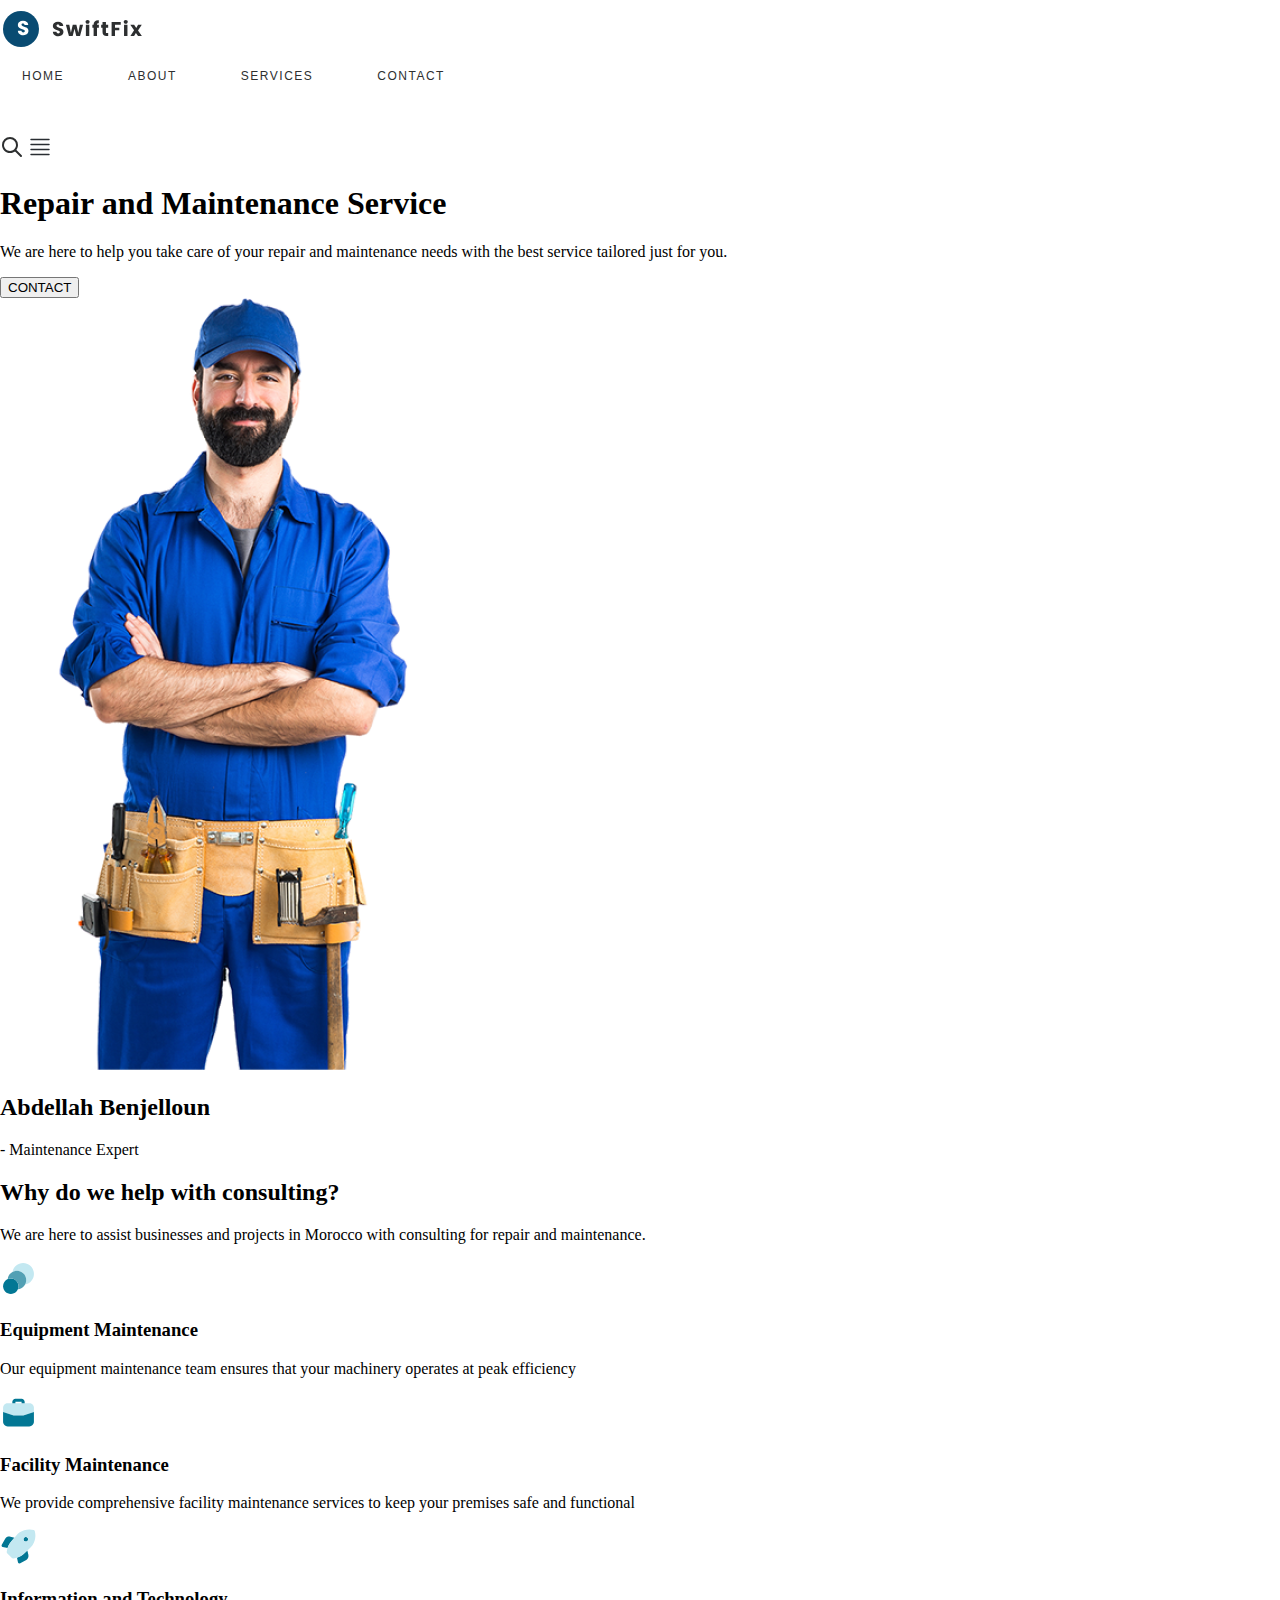
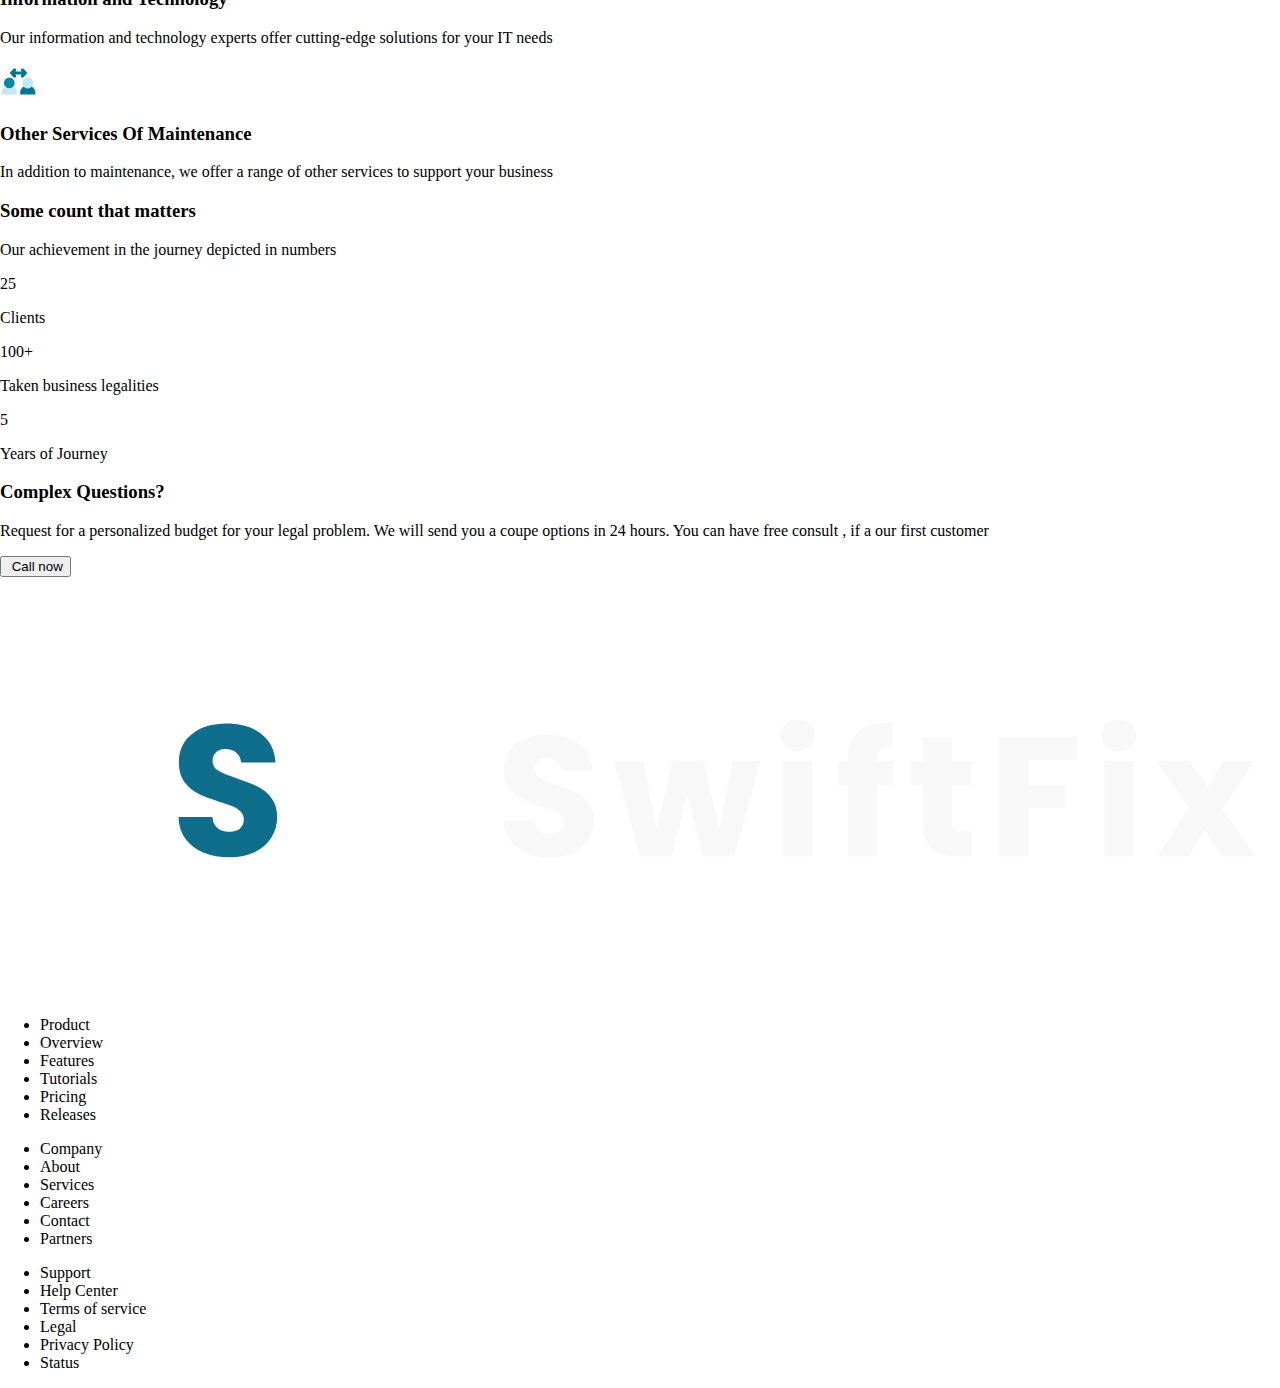
==== index.html @ 2b1a6a9c "Page home finished" ====
<!DOCTYPE html>
<html lang="en">

<head>
    <meta charset="UTF-8">
    <meta name="viewport" content="width=device-width, initial-scale=1.0">
    <title>Document</title>
    <link rel="stylesheet" href="css/style.css">
</head>

<body>
    <!-- header section strats -->
    <header>
        <div class="logo">
            <svg width="144" height="36" viewBox="0 0 144 36" fill="none" xmlns="http://www.w3.org/2000/svg">
                <circle cx="18" cy="18" r="18" fill="#094B72" />
                <path
                    d="M20.32 24.14C19.2933 24.14 18.3733 23.9733 17.56 23.64C16.7467 23.3067 16.0933 22.8133 15.6 22.16C15.12 21.5067 14.8667 20.72 14.84 19.8H18.48C18.5333 20.32 18.7133 20.72 19.02 21C19.3267 21.2667 19.7267 21.4 20.22 21.4C20.7267 21.4 21.1267 21.2867 21.42 21.06C21.7133 20.82 21.86 20.4933 21.86 20.08C21.86 19.7333 21.74 19.4467 21.5 19.22C21.2733 18.9933 20.9867 18.8067 20.64 18.66C20.3067 18.5133 19.8267 18.3467 19.2 18.16C18.2933 17.88 17.5533 17.6 16.98 17.32C16.4067 17.04 15.9133 16.6267 15.5 16.08C15.0867 15.5333 14.88 14.82 14.88 13.94C14.88 12.6333 15.3533 11.6133 16.3 10.88C17.2467 10.1333 18.48 9.76 20 9.76C21.5467 9.76 22.7933 10.1333 23.74 10.88C24.6867 11.6133 25.1933 12.64 25.26 13.96H21.56C21.5333 13.5067 21.3667 13.1533 21.06 12.9C20.7533 12.6333 20.36 12.5 19.88 12.5C19.4667 12.5 19.1333 12.6133 18.88 12.84C18.6267 13.0533 18.5 13.3667 18.5 13.78C18.5 14.2333 18.7133 14.5867 19.14 14.84C19.5667 15.0933 20.2333 15.3667 21.14 15.66C22.0467 15.9667 22.78 16.26 23.34 16.54C23.9133 16.82 24.4067 17.2267 24.82 17.76C25.2333 18.2933 25.44 18.98 25.44 19.82C25.44 20.62 25.2333 21.3467 24.82 22C24.42 22.6533 23.8333 23.1733 23.06 23.56C22.2867 23.9467 21.3733 24.14 20.32 24.14Z"
                    fill="white" />
                <path
                    d="M55.32 25.14C54.2933 25.14 53.3733 24.9733 52.56 24.64C51.7467 24.3067 51.0933 23.8133 50.6 23.16C50.12 22.5067 49.8667 21.72 49.84 20.8H53.48C53.5333 21.32 53.7133 21.72 54.02 22C54.3267 22.2667 54.7267 22.4 55.22 22.4C55.7267 22.4 56.1267 22.2867 56.42 22.06C56.7133 21.82 56.86 21.4933 56.86 21.08C56.86 20.7333 56.74 20.4467 56.5 20.22C56.2733 19.9933 55.9867 19.8067 55.64 19.66C55.3067 19.5133 54.8267 19.3467 54.2 19.16C53.2933 18.88 52.5533 18.6 51.98 18.32C51.4067 18.04 50.9133 17.6267 50.5 17.08C50.0867 16.5333 49.88 15.82 49.88 14.94C49.88 13.6333 50.3533 12.6133 51.3 11.88C52.2467 11.1333 53.48 10.76 55 10.76C56.5467 10.76 57.7933 11.1333 58.74 11.88C59.6867 12.6133 60.1933 13.64 60.26 14.96H56.56C56.5333 14.5067 56.3667 14.1533 56.06 13.9C55.7533 13.6333 55.36 13.5 54.88 13.5C54.4667 13.5 54.1333 13.6133 53.88 13.84C53.6267 14.0533 53.5 14.3667 53.5 14.78C53.5 15.2333 53.7133 15.5867 54.14 15.84C54.5667 16.0933 55.2333 16.3667 56.14 16.66C57.0467 16.9667 57.78 17.26 58.34 17.54C58.9133 17.82 59.4067 18.2267 59.82 18.76C60.2333 19.2933 60.44 19.98 60.44 20.82C60.44 21.62 60.2333 22.3467 59.82 23C59.42 23.6533 58.8333 24.1733 58.06 24.56C57.2867 24.9467 56.3733 25.14 55.32 25.14ZM80.0647 13.84L77.0447 25H73.2647L71.5047 17.76L69.6847 25H65.9247L62.8847 13.84H66.3047L67.8847 21.82L69.7647 13.84H73.3847L75.2847 21.78L76.8447 13.84H80.0647ZM84.5889 12.68C83.9889 12.68 83.4956 12.5067 83.1089 12.16C82.7356 11.8 82.5489 11.36 82.5489 10.84C82.5489 10.3067 82.7356 9.86667 83.1089 9.52C83.4956 9.16 83.9889 8.98 84.5889 8.98C85.1756 8.98 85.6556 9.16 86.0289 9.52C86.4156 9.86667 86.6089 10.3067 86.6089 10.84C86.6089 11.36 86.4156 11.8 86.0289 12.16C85.6556 12.5067 85.1756 12.68 84.5889 12.68ZM86.2889 13.84V25H82.8689V13.84H86.2889ZM95.8673 16.68H94.0273V25H90.6073V16.68H89.3673V13.84H90.6073V13.52C90.6073 12.1467 91.0007 11.1067 91.7873 10.4C92.574 9.68 93.7273 9.32 95.2473 9.32C95.5007 9.32 95.6873 9.32667 95.8073 9.34V12.24C95.154 12.2 94.694 12.2933 94.4273 12.52C94.1607 12.7467 94.0273 13.1533 94.0273 13.74V13.84H95.8673V16.68ZM105.194 22.1V25H103.454C102.214 25 101.248 24.7 100.554 24.1C99.861 23.4867 99.5144 22.4933 99.5144 21.12V16.68H98.1544V13.84H99.5144V11.12H102.934V13.84H105.174V16.68H102.934V21.16C102.934 21.4933 103.014 21.7333 103.174 21.88C103.334 22.0267 103.601 22.1 103.974 22.1H105.194ZM117.739 10.96V13.7H112.019V16.66H116.299V19.32H112.019V25H108.599V10.96H117.739ZM122.757 12.68C122.157 12.68 121.664 12.5067 121.277 12.16C120.904 11.8 120.717 11.36 120.717 10.84C120.717 10.3067 120.904 9.86667 121.277 9.52C121.664 9.16 122.157 8.98 122.757 8.98C123.344 8.98 123.824 9.16 124.197 9.52C124.584 9.86667 124.777 10.3067 124.777 10.84C124.777 11.36 124.584 11.8 124.197 12.16C123.824 12.5067 123.344 12.68 122.757 12.68ZM124.457 13.84V25H121.037V13.84H124.457ZM135.035 25L132.895 21.9L131.095 25H127.395L131.075 19.3L127.295 13.84H131.135L133.275 16.92L135.075 13.84H138.775L135.035 19.46L138.875 25H135.035Z"
                    fill="#2D2F30" />
            </svg>
        </div>
        <ul class="nav__bar">
            <li class="nav-item"><a href="index.html">home</a></li>
            <li class="nav-item"><a href="about.html">about</a></li>
            <li class="nav-item"><a href="service.html">services</a></li>
            <li class="nav-item"><a href="contact.html">contact</a></li>
        </ul>
        <div class="header__icons">
            <svg xmlns="http://www.w3.org/2000/svg" viewBox="0 0 24 24" fill="none" id="search">
                <path
                    d="M21 21L15 15L21 21ZM17 10C17 10.9193 16.8189 11.8295 16.4672 12.6788C16.1154 13.5281 15.5998 14.2997 14.9497 14.9497C14.2997 15.5998 13.5281 16.1154 12.6788 16.4672C11.8295 16.8189 10.9193 17 10 17C9.08075 17 8.1705 16.8189 7.32122 16.4672C6.47194 16.1154 5.70026 15.5998 5.05025 14.9497C4.40024 14.2997 3.88463 13.5281 3.53284 12.6788C3.18106 11.8295 3 10.9193 3 10C3 8.14348 3.7375 6.36301 5.05025 5.05025C6.36301 3.7375 8.14348 3 10 3C11.8565 3 13.637 3.7375 14.9497 5.05025C16.2625 6.36301 17 8.14348 17 10Z"
                    stroke="#2D2F30" stroke-width="2" stroke-linecap="round" stroke-linejoin="round" />
            </svg>
            <svg width="24" height="24" viewBox="0 0 24 24" fill="none" xmlns="http://www.w3.org/2000/svg">
                <g id="vuesax/outline/textalign-justifycenter">
                <g id="textalign-justifycenter">
                <path id="Vector" d="M21 5.25H3C2.59 5.25 2.25 4.91 2.25 4.5C2.25 4.09 2.59 3.75 3 3.75H21C21.41 3.75 21.75 4.09 21.75 4.5C21.75 4.91 21.41 5.25 21 5.25Z" fill="#292D32"/>
                <path id="Vector_2" d="M21 10.25H3C2.59 10.25 2.25 9.91 2.25 9.5C2.25 9.09 2.59 8.75 3 8.75H21C21.41 8.75 21.75 9.09 21.75 9.5C21.75 9.91 21.41 10.25 21 10.25Z" fill="#292D32"/>
                <path id="Vector_3" d="M21 15.25H3C2.59 15.25 2.25 14.91 2.25 14.5C2.25 14.09 2.59 13.75 3 13.75H21C21.41 13.75 21.75 14.09 21.75 14.5C21.75 14.91 21.41 15.25 21 15.25Z" fill="#292D32"/>
                <path id="Vector_4" d="M21 20.25H3C2.59 20.25 2.25 19.91 2.25 19.5C2.25 19.09 2.59 18.75 3 18.75H21C21.41 18.75 21.75 19.09 21.75 19.5C21.75 19.91 21.41 20.25 21 20.25Z" fill="#292D32"/>
                </g>
                </g>
                </svg>
        </div>
       
            
    </header>
    <!-- end header section -->
    <!-- First section starts -->
    <section class="main">
        <div class="container">

            <div class="main__title">
                <div class="title">
                    <h1> Repair and Maintenance Service</h1>
                    <p>We are here to help you take care of your repair and maintenance needs with the best service
                        tailored
                        just for you.</p>

                    <button><span>CONTACT</span></button>
                </div>
                <!-- <p>We are here to help you take care of your repair and maintenance needs with the best service tailored
                        just for you.</p>
    
                    <button><span>CONTACT</span></button> -->

                <!-- <p id="description">Top trusted companies in Morocco</p>
                    <div class="logo__companies">
                        <img src="images/Inetum.png" alt="Inetum Logo">
                        <img src="images/cegedim.png" alt="Cegedim Logo">
                        <img src="images/Capgemini.png" alt="Capgemini Logo" id="cap">
                        <img src="images/Wobz.png" alt="Wobz Logo" id="wobz">
                    </div> -->

            </div>
            <div class="main__image">
                <div class="ellipse1">
                    <div class="ellipse2">
                        <img src="images/agentrepaire.png" alt="agent repaire">
                    </div>
                </div>
                <div class="name">
                    <h2>Abdellah Benjelloun</h2>
                    <p>- Maintenance Expert</p>
                </div>

            </div>
        </div>
    </section>
    <!-- end First section -->
    <!-- Second section starts -->
    <section class="feature__section">
        <div class="side1">
            <div class="title">
                <h2> Why do we help with consulting?</h2>
            </div>
            <p>We are here to assist businesses and projects in Morocco with consulting for repair and maintenance.
            </p>

        </div>
        <div class="side2">
            <div class="feature">
                <svg xmlns="http://www.w3.org/2000/svg" width="37" height="37" viewBox="0 0 37 37" fill="none">
                    <path
                        d="M23.125 3.08331C17.9185 3.0855 13.4564 6.80585 12.5179 11.9271C16.9995 9.47471 22.6205 11.1197 25.0729 15.6012C26.5869 18.3679 26.5869 21.7153 25.0729 24.482C30.9332 23.4085 34.8137 17.7875 33.7402 11.9272C32.8015 6.80275 28.3347 3.08134 23.125 3.08331Z"
                        fill="#C3E8F1" />
                    <path
                        d="M10.7917 33.9167C15.0489 33.9167 18.5 30.4655 18.5 26.2083C18.5 21.9511 15.0489 18.5 10.7917 18.5C6.53447 18.5 3.08333 21.9511 3.08333 26.2083C3.08333 30.4655 6.53447 33.9167 10.7917 33.9167Z"
                        fill="#027794" />
                    <path
                        d="M16.9583 10.7917C12.2048 10.7922 8.22539 14.3955 7.75459 19.1257C11.6639 17.446 16.1947 19.2536 17.8744 23.1629C18.7086 25.1046 18.7086 27.3037 17.8744 29.2454C22.9577 28.74 26.6688 24.2094 26.1633 19.1261C25.6929 14.3951 21.7126 10.7913 16.9583 10.7917Z"
                        fill="#52A0B4" />
                </svg>
                <h3>Equipment Maintenance</h3>
                <p>Our equipment maintenance team ensures that your machinery operates at peak efficiency</p>
            </div>
            <div class="feature">
                <svg xmlns="http://www.w3.org/2000/svg" width="37" height="37" viewBox="0 0 37 37" fill="none">
                    <path
                        d="M29.2917 9.25H7.70833C5.15402 9.25 3.08333 11.3207 3.08333 13.875V18.0697L13.6243 21.5833H23.3757L33.9167 18.0697V13.875C33.9167 11.3207 31.846 9.25 29.2917 9.25Z"
                        fill="#C3E8F1" />
                    <path
                        d="M15.4167 9.25V7.70833H21.5833V9.25H24.6667V7.70833C24.6647 6.00626 23.2854 4.62694 21.5833 4.625H15.4167C13.7146 4.62694 12.3353 6.00626 12.3333 7.70833V9.25H15.4167ZM13.6243 21.5833L3.08333 18.0696V27.75C3.08612 30.3032 5.15516 32.3722 7.70833 32.375H29.2917C31.8448 32.3722 33.9139 30.3032 33.9167 27.75V18.0696L23.3757 21.5833H13.6243Z"
                        fill="#027794" />
                </svg>
                <h3>Facility Maintenance</h3>
                <p>We provide comprehensive facility maintenance services to keep your premises safe and functional
                </p>
            </div>
            <div class="feature">
                <svg xmlns="http://www.w3.org/2000/svg" width="37" height="37" viewBox="0 0 37 37" fill="none">
                    <path
                        d="M27.3439 22.5421L23.6038 25.981C21.6807 27.6575 19.4212 28.9032 16.977 29.6345L17.9693 34.2644C18.02 34.5008 18.1256 34.722 18.2775 34.9101C18.4295 35.0982 18.6235 35.2479 18.844 35.3472C19.0644 35.4464 19.3051 35.4925 19.5467 35.4816C19.7882 35.4707 20.0238 35.4032 20.2344 35.2844L26.255 31.8887C27.1024 31.3738 27.7643 30.6031 28.1453 29.6877C28.5263 28.7723 28.6067 27.7595 28.3748 26.7955L27.3439 22.5421ZM11.2012 13.5295L14.4212 9.70633L10.4055 8.73742C9.42922 8.39699 8.36274 8.42135 7.40303 8.806C6.44332 9.19064 5.65522 9.90959 5.1843 10.83L1.79234 16.8424C1.67349 17.053 1.60585 17.2886 1.5949 17.5302C1.58394 17.7717 1.62996 18.0125 1.72926 18.233C1.82855 18.4535 1.97832 18.6475 2.16647 18.7994C2.35462 18.9513 2.57587 19.0568 2.81234 19.1074L7.5495 20.1229C8.33484 17.7122 9.57437 15.4741 11.2012 13.5295ZM25.7978 13.5917C26.2552 13.5917 26.7023 13.4561 27.0826 13.202C27.4629 12.9479 27.7593 12.5867 27.9343 12.1642C28.1093 11.7416 28.1551 11.2767 28.0659 10.8281C27.9767 10.3795 27.7564 9.96745 27.433 9.64404C27.1096 9.32063 26.6976 9.10039 26.249 9.01116C25.8004 8.92193 25.3354 8.96773 24.9129 9.14276C24.4903 9.31778 24.1292 9.61418 23.8751 9.99447C23.621 10.3748 23.4853 10.8219 23.4853 11.2792C23.4856 11.8925 23.7293 12.4805 24.1629 12.9142C24.5965 13.3478 25.1846 13.5915 25.7978 13.5917Z"
                        fill="#027794" />
                    <path
                        d="M34.8433 3.17891C34.7738 2.91486 34.6354 2.67399 34.4423 2.48091C34.2492 2.28782 34.0083 2.14944 33.7443 2.07987C30.5818 1.25781 27.2514 1.34596 24.1368 2.33417C21.0222 3.32239 18.2501 5.17045 16.1401 7.66543L11.2012 13.5295C8.73389 16.4723 7.1687 20.0648 6.69361 23.8755C6.66314 24.1097 6.68687 24.3478 6.76295 24.5713C6.83904 24.7949 6.96546 24.998 7.13246 25.165L11.9118 29.9443C12.0549 30.0875 12.2248 30.2011 12.4118 30.2786C12.5988 30.3561 12.7993 30.396 13.0017 30.396C13.0462 30.396 13.0906 30.3938 13.1357 30.39C17.005 30.0703 20.6716 28.5259 23.6037 25.981L29.2509 20.7885C31.7547 18.6839 33.6096 15.9117 34.5996 12.7943C35.5896 9.6769 35.6741 6.34247 34.8433 3.17891ZM25.7978 13.5917C25.3404 13.5917 24.8933 13.456 24.513 13.2019C24.1327 12.9478 23.8363 12.5867 23.6613 12.1641C23.4863 11.7416 23.4405 11.2766 23.5297 10.828C23.619 10.3794 23.8392 9.96739 24.1626 9.64398C24.486 9.32058 24.8981 9.10033 25.3466 9.0111C25.7952 8.92188 26.2602 8.96767 26.6827 9.1427C27.1053 9.31773 27.4665 9.61413 27.7206 9.99441C27.9747 10.3747 28.1103 10.8218 28.1103 11.2792C28.1101 11.8924 27.8664 12.4805 27.4327 12.9141C26.9991 13.3477 26.411 13.5914 25.7978 13.5917Z"
                        fill="#C3E8F1" />
                </svg>
                <h3>Information and Technology</h3>
                <p>Our information and technology experts offer cutting-edge solutions for your IT needs</p>
            </div>
            <div class="feature">
                <svg xmlns="http://www.w3.org/2000/svg" width="37" height="37" viewBox="0 0 37 37" fill="none">
                    <path
                        d="M9.24999 25.4375C8.1828 25.4375 7.13957 25.1211 6.25223 24.5282C5.36489 23.9353 4.67329 23.0925 4.26489 22.1066C3.85649 21.1206 3.74964 20.0357 3.95784 18.989C4.16604 17.9423 4.67994 16.9809 5.43456 16.2262C6.18918 15.4716 7.15063 14.9577 8.19732 14.7495C9.24401 14.5413 10.3289 14.6482 11.3149 15.0566C12.3008 15.465 13.1436 16.1566 13.7365 17.0439C14.3294 17.9313 14.6458 18.9745 14.6458 20.0417C14.6441 21.4722 14.0751 22.8437 13.0635 23.8552C12.052 24.8667 10.6805 25.4358 9.24999 25.4375Z"
                        fill="#0388A9" />
                    <path
                        d="M13.3204 23.544C12.8209 24.1371 12.1977 24.6139 11.4946 24.941C10.7915 25.268 10.0255 25.4375 9.25 25.4375C8.47456 25.4375 7.70848 25.268 7.00538 24.941C6.30228 24.6139 5.67915 24.1371 5.1796 23.544C4.06959 24.2322 3.15314 25.1918 2.51665 26.3322C1.88017 27.4727 1.54463 28.7565 1.54167 30.0625C1.54167 30.4714 1.7041 30.8635 1.99322 31.1526C2.28233 31.4418 2.67446 31.6042 3.08334 31.6042H15.4167C15.8255 31.6042 16.2177 31.4418 16.5068 31.1526C16.7959 30.8635 16.9583 30.4714 16.9583 30.0625C16.9554 28.7565 16.6198 27.4727 15.9834 26.3322C15.3469 25.1918 14.4304 24.2322 13.3204 23.544ZM27.75 25.4375C26.6828 25.4375 25.6396 25.1211 24.7522 24.5282C23.8649 23.9352 23.1733 23.0925 22.7649 22.1066C22.3565 21.1206 22.2497 20.0357 22.4578 18.989C22.666 17.9423 23.18 16.9809 23.9346 16.2262C24.6892 15.4716 25.6506 14.9577 26.6973 14.7495C27.744 14.5413 28.8289 14.6482 29.8149 15.0566C30.8009 15.465 31.6436 16.1566 32.2365 17.0439C32.8294 17.9313 33.1458 18.9745 33.1458 20.0417C33.1441 21.4722 32.5751 22.8437 31.5635 23.8552C30.552 24.8667 29.1805 25.4358 27.75 25.4375Z"
                        fill="#C3E8F1" />
                    <path
                        d="M31.8204 23.544C31.3209 24.1371 30.6977 24.6139 29.9946 24.9409C29.2915 25.268 28.5255 25.4375 27.75 25.4375C26.9746 25.4375 26.2085 25.268 25.5054 24.9409C24.8023 24.6139 24.1792 24.1371 23.6796 23.544C22.5696 24.2322 21.6531 25.1918 21.0167 26.3322C20.3802 27.4727 20.0446 28.7565 20.0417 30.0625C20.0417 30.4714 20.2041 30.8635 20.4932 31.1526C20.7823 31.4417 21.1745 31.6042 21.5833 31.6042H33.9167C34.3255 31.6042 34.7177 31.4417 35.0068 31.1526C35.2959 30.8635 35.4583 30.4714 35.4583 30.0625C35.4554 28.7565 35.1198 27.4727 34.4834 26.3322C33.8469 25.1918 32.9304 24.2322 31.8204 23.544Z"
                        fill="#027794" />
                    <path
                        d="M26.5275 8.93088L23.4441 5.84754C23.1542 5.56278 22.7635 5.40405 22.3571 5.40589C21.9507 5.40773 21.5614 5.56999 21.274 5.85737C20.9867 6.14475 20.8244 6.53398 20.8226 6.94039C20.8207 7.3468 20.9794 7.73749 21.2642 8.02746L21.7159 8.47917H15.2842L15.7359 8.02746C16.022 7.73775 16.1818 7.34662 16.1805 6.93948C16.1792 6.53233 16.0169 6.14223 15.729 5.85433C15.4411 5.56644 15.051 5.40414 14.6438 5.40287C14.2367 5.4016 13.8456 5.56145 13.5559 5.84754L10.4725 8.93088C10.3294 9.07399 10.2158 9.24391 10.1383 9.43094C10.0608 9.61797 10.0209 9.81843 10.0209 10.0209C10.0209 10.2233 10.0608 10.4238 10.1383 10.6108C10.2158 10.7978 10.3294 10.9678 10.4725 11.1109L13.5559 14.1942C13.8456 14.4803 14.2367 14.6401 14.6439 14.6388C15.051 14.6376 15.4411 14.4752 15.729 14.1873C16.0169 13.8994 16.1792 13.5093 16.1805 13.1022C16.1817 12.695 16.0219 12.3039 15.7358 12.0142L15.2841 11.5625H21.7157L21.264 12.0142C20.9749 12.3033 20.8126 12.6954 20.8126 13.1042C20.8126 13.5131 20.975 13.9051 21.2641 14.1942C21.5532 14.4833 21.9453 14.6457 22.3541 14.6457C22.763 14.6456 23.1551 14.4832 23.4441 14.1941L26.5275 11.1108C26.6706 10.9677 26.7842 10.7978 26.8617 10.6107C26.9392 10.4237 26.9791 10.2233 26.9791 10.0208C26.9791 9.8184 26.9392 9.61794 26.8617 9.43092C26.7842 9.24391 26.6706 9.07399 26.5275 8.93088Z"
                        fill="#027794" />
                </svg>
                <h3>Other Services Of Maintenance</h3>
                <p>In addition to maintenance, we offer a range of other services to support your business</p>
            </div>

        </div>

    </section>
    <!-- end Second section -->

    <!-- Third section starts -->
    <section class="achievement__section">
        <div class="achievement__title">
            <h3>Some count that matters</h3>
            <p>Our achievement in the journey depicted in numbers</p>
        </div>
        <div class="stats stats__container">
            <div class="stats">
                <span>25</span>
                <p>Clients</p>
            </div>
            <div class="stats">

                <span>100+</span>
                <p>Taken business legalities</p>

            </div>
            <div class="stats">
                <span>5</span>
                <p>Years of Journey</p>
            </div>
        </div>
    </section>
    <!-- end Third section -->

    <!-- section five starts -->
    <section class="cta__section">
        <h3>Complex Questions?</h3>
        <p>Request for a personalized budget for your legal problem. We will send you a coupe options in 24 hours. You
            can have free consult , if a our first customer</p>
        <button>
            <img src="images/Call.svg" alt="">
            <span>Call now</span>
        </button>
    </section>
    <!-- end section five  -->

    <footer>
        <div class="footer__logo">
            <svg viewBox="0 0 165 54" fill="none" xmlns="http://www.w3.org/2000/svg">
                <circle cx="27" cy="27" r="27" fill="white" />
                <path
                    d="M29.584 36.1391C28.352 36.1391 27.248 35.9391 26.272 35.5391C25.296 35.1391 24.512 34.5471 23.92 33.7631C23.344 32.9791 23.04 32.0351 23.008 30.9311H27.376C27.44 31.5551 27.656 32.0351 28.024 32.3711C28.392 32.6911 28.872 32.8511 29.464 32.8511C30.072 32.8511 30.552 32.7151 30.904 32.4431C31.256 32.1551 31.432 31.7631 31.432 31.2671C31.432 30.8511 31.288 30.5071 31 30.2351C30.728 29.9631 30.384 29.7391 29.968 29.5631C29.568 29.3871 28.992 29.1871 28.24 28.9631C27.152 28.6271 26.264 28.2911 25.576 27.9551C24.888 27.6191 24.296 27.1231 23.8 26.4671C23.304 25.8111 23.056 24.9551 23.056 23.8991C23.056 22.3311 23.624 21.1071 24.76 20.2271C25.896 19.3311 27.376 18.8831 29.2 18.8831C31.056 18.8831 32.552 19.3311 33.688 20.2271C34.824 21.1071 35.432 22.3391 35.512 23.9231H31.072C31.04 23.3791 30.84 22.9551 30.472 22.6511C30.104 22.3311 29.632 22.1711 29.056 22.1711C28.56 22.1711 28.16 22.3071 27.856 22.5791C27.552 22.8351 27.4 23.2111 27.4 23.7071C27.4 24.2511 27.656 24.6751 28.168 24.9791C28.68 25.2831 29.48 25.6111 30.568 25.9631C31.656 26.3311 32.536 26.6831 33.208 27.0191C33.896 27.3551 34.488 27.8431 34.984 28.4831C35.48 29.1231 35.728 29.9471 35.728 30.9551C35.728 31.9151 35.48 32.7871 34.984 33.5711C34.504 34.3551 33.8 34.9791 32.872 35.4431C31.944 35.9071 30.848 36.1391 29.584 36.1391Z"
                    fill="#0F6E8C" />
                <path
                    d="M70.952 36.154C69.8227 36.154 68.8107 35.9707 67.916 35.604C67.0213 35.2373 66.3027 34.6947 65.76 33.976C65.232 33.2573 64.9533 32.392 64.924 31.38H68.928C68.9867 31.952 69.1847 32.392 69.522 32.7C69.8593 32.9933 70.2993 33.14 70.842 33.14C71.3993 33.14 71.8393 33.0153 72.162 32.766C72.4847 32.502 72.646 32.1427 72.646 31.688C72.646 31.3067 72.514 30.9913 72.25 30.742C72.0007 30.4927 71.6853 30.2873 71.304 30.126C70.9373 29.9647 70.4093 29.7813 69.72 29.576C68.7227 29.268 67.9087 28.96 67.278 28.652C66.6473 28.344 66.1047 27.8893 65.65 27.288C65.1953 26.6867 64.968 25.902 64.968 24.934C64.968 23.4967 65.4887 22.3747 66.53 21.568C67.5713 20.7467 68.928 20.336 70.6 20.336C72.3013 20.336 73.6727 20.7467 74.714 21.568C75.7553 22.3747 76.3127 23.504 76.386 24.956H72.316C72.2867 24.4573 72.1033 24.0687 71.766 23.79C71.4287 23.4967 70.996 23.35 70.468 23.35C70.0133 23.35 69.6467 23.4747 69.368 23.724C69.0893 23.9587 68.95 24.3033 68.95 24.758C68.95 25.2567 69.1847 25.6453 69.654 25.924C70.1233 26.2027 70.8567 26.5033 71.854 26.826C72.8513 27.1633 73.658 27.486 74.274 27.794C74.9047 28.102 75.4473 28.5493 75.902 29.136C76.3567 29.7227 76.584 30.478 76.584 31.402C76.584 32.282 76.3567 33.0813 75.902 33.8C75.462 34.5187 74.8167 35.0907 73.966 35.516C73.1153 35.9413 72.1107 36.154 70.952 36.154ZM98.0212 23.724L94.6992 36H90.5412L88.6052 28.036L86.6032 36H82.4672L79.1232 23.724H82.8852L84.6232 32.502L86.6912 23.724H90.6732L92.7632 32.458L94.4792 23.724H98.0212ZM102.848 22.448C102.188 22.448 101.645 22.2573 101.22 21.876C100.809 21.48 100.604 20.996 100.604 20.424C100.604 19.8373 100.809 19.3533 101.22 18.972C101.645 18.576 102.188 18.378 102.848 18.378C103.493 18.378 104.021 18.576 104.432 18.972C104.857 19.3533 105.07 19.8373 105.07 20.424C105.07 20.996 104.857 21.48 104.432 21.876C104.021 22.2573 103.493 22.448 102.848 22.448ZM104.718 23.724V36H100.956V23.724H104.718ZM115.104 26.848H113.08V36H109.318V26.848H107.954V23.724H109.318V23.372C109.318 21.8613 109.751 20.7173 110.616 19.94C111.481 19.148 112.75 18.752 114.422 18.752C114.701 18.752 114.906 18.7593 115.038 18.774V21.964C114.319 21.92 113.813 22.0227 113.52 22.272C113.227 22.5213 113.08 22.9687 113.08 23.614V23.724H115.104V26.848ZM125.214 32.81V36H123.3C121.936 36 120.872 35.67 120.11 35.01C119.347 34.3353 118.966 33.2427 118.966 31.732V26.848H117.47V23.724H118.966V20.732H122.728V23.724H125.192V26.848H122.728V31.776C122.728 32.1427 122.816 32.4067 122.992 32.568C123.168 32.7293 123.461 32.81 123.872 32.81H125.214ZM138.863 20.556V23.57H132.571V26.826H137.279V29.752H132.571V36H128.809V20.556H138.863ZM144.233 22.448C143.573 22.448 143.03 22.2573 142.605 21.876C142.194 21.48 141.989 20.996 141.989 20.424C141.989 19.8373 142.194 19.3533 142.605 18.972C143.03 18.576 143.573 18.378 144.233 18.378C144.878 18.378 145.406 18.576 145.817 18.972C146.242 19.3533 146.455 19.8373 146.455 20.424C146.455 20.996 146.242 21.48 145.817 21.876C145.406 22.2573 144.878 22.448 144.233 22.448ZM146.103 23.724V36H142.341V23.724H146.103ZM157.589 36L155.235 32.59L153.255 36H149.185L153.233 29.73L149.075 23.724H153.299L155.653 27.112L157.633 23.724H161.703L157.589 29.906L161.813 36H157.589Z"
                    fill="#F9F8F9" />
            </svg>
        </div>
        <div class="footer__nav">
            <ul class="col1">
                <li class="heading">Product</li>
                <li class="footer-item">Overview</li>
                <li class="footer-item">Features</li>
                <li class="footer-item">Tutorials</li>
                <li class="footer-item">Pricing</li>
                <li class="footer-item">Releases</li>
            </ul>
            <ul class="col2">
                <li class="heading">Company</li>
                <li class="footer-item">About</li>
                <li class="footer-item">Services</li>
                <li class="footer-item">Careers</li>
                <li class="footer-item">Contact</li>
                <li class="footer-item">Partners</li>
            </ul>
            <ul class="col3">
                <li class="heading">Support</li>
                <li class="footer-item">Help Center</li>
                <li class="footer-item">Terms of service</li>
                <li class="footer-item">Legal</li>
                <li class="footer-item">Privacy Policy</li>
                <li class="footer-item">Status</li>
            </ul>
        </div>
    </footer>
</body>

</html>
---- css/style.css ----
:root {

    --base-font-size: 1rem;
    /* ---base-h1:5.625rem; */
    --primary-color: #094B72;
}

body {
    margin: 0;
    padding: 0;
}

/* ------- header ------- */

.logo {
    display: flex;
    padding: 0;
    /* margin: 10px 0; */
    margin: 0.625rem 0 0;
}

.logo svg {
    /* width: 150px; */
    width: 9.375rem;
    /* height: 36px; */
    height: 2.25rem;
    /* margin-top: 17px; */
    margin-top: 1.063px;
    flex-shrink: 0;
    fill: #094B72;
}

.nav__bar {
    display: flex;
    padding: 0;
    /* gap: 30px; */
    gap: 1.875rem;
    /* margin: 1.375rem 0 0; */
}

header ul li {
    float: right;
    display: inline-flex;
    /* padding: 12px; */
    padding: 0.75rem;
    justify-content: center;
    align-items: center;
    /* gap: 56px; */
    gap: 3.5rem;
}

header ul li a {
    display: block;
    text-align: center;
    text-decoration: none;
    color: #2D2F30;
    font-family: 'Poppins', sans-serif;
    /* font-size: 12px; */
    font-size: 0.75rem;
    font-style: normal;
    font-weight: 400;
    /* line-height: 23px; */
    line-height: 1.438rem;
    letter-spacing: 1.5px;
    /* margin: -10px 0px 0px 10px; */
    margin: -0.625rem 0 0 0.625rem;
    text-transform: uppercase;
}

#search {
    /* width: 24px; */
    width: 1.5rem;
    /* height: 24px; */
    height: 1.5rem;
    /* margin-top: 33px; */
    margin-top: 1.188rem;
}

/* ---------------------------------------- */
/* ---------------- Section main ------------------ */


/* ---------------------------------------- */


@media screen and (min-width: 1024px) and (max-width: 1279px) {}

@media screen and (min-width: 1280px) {}

@media screen and (min-width: 699px) and (max-width: 767px) {}

@media screen and (max-width: 700px) {}

@media screen and (max-width: 767px) {

    header {
        margin-top: 10px;
        width: 43.75rem;
        display: flex;
        justify-content: space-around;
        column-gap: 290px;
    }

    .nav__bar {
        display: none;
    }

    .title,
    .feature__section {
        display: flex;
        justify-content: space-around;
        flex-wrap: wrap;
        margin: 0 20%;
        width: 27.091rem;
    }

    .main,
    .feature__section {
        width: 100%;
        margin: 0;
    }


    .main__title h1 {
        font-size: 4.875rem;
        margin-bottom: 1rem;
        color: var(--primary-color);
    }

    .main__title p {
        font-size: 1.5rem;
        color: var(--neutral-grey-6, #4F4F4F);
        font-family: 'Plus Jakarta Sans', sans-serif;
        font-style: normal;
        font-weight: 500;
        line-height: 158%;
        letter-spacing: 0.5px;
    }

    .main__title button {
        width: 11.688rem;
        height: 4.375rem;
        flex-shrink: 0;
        border-radius: 8px;
        border: 0px;
        background: var(--primary-color);
        padding: 0;
        margin-top: 23px;
        margin: 0 15%;

    }

    .main__title button span {
        width: 50px;
        height: 22px;
        margin: 29px 36px 29px 36px;
        color: #F9F8F9;
        font-family: 'Plus Jakarta Sans', sans-serif;
        font-size: 16px;
        font-style: normal;
        font-weight: 700;
        line-height: 140.5%;
        letter-spacing: 1.28px;
    }

    .main__image {
        margin-top: 30px;
    }

    .ellipse1 {
        width: 700px;
        height: 750px;
        background: rgba(110, 168, 255, 0.10);
        border-radius: 50%;
        display: flex;
        justify-content: center;
        align-items: center;
        padding: 0 0 0px 0px;
    }

    .ellipse2 {
        width: 399px;
        height: 400px;
        background: #6ea8ff2b;
        border-radius: 50%;
        display: flex;
        justify-content: center;
        align-items: center;
        padding: 0.49px 110px 171px 68.2px;
        margin-top: -171px;
    }

    .ellipse2 img {
        width: 438px;
        height: 671.811px;
        flex-shrink: 0;
        margin: 411px 40px 0 105px;
    }

    .name {
        display: flex;
        flex-wrap: wrap;
        justify-content: center;
        width: 382px;
        height: 114px;
        flex-shrink: 0;
        border-radius: 10px;
        background: #FFFFFF;
        margin: 0px 100px 100px 151px;
        box-shadow: rgba(100, 100, 111, 0.2) 0px 7px 29px 0px;
    }

    .name h2 {
        width: 231px;
        height: 36px;
        color: #33475B;
        text-align: center;
        font-family: 'Plus Jakarta Sans', sans-serif;
        font-size: 24px;
        font-style: normal;
        font-weight: 700;
        line-height: 36px;
        margin-bottom: 0;
    }

    .name p {
        width: 161px;
        height: 36px;
        color: #727272;
        text-align: center;
        font-family: 'Plus Jakarta Sans', sans-serif;
        font-size: 16px;
        font-style: normal;
        font-weight: 500;
        line-height: 36px;
        margin: 0 0 10px;
    }

    /* ///////////// Section 2 ///////////////// */

    .feature__section {
        background: rgb(242, 247, 255);
        margin-top: -83px;
        height: 1626px;
    }
 
    .main__title,
    .feature__section,
    .achievement__section,
    .cta__section,
    footer {
        display: block;
        width: 43.75rem;
        /* width: auto; */
    }

    .side1 {
        height: 291px;
        display: flex;
        flex-wrap: wrap;
    }

    .side1 h2,
    .cta__section h3 {
        font-family: "Playfair Display";
        font-size: 59px;
        font-weight: 700;
        line-height: 64px;
        letter-spacing: 0.323077px;
        text-align: left;
        margin-bottom: 0;
    }

    .side1 p {
        color: #6a6a6a;
        font-feature-settings: "clig" 0, "liga" 0;
        font-family: 'Poppins', sans-serif;
        font-size: 20px;
        font-style: normal;
        font-weight: 400;
        line-height: 36px;
        letter-spacing: 0.5px;
        padding: 0 147px;
    }

    .side2 {
        display: flex;
        flex-wrap: wrap;
        width: 500px;
        justify-content: flex-end;
        row-gap: 40px;
        margin-top: 78px;
    }

    .feature h3 {
        color: #363940;
        font-family: 'Playfair Display';
        font-size: 22px;
        font-style: normal;
        font-weight: 550;
        line-height: 22px;
        letter-spacing: 0.5px;
    }

    .feature p {
        color: #727272;
        font-feature-settings: 'clig' off, 'liga' off;
        font-family: 'Plus Jakarta Sans', sans-serif;
        /* font-size: 14px; */
        font-style: normal;
        font-weight: 400;
        line-height: 24px;
        letter-spacing: 0.3px;
        margin-top: 0;
    }

    .feature {
        display: flex;
        width: 224px;
        height: 224px;
        padding: 24px;
        flex-direction: column;
        align-items: flex-start;
        border-radius: 8px;
        background: rgb(252, 252, 252);
        box-shadow: rgba(0, 0, 0, 0.06) 0px 18px 58px 16px;
    }

    /* ///////////// Section 3 ///////////////// */

    .achievement__section {
        /* height: 376px; */
        flex-shrink: 0;
        background: url(../images/Patterns.svg) rgb(9, 75, 114);
        margin-top: 0;
        color: #FFF;
    }

    .achievement__title {
        display: flex;
        flex-wrap: wrap;
        justify-content: center;
    }

    .achievement__title h3 {
        margin: 30px 0 0;
        text-align: center;
        font-feature-settings: "salt", "liga" 0;
        font-family: "Playfair Display";
        font-size: 48px;
        font-style: normal;
        font-weight: 900;
        line-height: 64px;
        letter-spacing: 0.24px;

    }

    .achievement__title p {
        font-feature-settings: "salt", "liga" 0;
        font-family: 'Poppins', sans-serif;
        font-size: 18px;
        font-style: normal;
        font-weight: 400;
        line-height: 32px;
        letter-spacing: 0.5px;
        margin-bottom: 50px;
    }

    .stats__container {
        row-gap: 30px;
    }

    .stats {
        display: flex;
        flex-direction: column;
        align-items: center;

    }

    .stats span {
        color: #FFF;
        text-align: center;
        font-feature-settings: "salt", "liga" 0;
        font-family: 'Poppins', sans-serif;
        font-size: 48px;
        font-style: normal;
        font-weight: 800;
        line-height: 64px;
    }

    .stats p {
        color: #FFF;
        text-align: center;
        font-feature-settings: "salt", "liga" 0;
        font-family: 'Poppins', sans-serif;
        font-size: 18px;
        font-style: normal;
        font-weight: 400;
        line-height: 32px;
        letter-spacing: 0.054px;
    }

    /* ///////////// Section 5 ///////////////// */

    .cta__section {
        display: flex;
        flex-direction: column;
        align-items: center;
        height: 450px;
    }

    .cta__section p {
        color: #4F4F4F;
        font-family: 'Poppins', sans-serif;
        font-size: 24px;
        font-style: normal;
        font-weight: 400;
        line-height: 36px;
        letter-spacing: 0.5px;
        width: 500px;
        flex-shrink: 0;
        align-items: flex-start;
    }

    .cta__section button {
        width: 11.688rem;
        height: 4.375rem;
        flex-shrink: 0;
        border-radius: 8px;
        border: 0px;
        background: var(--primary-color);
        padding: 0;
        margin-top: 23px;
        margin: 0 15%;
    }

    .cta__section button span {
        color: #FFF;
        font-size: 17px;
    }


    footer {
        flex-shrink: 0;
        background: #094B72;
        height: 350px;

    }

    .footer__logo svg {
        width: 139px;
        height: 61px;
        margin: 30px 0px 0px 30px;
    }

    .footer__nav {
        display: flex;
        align-items: center;
        justify-content: space-around;
    }

    .footer__nav ul {
        list-style-type: none;
    }

    .footer__nav ul li {
        color: #eeeff4b8;
        font-feature-settings: 'salt' on, 'liga' off;
        font-family: 'Inter', sans-serif;
        font-size: 16px;
        font-style: normal;
        font-weight: 400;
        line-height: 26px;
        padding: 0;
    }

    .footer__nav .heading {
        color: #F4F5F7;
        padding: 0 0 20px 0;
        font-size: 20px;
        font-style: normal;
        font-weight: 500;
        line-height: 30px;
    }
}
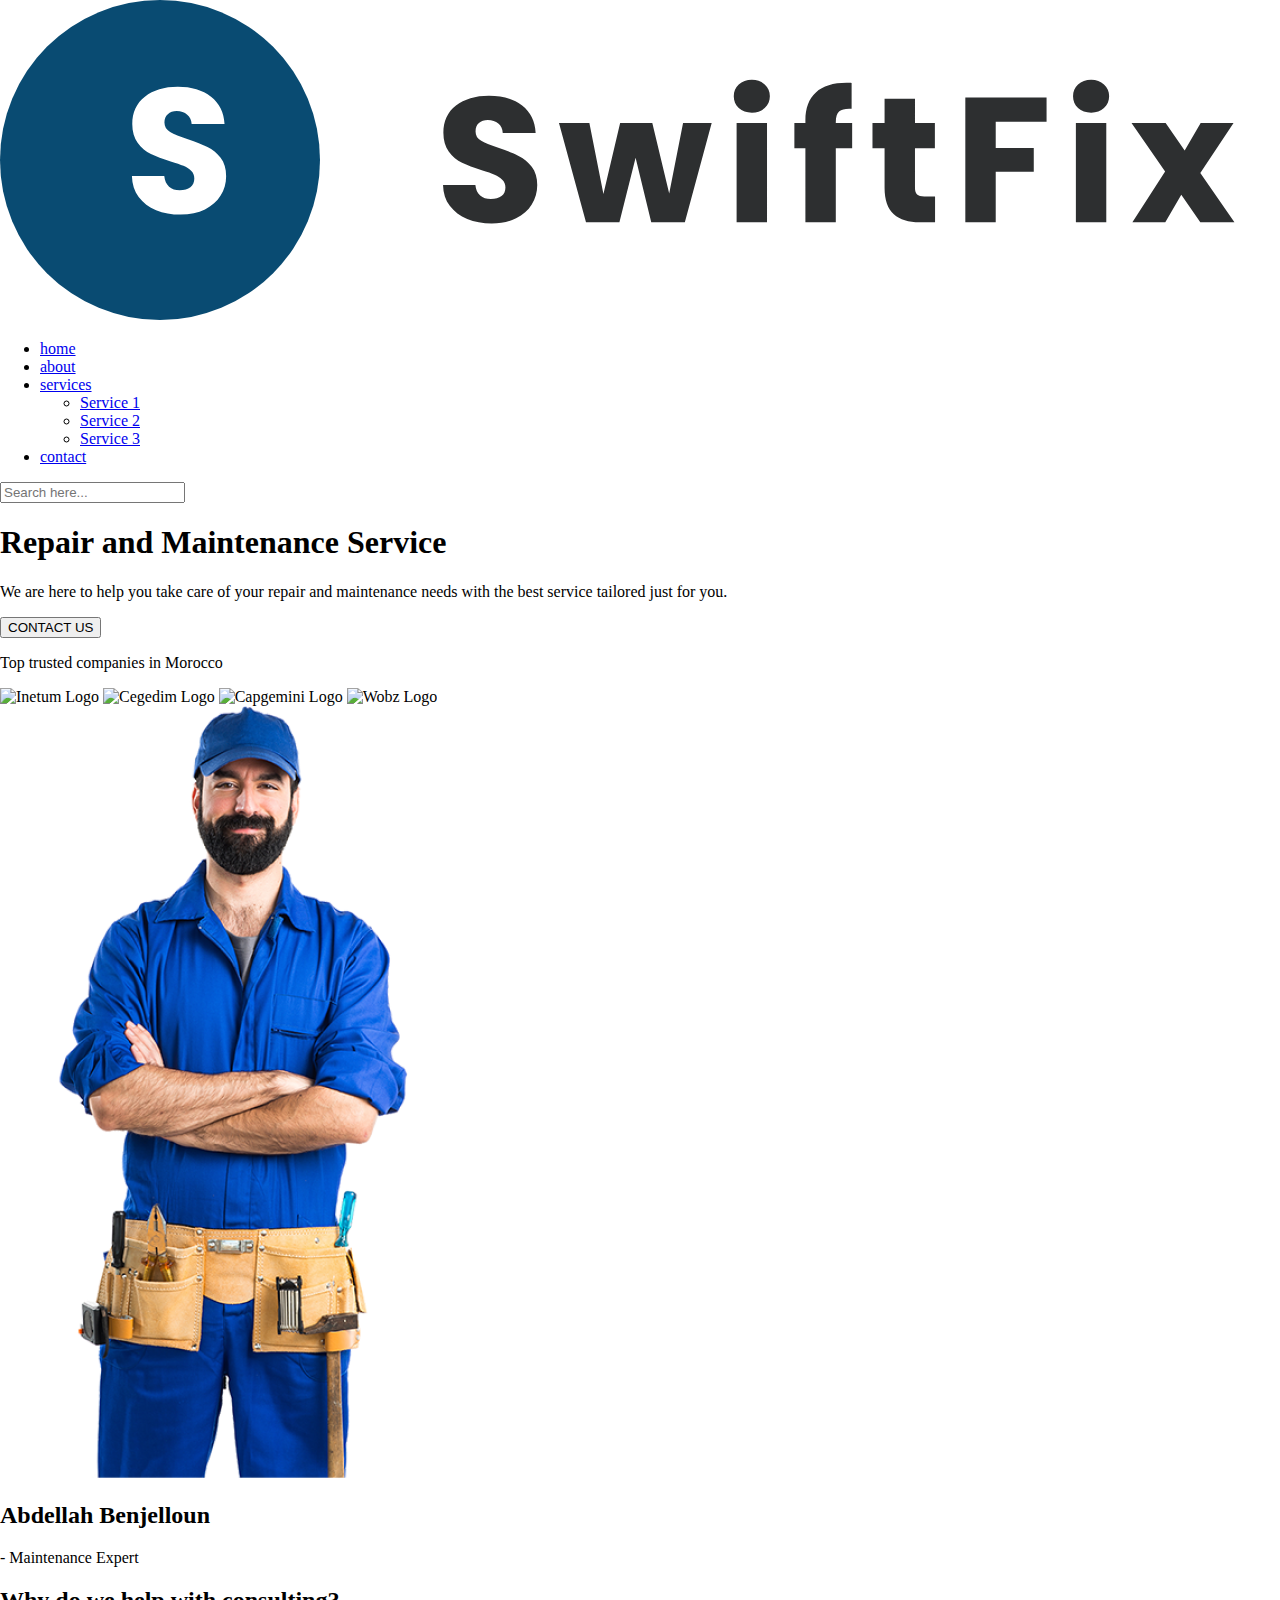
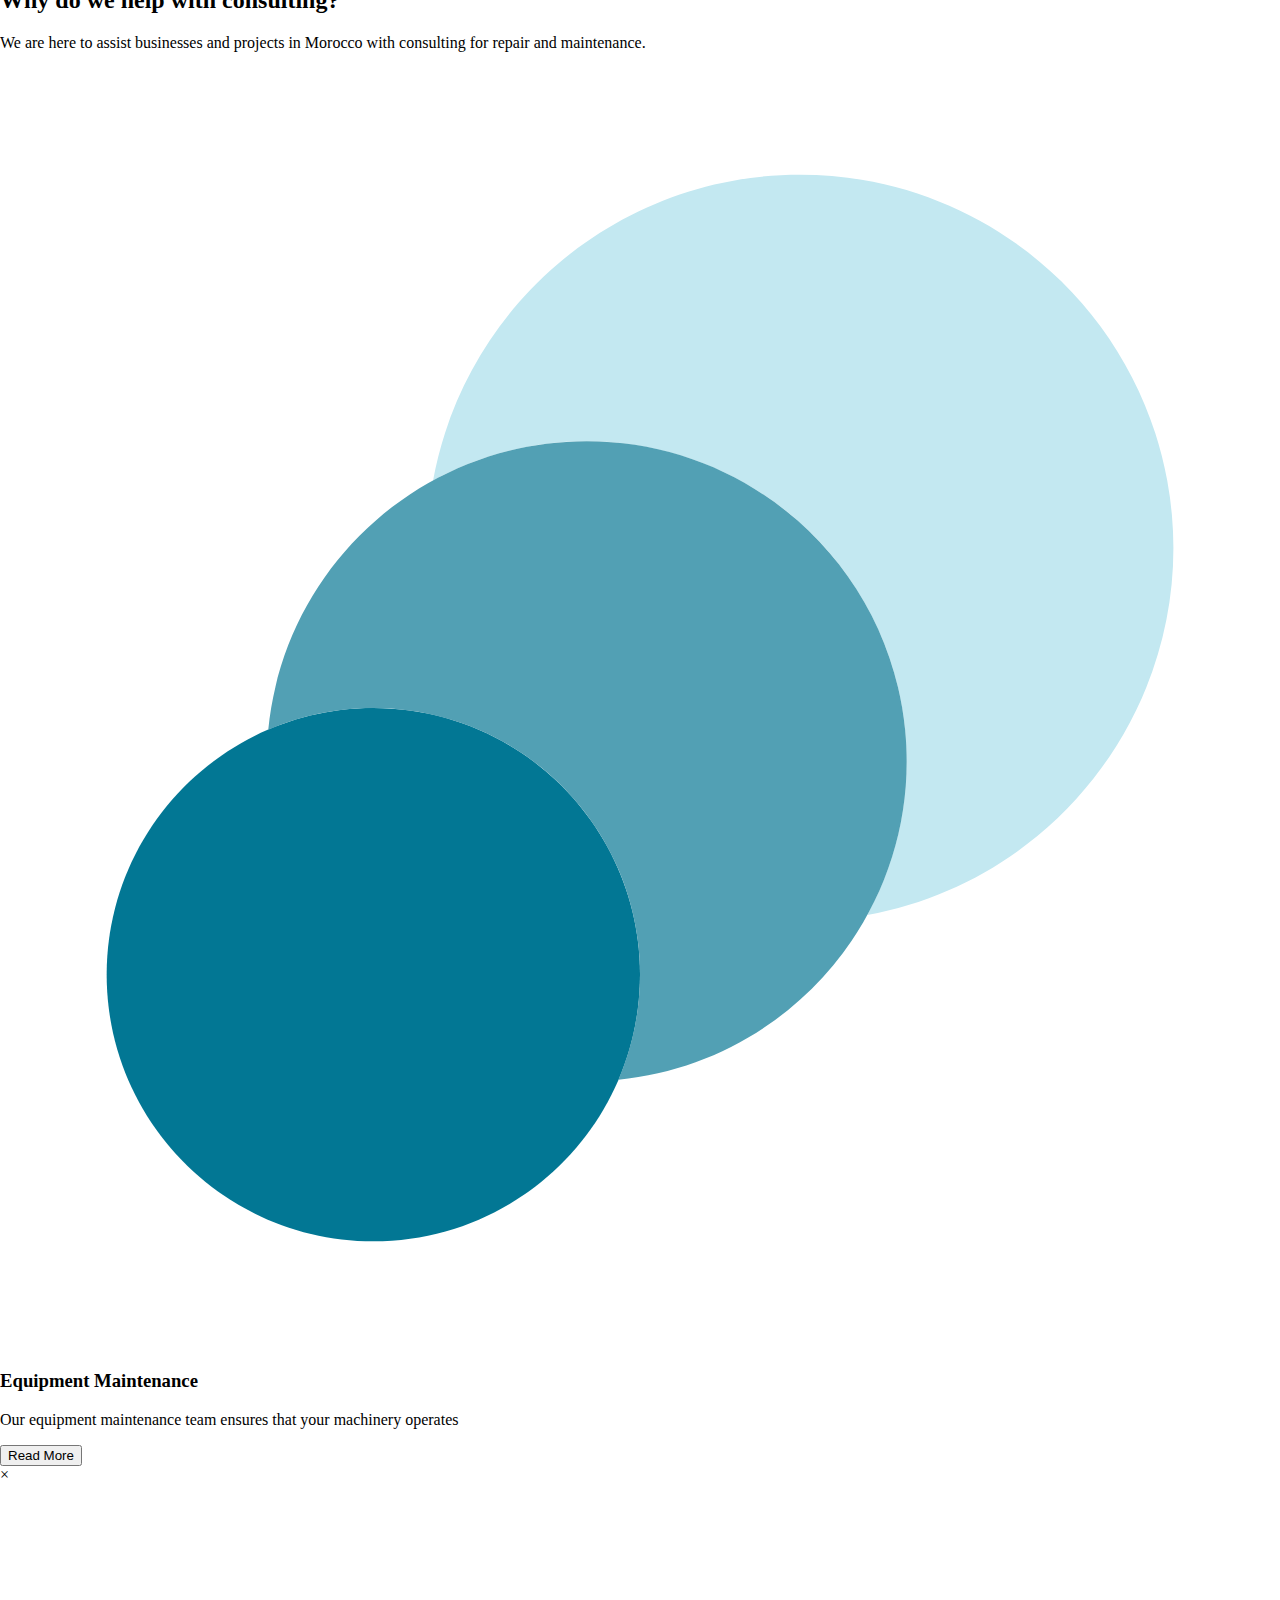
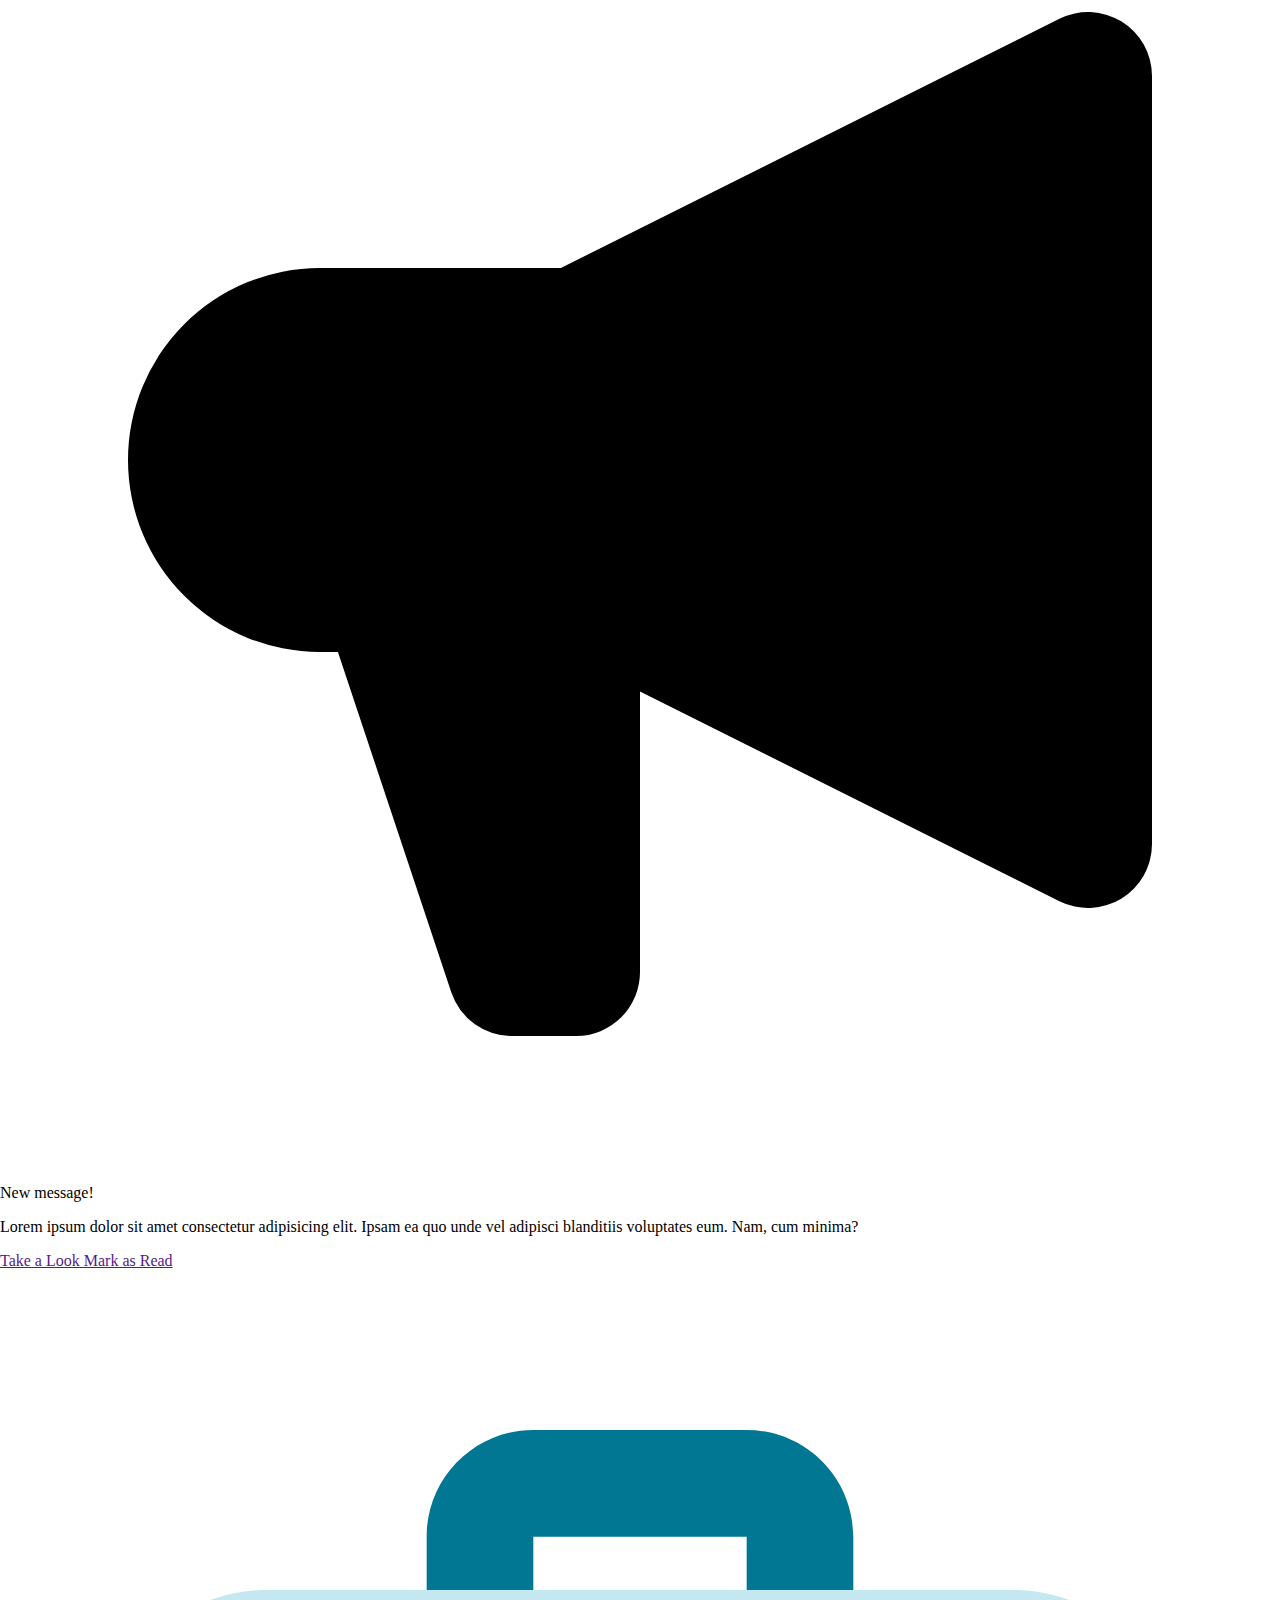
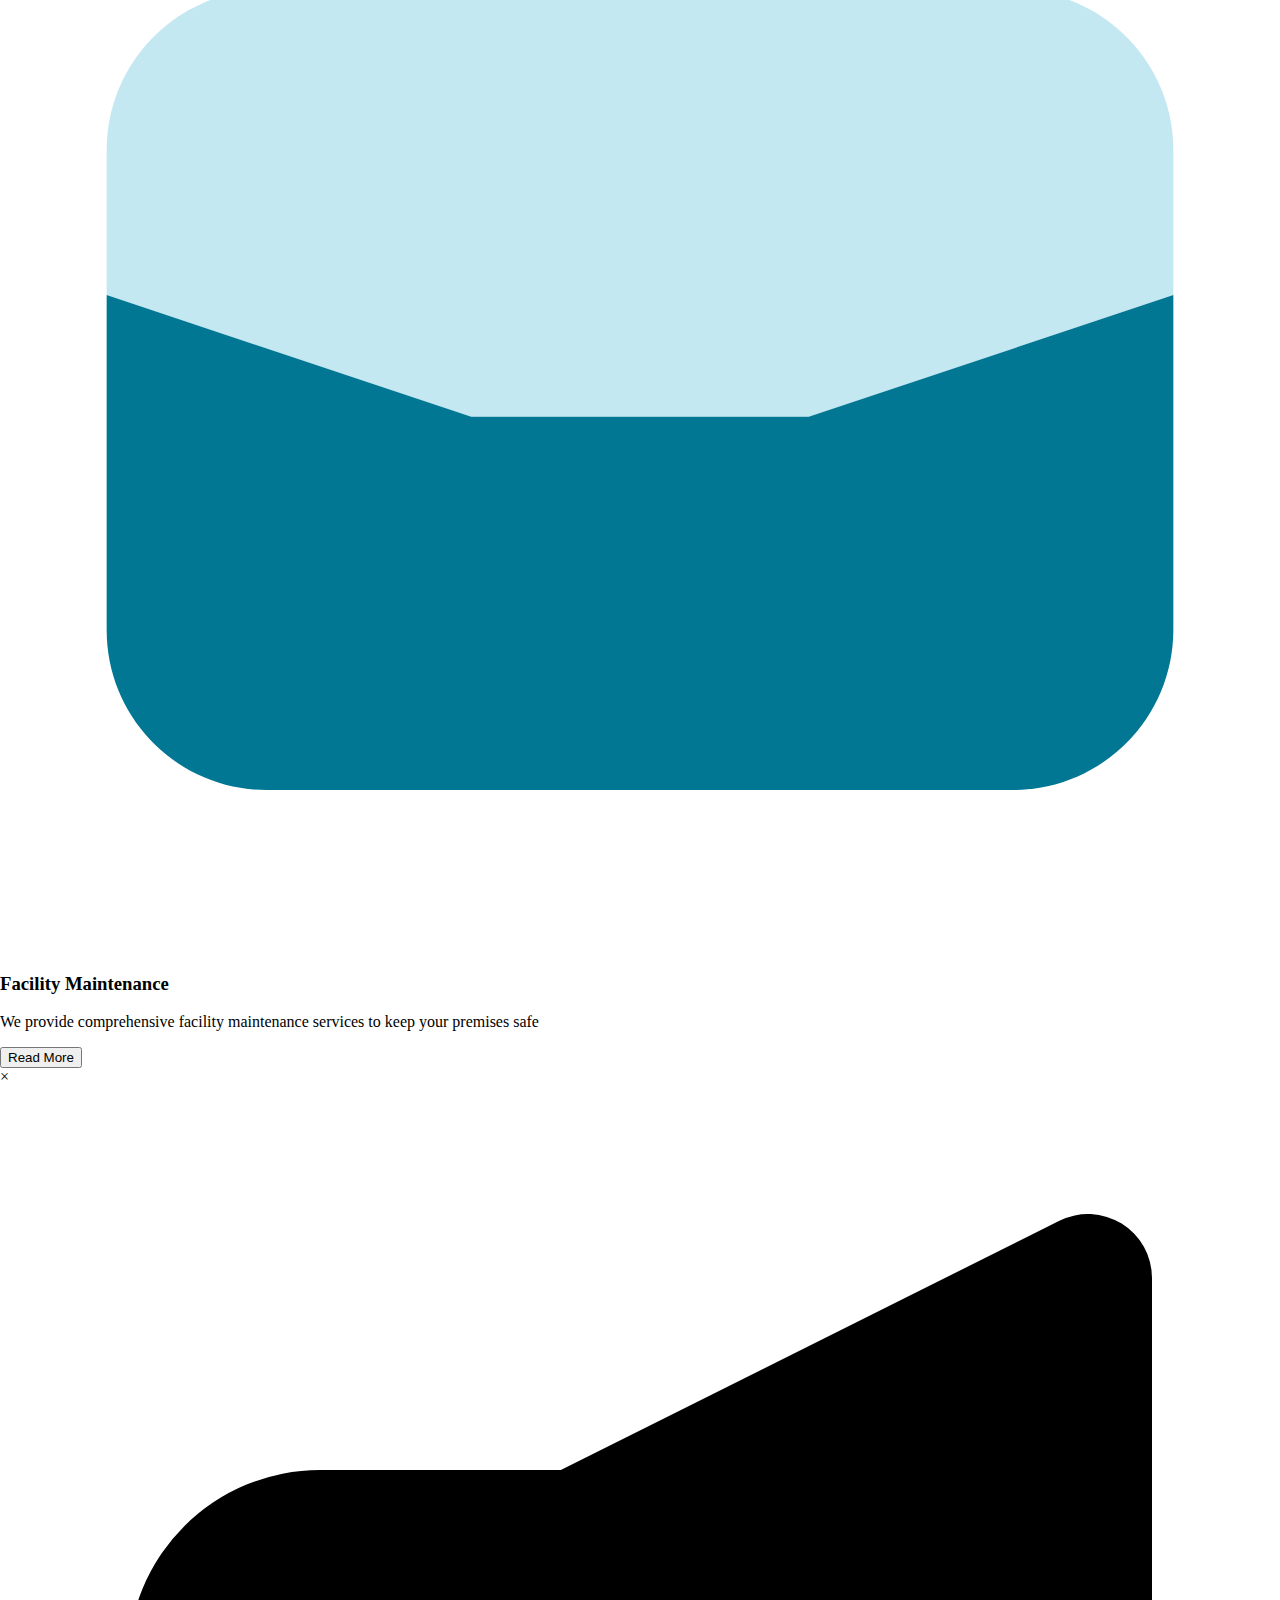
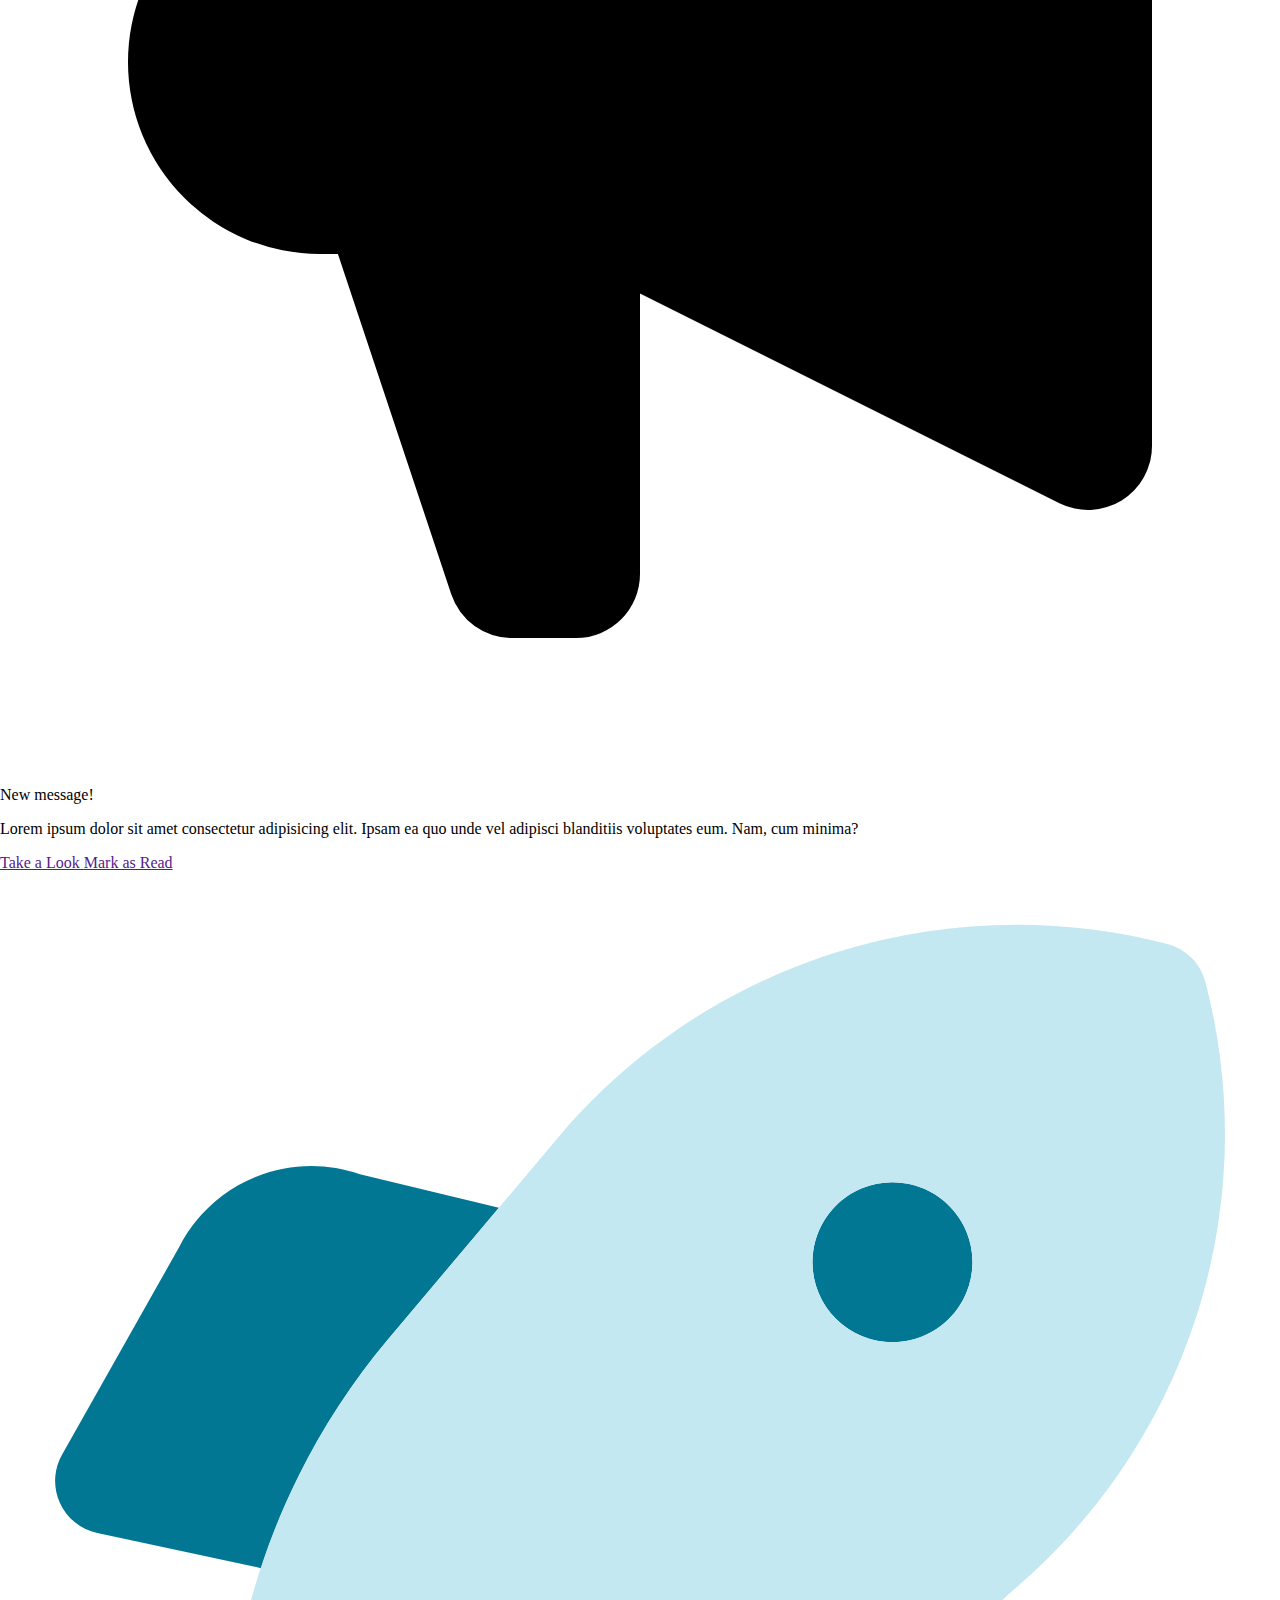
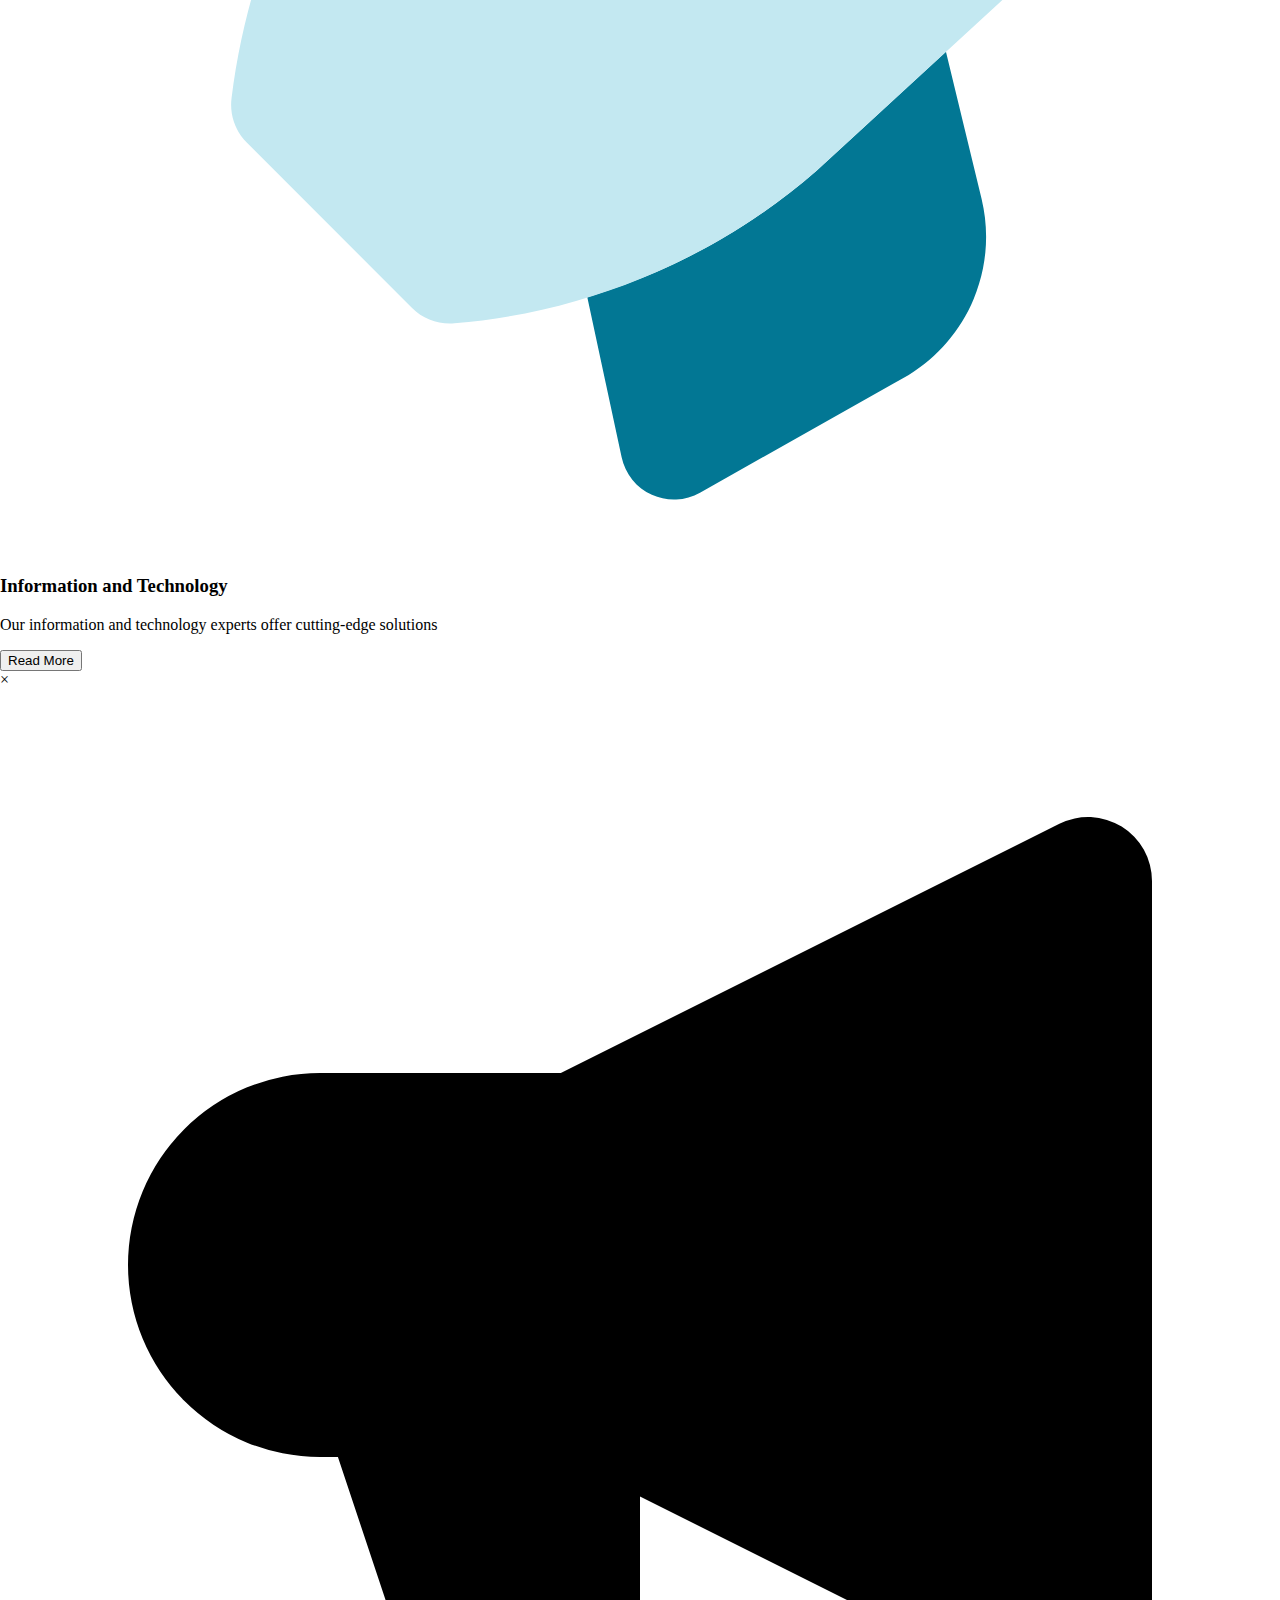
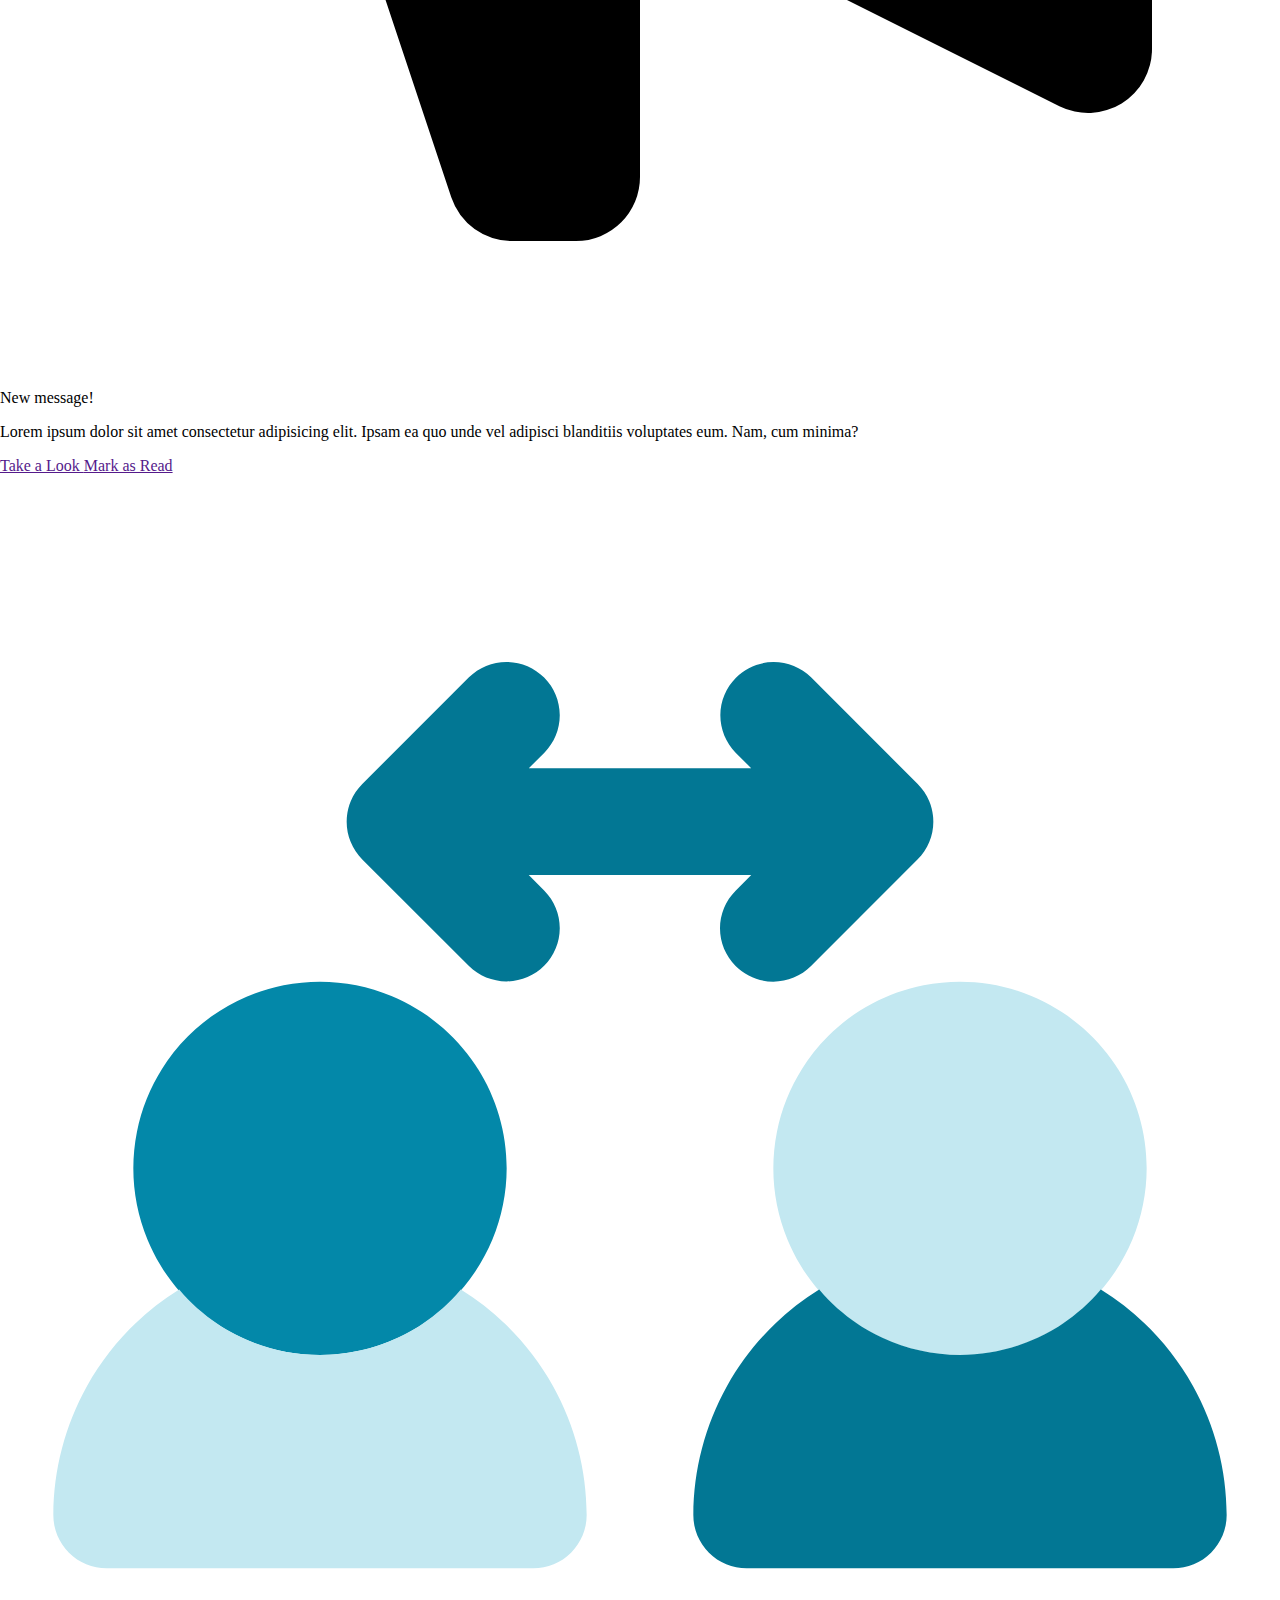
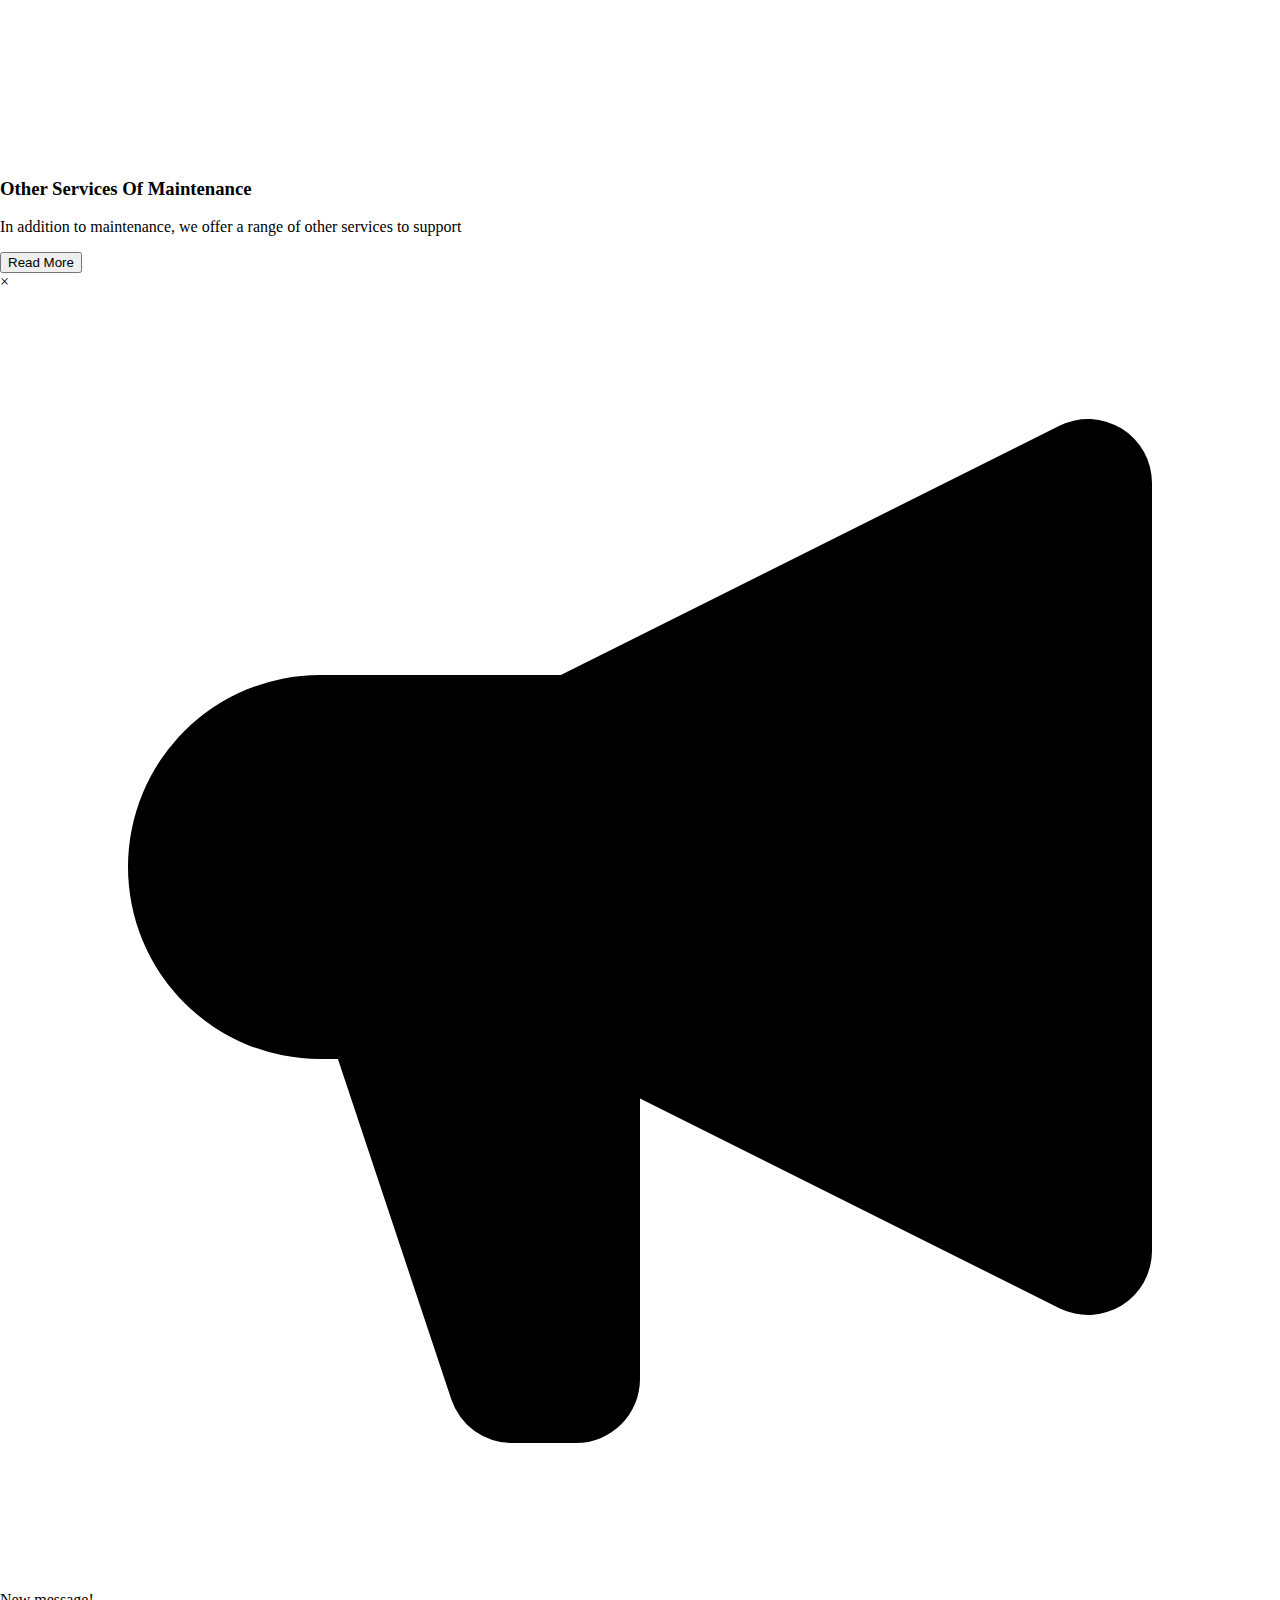
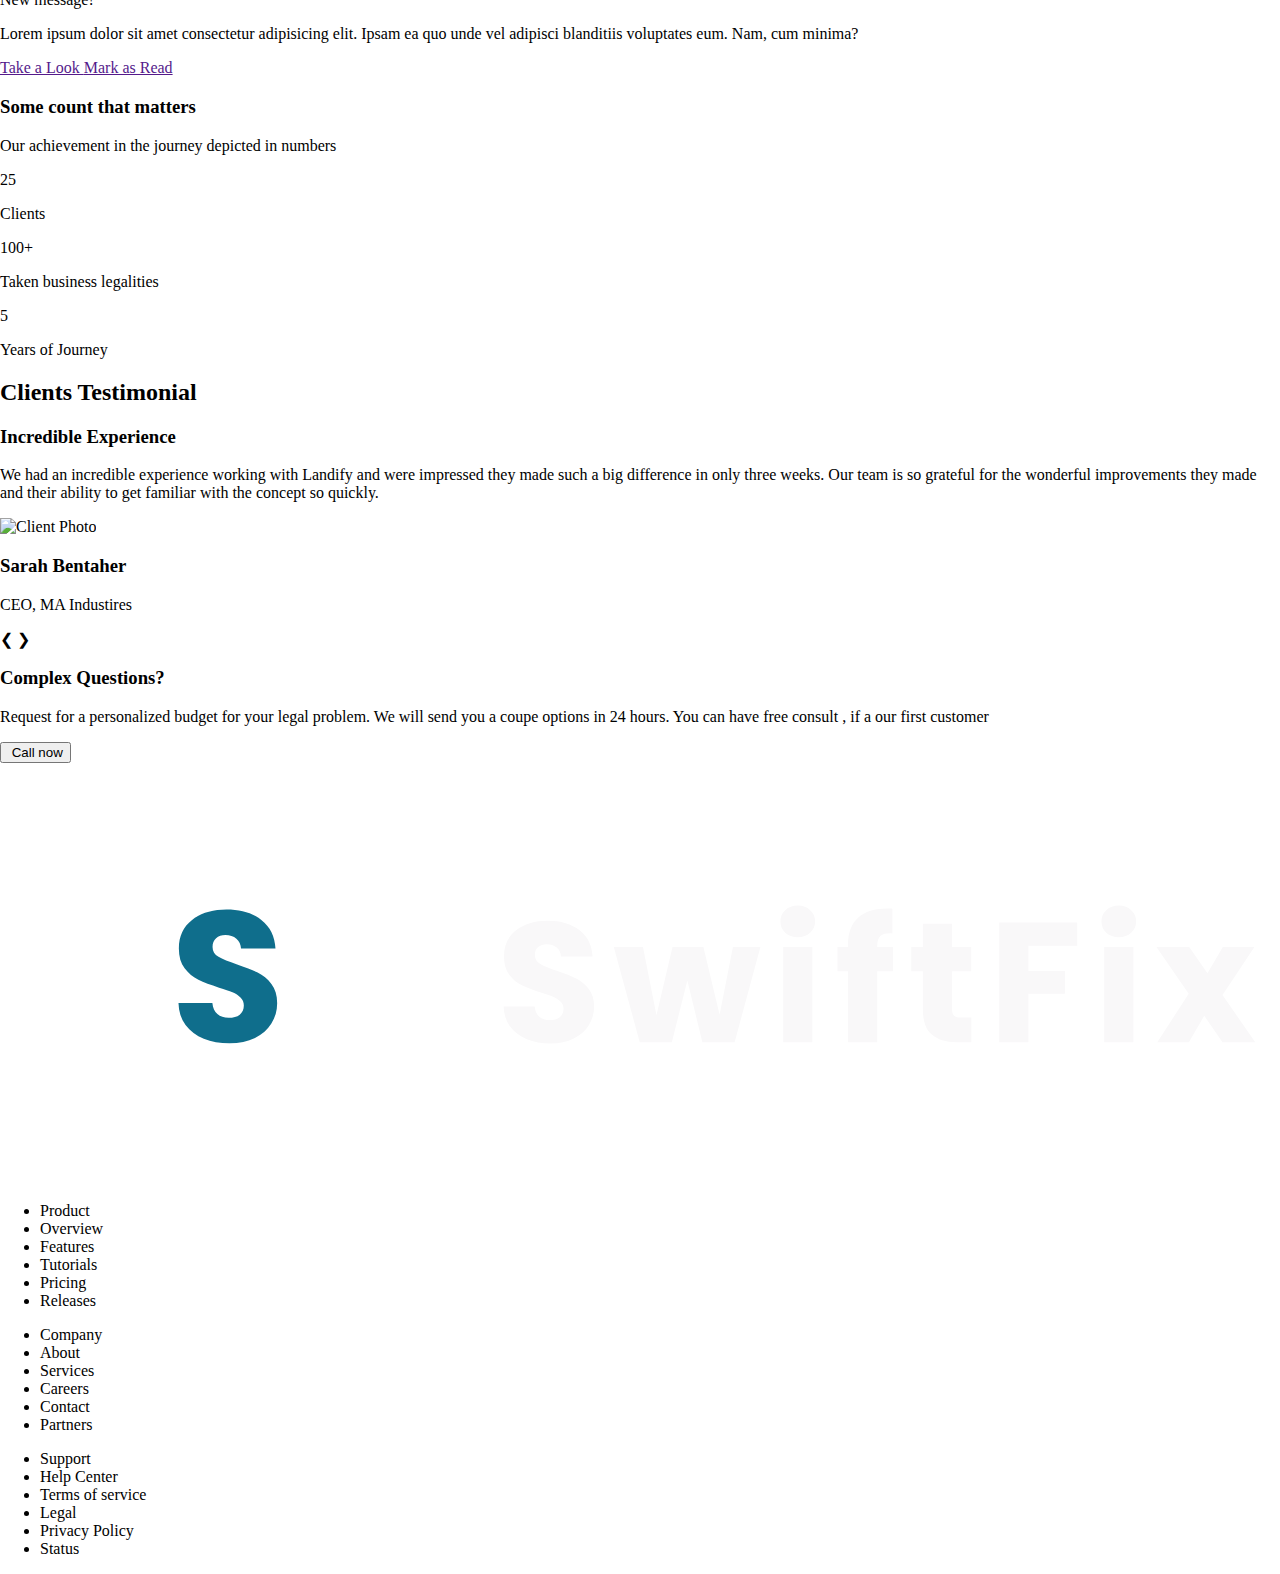
==== commit 92299adf: "Index page with responsive done" ====
--- a/index.html
+++ b/index.html
@@ -1,54 +1,73 @@
 <!DOCTYPE html>
+<!-- Coding by CodingLab | www.codinglabweb.com-->
 <html lang="en">
 
 <head>
-    <meta charset="UTF-8">
-    <meta name="viewport" content="width=device-width, initial-scale=1.0">
-    <title>Document</title>
-    <link rel="stylesheet" href="css/style.css">
+    <meta charset="UTF-8" />
+    <meta http-equiv="X-UA-Compatible" content="IE=edge" />
+    <meta name="viewport" content="width=device-width, initial-scale=1.0" />
+    <title>Navigation Bar with Search Box</title>
+    <!-- CSS -->
+    <link rel="stylesheet" href="css/style.css" />
+    <!-- Unicons CSS -->
+    <link rel="stylesheet" href="https://unicons.iconscout.com/release/v4.0.0/css/line.css" />
+    <script src="js/script.js" defer></script>
+
 </head>
 
 <body>
-    <!-- header section strats -->
-    <header>
-        <div class="logo">
-            <svg width="144" height="36" viewBox="0 0 144 36" fill="none" xmlns="http://www.w3.org/2000/svg">
-                <circle cx="18" cy="18" r="18" fill="#094B72" />
-                <path
-                    d="M20.32 24.14C19.2933 24.14 18.3733 23.9733 17.56 23.64C16.7467 23.3067 16.0933 22.8133 15.6 22.16C15.12 21.5067 14.8667 20.72 14.84 19.8H18.48C18.5333 20.32 18.7133 20.72 19.02 21C19.3267 21.2667 19.7267 21.4 20.22 21.4C20.7267 21.4 21.1267 21.2867 21.42 21.06C21.7133 20.82 21.86 20.4933 21.86 20.08C21.86 19.7333 21.74 19.4467 21.5 19.22C21.2733 18.9933 20.9867 18.8067 20.64 18.66C20.3067 18.5133 19.8267 18.3467 19.2 18.16C18.2933 17.88 17.5533 17.6 16.98 17.32C16.4067 17.04 15.9133 16.6267 15.5 16.08C15.0867 15.5333 14.88 14.82 14.88 13.94C14.88 12.6333 15.3533 11.6133 16.3 10.88C17.2467 10.1333 18.48 9.76 20 9.76C21.5467 9.76 22.7933 10.1333 23.74 10.88C24.6867 11.6133 25.1933 12.64 25.26 13.96H21.56C21.5333 13.5067 21.3667 13.1533 21.06 12.9C20.7533 12.6333 20.36 12.5 19.88 12.5C19.4667 12.5 19.1333 12.6133 18.88 12.84C18.6267 13.0533 18.5 13.3667 18.5 13.78C18.5 14.2333 18.7133 14.5867 19.14 14.84C19.5667 15.0933 20.2333 15.3667 21.14 15.66C22.0467 15.9667 22.78 16.26 23.34 16.54C23.9133 16.82 24.4067 17.2267 24.82 17.76C25.2333 18.2933 25.44 18.98 25.44 19.82C25.44 20.62 25.2333 21.3467 24.82 22C24.42 22.6533 23.8333 23.1733 23.06 23.56C22.2867 23.9467 21.3733 24.14 20.32 24.14Z"
-                    fill="white" />
-                <path
-                    d="M55.32 25.14C54.2933 25.14 53.3733 24.9733 52.56 24.64C51.7467 24.3067 51.0933 23.8133 50.6 23.16C50.12 22.5067 49.8667 21.72 49.84 20.8H53.48C53.5333 21.32 53.7133 21.72 54.02 22C54.3267 22.2667 54.7267 22.4 55.22 22.4C55.7267 22.4 56.1267 22.2867 56.42 22.06C56.7133 21.82 56.86 21.4933 56.86 21.08C56.86 20.7333 56.74 20.4467 56.5 20.22C56.2733 19.9933 55.9867 19.8067 55.64 19.66C55.3067 19.5133 54.8267 19.3467 54.2 19.16C53.2933 18.88 52.5533 18.6 51.98 18.32C51.4067 18.04 50.9133 17.6267 50.5 17.08C50.0867 16.5333 49.88 15.82 49.88 14.94C49.88 13.6333 50.3533 12.6133 51.3 11.88C52.2467 11.1333 53.48 10.76 55 10.76C56.5467 10.76 57.7933 11.1333 58.74 11.88C59.6867 12.6133 60.1933 13.64 60.26 14.96H56.56C56.5333 14.5067 56.3667 14.1533 56.06 13.9C55.7533 13.6333 55.36 13.5 54.88 13.5C54.4667 13.5 54.1333 13.6133 53.88 13.84C53.6267 14.0533 53.5 14.3667 53.5 14.78C53.5 15.2333 53.7133 15.5867 54.14 15.84C54.5667 16.0933 55.2333 16.3667 56.14 16.66C57.0467 16.9667 57.78 17.26 58.34 17.54C58.9133 17.82 59.4067 18.2267 59.82 18.76C60.2333 19.2933 60.44 19.98 60.44 20.82C60.44 21.62 60.2333 22.3467 59.82 23C59.42 23.6533 58.8333 24.1733 58.06 24.56C57.2867 24.9467 56.3733 25.14 55.32 25.14ZM80.0647 13.84L77.0447 25H73.2647L71.5047 17.76L69.6847 25H65.9247L62.8847 13.84H66.3047L67.8847 21.82L69.7647 13.84H73.3847L75.2847 21.78L76.8447 13.84H80.0647ZM84.5889 12.68C83.9889 12.68 83.4956 12.5067 83.1089 12.16C82.7356 11.8 82.5489 11.36 82.5489 10.84C82.5489 10.3067 82.7356 9.86667 83.1089 9.52C83.4956 9.16 83.9889 8.98 84.5889 8.98C85.1756 8.98 85.6556 9.16 86.0289 9.52C86.4156 9.86667 86.6089 10.3067 86.6089 10.84C86.6089 11.36 86.4156 11.8 86.0289 12.16C85.6556 12.5067 85.1756 12.68 84.5889 12.68ZM86.2889 13.84V25H82.8689V13.84H86.2889ZM95.8673 16.68H94.0273V25H90.6073V16.68H89.3673V13.84H90.6073V13.52C90.6073 12.1467 91.0007 11.1067 91.7873 10.4C92.574 9.68 93.7273 9.32 95.2473 9.32C95.5007 9.32 95.6873 9.32667 95.8073 9.34V12.24C95.154 12.2 94.694 12.2933 94.4273 12.52C94.1607 12.7467 94.0273 13.1533 94.0273 13.74V13.84H95.8673V16.68ZM105.194 22.1V25H103.454C102.214 25 101.248 24.7 100.554 24.1C99.861 23.4867 99.5144 22.4933 99.5144 21.12V16.68H98.1544V13.84H99.5144V11.12H102.934V13.84H105.174V16.68H102.934V21.16C102.934 21.4933 103.014 21.7333 103.174 21.88C103.334 22.0267 103.601 22.1 103.974 22.1H105.194ZM117.739 10.96V13.7H112.019V16.66H116.299V19.32H112.019V25H108.599V10.96H117.739ZM122.757 12.68C122.157 12.68 121.664 12.5067 121.277 12.16C120.904 11.8 120.717 11.36 120.717 10.84C120.717 10.3067 120.904 9.86667 121.277 9.52C121.664 9.16 122.157 8.98 122.757 8.98C123.344 8.98 123.824 9.16 124.197 9.52C124.584 9.86667 124.777 10.3067 124.777 10.84C124.777 11.36 124.584 11.8 124.197 12.16C123.824 12.5067 123.344 12.68 122.757 12.68ZM124.457 13.84V25H121.037V13.84H124.457ZM135.035 25L132.895 21.9L131.095 25H127.395L131.075 19.3L127.295 13.84H131.135L133.275 16.92L135.075 13.84H138.775L135.035 19.46L138.875 25H135.035Z"
-                    fill="#2D2F30" />
-            </svg>
-        </div>
-        <ul class="nav__bar">
+    <nav class="nav">
+        <!-- --------- logo ------- -->
+        <svg viewBox="0 0 144 36" fill="none" xmlns="http://www.w3.org/2000/svg">
+            <circle cx="18" cy="18" r="18" fill="#094B72" />
+            <path
+                d="M20.32 24.14C19.2933 24.14 18.3733 23.9733 17.56 23.64C16.7467 23.3067 16.0933 22.8133 15.6 22.16C15.12 21.5067 14.8667 20.72 14.84 19.8H18.48C18.5333 20.32 18.7133 20.72 19.02 21C19.3267 21.2667 19.7267 21.4 20.22 21.4C20.7267 21.4 21.1267 21.2867 21.42 21.06C21.7133 20.82 21.86 20.4933 21.86 20.08C21.86 19.7333 21.74 19.4467 21.5 19.22C21.2733 18.9933 20.9867 18.8067 20.64 18.66C20.3067 18.5133 19.8267 18.3467 19.2 18.16C18.2933 17.88 17.5533 17.6 16.98 17.32C16.4067 17.04 15.9133 16.6267 15.5 16.08C15.0867 15.5333 14.88 14.82 14.88 13.94C14.88 12.6333 15.3533 11.6133 16.3 10.88C17.2467 10.1333 18.48 9.76 20 9.76C21.5467 9.76 22.7933 10.1333 23.74 10.88C24.6867 11.6133 25.1933 12.64 25.26 13.96H21.56C21.5333 13.5067 21.3667 13.1533 21.06 12.9C20.7533 12.6333 20.36 12.5 19.88 12.5C19.4667 12.5 19.1333 12.6133 18.88 12.84C18.6267 13.0533 18.5 13.3667 18.5 13.78C18.5 14.2333 18.7133 14.5867 19.14 14.84C19.5667 15.0933 20.2333 15.3667 21.14 15.66C22.0467 15.9667 22.78 16.26 23.34 16.54C23.9133 16.82 24.4067 17.2267 24.82 17.76C25.2333 18.2933 25.44 18.98 25.44 19.82C25.44 20.62 25.2333 21.3467 24.82 22C24.42 22.6533 23.8333 23.1733 23.06 23.56C22.2867 23.9467 21.3733 24.14 20.32 24.14Z"
+                fill="white" />
+            <path
+                d="M55.32 25.14C54.2933 25.14 53.3733 24.9733 52.56 24.64C51.7467 24.3067 51.0933 23.8133 50.6 23.16C50.12 22.5067 49.8667 21.72 49.84 20.8H53.48C53.5333 21.32 53.7133 21.72 54.02 22C54.3267 22.2667 54.7267 22.4 55.22 22.4C55.7267 22.4 56.1267 22.2867 56.42 22.06C56.7133 21.82 56.86 21.4933 56.86 21.08C56.86 20.7333 56.74 20.4467 56.5 20.22C56.2733 19.9933 55.9867 19.8067 55.64 19.66C55.3067 19.5133 54.8267 19.3467 54.2 19.16C53.2933 18.88 52.5533 18.6 51.98 18.32C51.4067 18.04 50.9133 17.6267 50.5 17.08C50.0867 16.5333 49.88 15.82 49.88 14.94C49.88 13.6333 50.3533 12.6133 51.3 11.88C52.2467 11.1333 53.48 10.76 55 10.76C56.5467 10.76 57.7933 11.1333 58.74 11.88C59.6867 12.6133 60.1933 13.64 60.26 14.96H56.56C56.5333 14.5067 56.3667 14.1533 56.06 13.9C55.7533 13.6333 55.36 13.5 54.88 13.5C54.4667 13.5 54.1333 13.6133 53.88 13.84C53.6267 14.0533 53.5 14.3667 53.5 14.78C53.5 15.2333 53.7133 15.5867 54.14 15.84C54.5667 16.0933 55.2333 16.3667 56.14 16.66C57.0467 16.9667 57.78 17.26 58.34 17.54C58.9133 17.82 59.4067 18.2267 59.82 18.76C60.2333 19.2933 60.44 19.98 60.44 20.82C60.44 21.62 60.2333 22.3467 59.82 23C59.42 23.6533 58.8333 24.1733 58.06 24.56C57.2867 24.9467 56.3733 25.14 55.32 25.14ZM80.0647 13.84L77.0447 25H73.2647L71.5047 17.76L69.6847 25H65.9247L62.8847 13.84H66.3047L67.8847 21.82L69.7647 13.84H73.3847L75.2847 21.78L76.8447 13.84H80.0647ZM84.5889 12.68C83.9889 12.68 83.4956 12.5067 83.1089 12.16C82.7356 11.8 82.5489 11.36 82.5489 10.84C82.5489 10.3067 82.7356 9.86667 83.1089 9.52C83.4956 9.16 83.9889 8.98 84.5889 8.98C85.1756 8.98 85.6556 9.16 86.0289 9.52C86.4156 9.86667 86.6089 10.3067 86.6089 10.84C86.6089 11.36 86.4156 11.8 86.0289 12.16C85.6556 12.5067 85.1756 12.68 84.5889 12.68ZM86.2889 13.84V25H82.8689V13.84H86.2889ZM95.8673 16.68H94.0273V25H90.6073V16.68H89.3673V13.84H90.6073V13.52C90.6073 12.1467 91.0007 11.1067 91.7873 10.4C92.574 9.68 93.7273 9.32 95.2473 9.32C95.5007 9.32 95.6873 9.32667 95.8073 9.34V12.24C95.154 12.2 94.694 12.2933 94.4273 12.52C94.1607 12.7467 94.0273 13.1533 94.0273 13.74V13.84H95.8673V16.68ZM105.194 22.1V25H103.454C102.214 25 101.248 24.7 100.554 24.1C99.861 23.4867 99.5144 22.4933 99.5144 21.12V16.68H98.1544V13.84H99.5144V11.12H102.934V13.84H105.174V16.68H102.934V21.16C102.934 21.4933 103.014 21.7333 103.174 21.88C103.334 22.0267 103.601 22.1 103.974 22.1H105.194ZM117.739 10.96V13.7H112.019V16.66H116.299V19.32H112.019V25H108.599V10.96H117.739ZM122.757 12.68C122.157 12.68 121.664 12.5067 121.277 12.16C120.904 11.8 120.717 11.36 120.717 10.84C120.717 10.3067 120.904 9.86667 121.277 9.52C121.664 9.16 122.157 8.98 122.757 8.98C123.344 8.98 123.824 9.16 124.197 9.52C124.584 9.86667 124.777 10.3067 124.777 10.84C124.777 11.36 124.584 11.8 124.197 12.16C123.824 12.5067 123.344 12.68 122.757 12.68ZM124.457 13.84V25H121.037V13.84H124.457ZM135.035 25L132.895 21.9L131.095 25H127.395L131.075 19.3L127.295 13.84H131.135L133.275 16.92L135.075 13.84H138.775L135.035 19.46L138.875 25H135.035Z"
+                fill="#2D2F30" />
+        </svg>
+        <!-- --------- end logo ------- -->
+        <div class="menu">
+
+        </div>
+        <!-- --------- nav-links ------- -->
+        <ul class="nav-links">
+            <!-- --------- nav-links closen icon ------- -->
+            <i class="uil uil-times navCloseBtn"></i>
+            <!-- --------- end nav-links closen icon ------- -->
             <li class="nav-item"><a href="index.html">home</a></li>
             <li class="nav-item"><a href="about.html">about</a></li>
-            <li class="nav-item"><a href="service.html">services</a></li>
+            <!-- <li class="nav-item"><a href="service.html">services</a></li> -->
+            <li class="nav-item">
+                <a href="service.html">services</a>
+                <ul class="dropdown">
+                    <li><a href="#">Service 1</a></li>
+                    <li><a href="#">Service 2</a></li>
+                    <li><a href="#">Service 3</a></li>
+                </ul>
+            </li>
             <li class="nav-item"><a href="contact.html">contact</a></li>
         </ul>
-        <div class="header__icons">
-            <svg xmlns="http://www.w3.org/2000/svg" viewBox="0 0 24 24" fill="none" id="search">
-                <path
-                    d="M21 21L15 15L21 21ZM17 10C17 10.9193 16.8189 11.8295 16.4672 12.6788C16.1154 13.5281 15.5998 14.2997 14.9497 14.9497C14.2997 15.5998 13.5281 16.1154 12.6788 16.4672C11.8295 16.8189 10.9193 17 10 17C9.08075 17 8.1705 16.8189 7.32122 16.4672C6.47194 16.1154 5.70026 15.5998 5.05025 14.9497C4.40024 14.2997 3.88463 13.5281 3.53284 12.6788C3.18106 11.8295 3 10.9193 3 10C3 8.14348 3.7375 6.36301 5.05025 5.05025C6.36301 3.7375 8.14348 3 10 3C11.8565 3 13.637 3.7375 14.9497 5.05025C16.2625 6.36301 17 8.14348 17 10Z"
-                    stroke="#2D2F30" stroke-width="2" stroke-linecap="round" stroke-linejoin="round" />
-            </svg>
-            <svg width="24" height="24" viewBox="0 0 24 24" fill="none" xmlns="http://www.w3.org/2000/svg">
-                <g id="vuesax/outline/textalign-justifycenter">
-                <g id="textalign-justifycenter">
-                <path id="Vector" d="M21 5.25H3C2.59 5.25 2.25 4.91 2.25 4.5C2.25 4.09 2.59 3.75 3 3.75H21C21.41 3.75 21.75 4.09 21.75 4.5C21.75 4.91 21.41 5.25 21 5.25Z" fill="#292D32"/>
-                <path id="Vector_2" d="M21 10.25H3C2.59 10.25 2.25 9.91 2.25 9.5C2.25 9.09 2.59 8.75 3 8.75H21C21.41 8.75 21.75 9.09 21.75 9.5C21.75 9.91 21.41 10.25 21 10.25Z" fill="#292D32"/>
-                <path id="Vector_3" d="M21 15.25H3C2.59 15.25 2.25 14.91 2.25 14.5C2.25 14.09 2.59 13.75 3 13.75H21C21.41 13.75 21.75 14.09 21.75 14.5C21.75 14.91 21.41 15.25 21 15.25Z" fill="#292D32"/>
-                <path id="Vector_4" d="M21 20.25H3C2.59 20.25 2.25 19.91 2.25 19.5C2.25 19.09 2.59 18.75 3 18.75H21C21.41 18.75 21.75 19.09 21.75 19.5C21.75 19.91 21.41 20.25 21 20.25Z" fill="#292D32"/>
-                </g>
-                </g>
-                </svg>
-        </div>
-       
-            
-    </header>
-    <!-- end header section -->
+        <!-- --------- end nav-links ------- -->
+
+        <!-- --------- search icon ------- -->
+        <i class="uil uil-search search-icon" id="searchIcon"></i>
+        <!-- --------- end search icon ------- -->
+
+        <!-- --------- search input ------- -->
+        <div class="search-box">
+            <i class="uil uil-search search-icon"></i>
+            <input type="text" placeholder="Search here..." />
+        </div>
+        <!-- --------- search input ------- -->
+
+        <!-- --------- nav-links icon ------- -->
+        <i class="uil uil-bars navOpenBtn"></i>
+        <!-- --------- nav-links ocon ------- -->
+
+    </nav>
+
     <!-- First section starts -->
     <section class="main">
         <div class="container">
@@ -60,21 +79,21 @@
                         tailored
                         just for you.</p>
 
-                    <button><span>CONTACT</span></button>
-                </div>
-                <!-- <p>We are here to help you take care of your repair and maintenance needs with the best service tailored
-                        just for you.</p>
-    
-                    <button><span>CONTACT</span></button> -->
-
-                <!-- <p id="description">Top trusted companies in Morocco</p>
+                    <button><span>CONTACT US</span></button>
+                    <p id="description">Top trusted companies in Morocco</p>
                     <div class="logo__companies">
-                        <img src="images/Inetum.png" alt="Inetum Logo">
-                        <img src="images/cegedim.png" alt="Cegedim Logo">
-                        <img src="images/Capgemini.png" alt="Capgemini Logo" id="cap">
-                        <img src="images/Wobz.png" alt="Wobz Logo" id="wobz">
-                    </div> -->
-
+                        <!-- <div> -->
+                            <img src="images/Inetum.png" alt="Inetum Logo">
+                            <img src="images/cegedim.png" alt="Cegedim Logo">
+                        <!-- </div>
+                        <div> -->
+                            <img src="images/Capgemini.png" alt="Capgemini Logo" id="cap">
+                            <img src="images/Wobz.png" alt="Wobz Logo" id="wobz">
+
+                        <!-- </div> -->
+
+                    </div>
+                </div>
             </div>
             <div class="main__image">
                 <div class="ellipse1">
@@ -91,19 +110,21 @@
         </div>
     </section>
     <!-- end First section -->
+
     <!-- Second section starts -->
     <section class="feature__section">
         <div class="side1">
-            <div class="title">
+            <div class="title2">
                 <h2> Why do we help with consulting?</h2>
-            </div>
-            <p>We are here to assist businesses and projects in Morocco with consulting for repair and maintenance.
-            </p>
+                <p>We are here to assist businesses and projects in Morocco with consulting for repair and maintenance.
+                </p>
+            </div>
+            
 
         </div>
         <div class="side2">
             <div class="feature">
-                <svg xmlns="http://www.w3.org/2000/svg" width="37" height="37" viewBox="0 0 37 37" fill="none">
+                <svg xmlns="http://www.w3.org/2000/svg" viewBox="0 0 37 37" fill="none">
                     <path
                         d="M23.125 3.08331C17.9185 3.0855 13.4564 6.80585 12.5179 11.9271C16.9995 9.47471 22.6205 11.1197 25.0729 15.6012C26.5869 18.3679 26.5869 21.7153 25.0729 24.482C30.9332 23.4085 34.8137 17.7875 33.7402 11.9272C32.8015 6.80275 28.3347 3.08134 23.125 3.08331Z"
                         fill="#C3E8F1" />
@@ -115,10 +136,55 @@
                         fill="#52A0B4" />
                 </svg>
                 <h3>Equipment Maintenance</h3>
-                <p>Our equipment maintenance team ensures that your machinery operates at peak efficiency</p>
+                <p>Our equipment maintenance team ensures that your machinery operates</p>
+                <button class="learn-more" id="myBtn1" onclick="ModelCard(1)">
+                    <span class="circle" aria-hidden="true">
+                        <span class="icon arrow"></span>
+                    </span>
+                    <span class="button-text">Read More</span>
+                </button>
+                <!-- The Modal -->
+                <div id="myModal1" class="modal">
+                    <!-- Modal content -->
+                    <div class="modal-content">
+                        <span class="close">&times;</span>
+                        <!-- <p>Some text in the Modal..</p> -->
+                        <div class="card">
+                            <div class="header">
+                                <span class="icon">
+                                    <svg fill="currentColor" viewBox="0 0 20 20" xmlns="http://www.w3.org/2000/svg">
+                                        <path clip-rule="evenodd"
+                                            d="M18 3a1 1 0 00-1.447-.894L8.763 6H5a3 3 0 000 6h.28l1.771 5.316A1 1 0 008 18h1a1 1 0 001-1v-4.382l6.553 3.276A1 1 0 0018 15V3z"
+                                            fill-rule="evenodd"></path>
+                                    </svg>
+                                </span>
+                                <p class="alert">New message!</p>
+                            </div>
+
+                            <p class="message">
+                                Lorem ipsum dolor sit amet consectetur adipisicing elit. Ipsam ea quo unde
+                                vel adipisci blanditiis voluptates eum. Nam, cum minima?
+                            </p>
+
+                            <div class="actions">
+                                <a class="read" href="">
+                                    Take a Look
+                                </a>
+
+                                <a class="mark-as-read" href="">
+                                    Mark as Read
+                                </a>
+                            </div>
+                        </div>
+
+                    </div>
+
+                </div>
+                <!-- -------------------- -->
+
             </div>
             <div class="feature">
-                <svg xmlns="http://www.w3.org/2000/svg" width="37" height="37" viewBox="0 0 37 37" fill="none">
+                <svg xmlns="http://www.w3.org/2000/svg" viewBox="0 0 37 37" fill="none">
                     <path
                         d="M29.2917 9.25H7.70833C5.15402 9.25 3.08333 11.3207 3.08333 13.875V18.0697L13.6243 21.5833H23.3757L33.9167 18.0697V13.875C33.9167 11.3207 31.846 9.25 29.2917 9.25Z"
                         fill="#C3E8F1" />
@@ -127,11 +193,55 @@
                         fill="#027794" />
                 </svg>
                 <h3>Facility Maintenance</h3>
-                <p>We provide comprehensive facility maintenance services to keep your premises safe and functional
+                <p>We provide comprehensive facility maintenance services to keep your premises safe 
                 </p>
-            </div>
-            <div class="feature">
-                <svg xmlns="http://www.w3.org/2000/svg" width="37" height="37" viewBox="0 0 37 37" fill="none">
+                <button class="learn-more " id="myBtn2" onclick="ModelCard(2)">
+                    <span class="circle" aria-hidden="true">
+                        <span class="icon arrow"></span>
+                    </span>
+                    <span class="button-text">Read More</span>
+                </button>
+                <!-- The Modal -->
+                <div id="myModal2" class="modal">
+                    <!-- Modal content -->
+                    <div class="modal-content">
+                        <span class="close">&times;</span>
+                        <!-- <p>Some text in the Modal..</p> -->
+                        <div class="card">
+                            <div class="header">
+                                <span class="icon">
+                                    <svg fill="currentColor" viewBox="0 0 20 20" xmlns="http://www.w3.org/2000/svg">
+                                        <path clip-rule="evenodd"
+                                            d="M18 3a1 1 0 00-1.447-.894L8.763 6H5a3 3 0 000 6h.28l1.771 5.316A1 1 0 008 18h1a1 1 0 001-1v-4.382l6.553 3.276A1 1 0 0018 15V3z"
+                                            fill-rule="evenodd"></path>
+                                    </svg>
+                                </span>
+                                <p class="alert">New message!</p>
+                            </div>
+
+                            <p class="message">
+                                Lorem ipsum dolor sit amet consectetur adipisicing elit. Ipsam ea quo unde
+                                vel adipisci blanditiis voluptates eum. Nam, cum minima?
+                            </p>
+
+                            <div class="actions">
+                                <a class="read" href="">
+                                    Take a Look
+                                </a>
+
+                                <a class="mark-as-read" href="">
+                                    Mark as Read
+                                </a>
+                            </div>
+                        </div>
+
+                    </div>
+
+                </div>
+                <!-- -------------------- -->
+            </div>
+            <div class="feature num3">
+                <svg xmlns="http://www.w3.org/2000/svg" viewBox="0 0 37 37" fill="none">
                     <path
                         d="M27.3439 22.5421L23.6038 25.981C21.6807 27.6575 19.4212 28.9032 16.977 29.6345L17.9693 34.2644C18.02 34.5008 18.1256 34.722 18.2775 34.9101C18.4295 35.0982 18.6235 35.2479 18.844 35.3472C19.0644 35.4464 19.3051 35.4925 19.5467 35.4816C19.7882 35.4707 20.0238 35.4032 20.2344 35.2844L26.255 31.8887C27.1024 31.3738 27.7643 30.6031 28.1453 29.6877C28.5263 28.7723 28.6067 27.7595 28.3748 26.7955L27.3439 22.5421ZM11.2012 13.5295L14.4212 9.70633L10.4055 8.73742C9.42922 8.39699 8.36274 8.42135 7.40303 8.806C6.44332 9.19064 5.65522 9.90959 5.1843 10.83L1.79234 16.8424C1.67349 17.053 1.60585 17.2886 1.5949 17.5302C1.58394 17.7717 1.62996 18.0125 1.72926 18.233C1.82855 18.4535 1.97832 18.6475 2.16647 18.7994C2.35462 18.9513 2.57587 19.0568 2.81234 19.1074L7.5495 20.1229C8.33484 17.7122 9.57437 15.4741 11.2012 13.5295ZM25.7978 13.5917C26.2552 13.5917 26.7023 13.4561 27.0826 13.202C27.4629 12.9479 27.7593 12.5867 27.9343 12.1642C28.1093 11.7416 28.1551 11.2767 28.0659 10.8281C27.9767 10.3795 27.7564 9.96745 27.433 9.64404C27.1096 9.32063 26.6976 9.10039 26.249 9.01116C25.8004 8.92193 25.3354 8.96773 24.9129 9.14276C24.4903 9.31778 24.1292 9.61418 23.8751 9.99447C23.621 10.3748 23.4853 10.8219 23.4853 11.2792C23.4856 11.8925 23.7293 12.4805 24.1629 12.9142C24.5965 13.3478 25.1846 13.5915 25.7978 13.5917Z"
                         fill="#027794" />
@@ -140,10 +250,54 @@
                         fill="#C3E8F1" />
                 </svg>
                 <h3>Information and Technology</h3>
-                <p>Our information and technology experts offer cutting-edge solutions for your IT needs</p>
-            </div>
-            <div class="feature">
-                <svg xmlns="http://www.w3.org/2000/svg" width="37" height="37" viewBox="0 0 37 37" fill="none">
+                <p>Our information and technology experts offer cutting-edge solutions </p>
+                <button class="learn-more " id="myBtn3" onclick="ModelCard(3)">
+                    <span class="circle" aria-hidden="true">
+                        <span class="icon arrow"></span>
+                    </span>
+                    <span class="button-text">Read More</span>
+                </button>
+                <!-- The Modal -->
+                <div id="myModal3" class="modal">
+                    <!-- Modal content -->
+                    <div class="modal-content">
+                        <span class="close">&times;</span>
+                        <!-- <p>Some text in the Modal..</p> -->
+                        <div class="card">
+                            <div class="header">
+                                <span class="icon">
+                                    <svg fill="currentColor" viewBox="0 0 20 20" xmlns="http://www.w3.org/2000/svg">
+                                        <path clip-rule="evenodd"
+                                            d="M18 3a1 1 0 00-1.447-.894L8.763 6H5a3 3 0 000 6h.28l1.771 5.316A1 1 0 008 18h1a1 1 0 001-1v-4.382l6.553 3.276A1 1 0 0018 15V3z"
+                                            fill-rule="evenodd"></path>
+                                    </svg>
+                                </span>
+                                <p class="alert">New message!</p>
+                            </div>
+
+                            <p class="message">
+                                Lorem ipsum dolor sit amet consectetur adipisicing elit. Ipsam ea quo unde
+                                vel adipisci blanditiis voluptates eum. Nam, cum minima?
+                            </p>
+
+                            <div class="actions">
+                                <a class="read" href="">
+                                    Take a Look
+                                </a>
+
+                                <a class="mark-as-read" href="">
+                                    Mark as Read
+                                </a>
+                            </div>
+                        </div>
+
+                    </div>
+
+                </div>
+                <!-- -------------------- -->
+            </div>
+            <div class="feature num4">
+                <svg xmlns="http://www.w3.org/2000/svg" viewBox="0 0 37 37" fill="none">
                     <path
                         d="M9.24999 25.4375C8.1828 25.4375 7.13957 25.1211 6.25223 24.5282C5.36489 23.9353 4.67329 23.0925 4.26489 22.1066C3.85649 21.1206 3.74964 20.0357 3.95784 18.989C4.16604 17.9423 4.67994 16.9809 5.43456 16.2262C6.18918 15.4716 7.15063 14.9577 8.19732 14.7495C9.24401 14.5413 10.3289 14.6482 11.3149 15.0566C12.3008 15.465 13.1436 16.1566 13.7365 17.0439C14.3294 17.9313 14.6458 18.9745 14.6458 20.0417C14.6441 21.4722 14.0751 22.8437 13.0635 23.8552C12.052 24.8667 10.6805 25.4358 9.24999 25.4375Z"
                         fill="#0388A9" />
@@ -158,14 +312,57 @@
                         fill="#027794" />
                 </svg>
                 <h3>Other Services Of Maintenance</h3>
-                <p>In addition to maintenance, we offer a range of other services to support your business</p>
+                <p>In addition to maintenance, we offer a range of other services to support </p>
+                <button class="learn-more " id="myBtn4" onclick="ModelCard(4)">
+                    <span class="circle" aria-hidden="true">
+                        <span class="icon arrow"></span>
+                    </span>
+                    <span class="button-text">Read More</span>
+                </button>
+                <!-- The Modal -->
+                <div id="myModal4" class="modal">
+                    <!-- Modal content -->
+                    <div class="modal-content">
+                        <span class="close">&times;</span>
+                        <!-- <p>Some text in the Modal..</p> -->
+                        <div class="card">
+                            <div class="header">
+                                <span class="icon">
+                                    <svg fill="currentColor" viewBox="0 0 20 20" xmlns="http://www.w3.org/2000/svg">
+                                        <path clip-rule="evenodd"
+                                            d="M18 3a1 1 0 00-1.447-.894L8.763 6H5a3 3 0 000 6h.28l1.771 5.316A1 1 0 008 18h1a1 1 0 001-1v-4.382l6.553 3.276A1 1 0 0018 15V3z"
+                                            fill-rule="evenodd"></path>
+                                    </svg>
+                                </span>
+                                <p class="alert">New message!</p>
+                            </div>
+
+                            <p class="message">
+                                Lorem ipsum dolor sit amet consectetur adipisicing elit. Ipsam ea quo unde
+                                vel adipisci blanditiis voluptates eum. Nam, cum minima?
+                            </p>
+
+                            <div class="actions">
+                                <a class="read" href="">
+                                    Take a Look
+                                </a>
+
+                                <a class="mark-as-read" href="">
+                                    Mark as Read
+                                </a>
+                            </div>
+                        </div>
+
+                    </div>
+
+                </div>
+                <!-- -------------------- -->
             </div>
 
         </div>
 
     </section>
     <!-- end Second section -->
-
     <!-- Third section starts -->
     <section class="achievement__section">
         <div class="achievement__title">
@@ -173,17 +370,17 @@
             <p>Our achievement in the journey depicted in numbers</p>
         </div>
         <div class="stats stats__container">
-            <div class="stats">
+            <div class="stats unique">
                 <span>25</span>
                 <p>Clients</p>
             </div>
-            <div class="stats">
+            <div class="stats statistique part2">
 
                 <span>100+</span>
                 <p>Taken business legalities</p>
 
             </div>
-            <div class="stats">
+            <div class="stats statistique">
                 <span>5</span>
                 <p>Years of Journey</p>
             </div>
@@ -191,17 +388,105 @@
     </section>
     <!-- end Third section -->
 
-    <!-- section five starts -->
+    <!-- section four starts -->
+    <!-- <section class="testimonial_section">
+        <h2>Clients Testimonial</h2>
+        <div class="cards">
+            <div class="card1">
+                <h3>Incredible Experience</h3>
+                <p>We had an incredible experience working with Landify and were impressed they made such a big
+                    difference in only three weeks. Our team is so grateful for the wonderful improvements they made and
+                    their ability to get familiar with the concept so quickly.</p>
+            </div>
+            <div class="client1">
+                <img src="images/Photo1.svg" alt="Client Photo">
+                <div class="card_group">
+
+                    <h3>Sarah Bentaher</h3>
+                    <p>CEO, MA Industires</p>
+                </div>
+
+            </div>
+            <div class="card2">
+                <h3>Dependable, Responsive, Professional Partner</h3>
+                <p>Fermin Apps has collaborated with Landify team for several projects such as Photo Sharing Apps and
+                    Custom Social Networking Apps. The experience has been pleasant, professional and exceeding our
+                    expectations. </p>
+            </div>
+            <div class="client2">
+                <img src="images/Photo.svg" alt="Client Photo">
+                <div class="card_group">
+                    <h3>Salima Alami</h3>
+                    <p>CEO, FOODSO GROUP</p>
+                </div>
+
+            </div>
+        </div>
+    </section> -->
+    <!-- end section four  -->
+
+
+    <section class="testimonial_section">
+        <div class="cards">
+            <h2>Clients Testimonial</h2>
+            <div class="slideshow-container">
+                <div class="mySlides1 ">
+                    <div class="card1">
+                        <h3>Incredible Experience</h3>
+                        <p>We had an incredible experience working with Landify and were impressed they made such a big
+                            difference in only three weeks. Our team is so grateful for the wonderful improvements they
+                            made and
+                            their ability to get familiar with the concept so quickly.</p>
+                    </div>
+                    <div class="client1">
+                        <img src="images/Photo1.svg" alt="Client Photo">
+                        <div class="card_group">
+                            <h3>Sarah Bentaher</h3>
+                            <p>CEO, MA Industires</p>
+                        </div>
+                    </div>
+                </div>
+                <div class="mySlides1">
+                    <div class="card2">
+                        <h3>Dependable, Responsive, Professional Partner</h3>
+                        <p>Fermin Apps has collaborated with Landify team for several projects such as Photo Sharing
+                            Apps and
+                            Custom Social Networking Apps. The experience has been pleasant, professional and exceeding
+                            our
+                            expectations. </p>
+                    </div>
+                    <div class="client2">
+                        <img src="images/Photo.svg" alt="Client Photo">
+                        <div class="card_group">
+                            <h3>Salima Alami</h3>
+                            <p>CEO, FOODSO GROUP</p>
+                        </div>
+
+                    </div>
+                </div>
+                <a class="prev" onclick="plusSlides(-1, 0)">&#10094;</a>
+                <a class="next" onclick="plusSlides(1, 0)">&#10095;</a>
+            </div>
+
+        </div>
+    </section>
+
+
+    <!-- section four starts -->
     <section class="cta__section">
-        <h3>Complex Questions?</h3>
-        <p>Request for a personalized budget for your legal problem. We will send you a coupe options in 24 hours. You
-            can have free consult , if a our first customer</p>
+        <div class="first__part">
+            <h3>Complex Questions?</h3>
+            <p>Request for a personalized budget for your legal problem. We will send you a coupe options in 24 hours.
+                You
+                can have free consult , if a our first customer</p>
+        </div>
         <button>
             <img src="images/Call.svg" alt="">
             <span>Call now</span>
         </button>
     </section>
-    <!-- end section five  -->
+    <!-- end section four  -->
+
 
     <footer>
         <div class="footer__logo">
@@ -242,6 +527,39 @@
             </ul>
         </div>
     </footer>
+
+    <script>
+
+        let slideIndex = 1;
+        showSlides(slideIndex);
+
+        function plusSlides(n) {
+            showSlides(slideIndex += n);
+        }
+
+        function currentSlide(n) {
+            showSlides(slideIndex = n);
+        }
+
+        function showSlides(n) {
+            let i;
+            let x = document.getElementsByClassName("mySlides1");
+            if (n > x.length) { slideIndex = 1 }
+            if (n < 1) { slideIndex = x.length }
+            for (i = 0; i < x.length; i++) {
+                x[i].style.display = "none";
+            }
+            x[slideIndex - 1].style.display = "block";
+        }
+
+        // Fonction pour changer automatiquement les diapositives
+        function autoSlide() {
+            plusSlides(1);
+        }
+
+        // Démarrez le changement automatique toutes les 3 secondes (3000 millisecondes)
+        setInterval(autoSlide, 3000);
+    </script>
 </body>
 
 </html>--- a/css/style.css
+++ b/css/style.css
@@ -1,9 +1,12 @@
 :root {
-
     --base-font-size: 1rem;
-    /* ---base-h1:5.625rem; */
     --primary-color: #094B72;
 }
+/* * {
+  
+    box-sizing: border-box;
+ 
+  } */
 
 body {
     margin: 0;
@@ -15,16 +18,12 @@
 .logo {
     display: flex;
     padding: 0;
-    /* margin: 10px 0; */
     margin: 0.625rem 0 0;
 }
 
 .logo svg {
-    /* width: 150px; */
     width: 9.375rem;
-    /* height: 36px; */
     height: 2.25rem;
-    /* margin-top: 17px; */
     margin-top: 1.063px;
     flex-shrink: 0;
     fill: #094B72;
@@ -33,19 +32,15 @@
 .nav__bar {
     display: flex;
     padding: 0;
-    /* gap: 30px; */
     gap: 1.875rem;
-    /* margin: 1.375rem 0 0; */
 }
 
 header ul li {
     float: right;
     display: inline-flex;
-    /* padding: 12px; */
     padding: 0.75rem;
     justify-content: center;
     align-items: center;
-    /* gap: 56px; */
     gap: 3.5rem;
 }
 
@@ -55,24 +50,18 @@
     text-decoration: none;
     color: #2D2F30;
     font-family: 'Poppins', sans-serif;
-    /* font-size: 12px; */
     font-size: 0.75rem;
     font-style: normal;
     font-weight: 400;
-    /* line-height: 23px; */
     line-height: 1.438rem;
     letter-spacing: 1.5px;
-    /* margin: -10px 0px 0px 10px; */
     margin: -0.625rem 0 0 0.625rem;
     text-transform: uppercase;
 }
 
 #search {
-    /* width: 24px; */
     width: 1.5rem;
-    /* height: 24px; */
     height: 1.5rem;
-    /* margin-top: 33px; */
     margin-top: 1.188rem;
 }
 
@@ -92,6 +81,12 @@
 @media screen and (max-width: 700px) {}
 
 @media screen and (max-width: 767px) {
+
+    /* html , body {
+        display: block;
+        width: 43.75rem;
+      }
+       */
 
     header {
         margin-top: 10px;
@@ -121,7 +116,8 @@
     }
 
 
-    .main__title h1 {
+    .main__title h1,
+    .title h1 {
         font-size: 4.875rem;
         margin-bottom: 1rem;
         color: var(--primary-color);
@@ -243,15 +239,16 @@
         margin-top: -83px;
         height: 1626px;
     }
- 
+
     .main__title,
     .feature__section,
     .achievement__section,
     .cta__section,
-    footer {
+    footer,
+    .contact__title,
+    .contact__map {
         display: block;
         width: 43.75rem;
-        /* width: auto; */
     }
 
     .side1 {
@@ -306,7 +303,6 @@
         color: #727272;
         font-feature-settings: 'clig' off, 'liga' off;
         font-family: 'Plus Jakarta Sans', sans-serif;
-        /* font-size: 14px; */
         font-style: normal;
         font-weight: 400;
         line-height: 24px;
@@ -482,4 +478,230 @@
         font-weight: 500;
         line-height: 30px;
     }
+
+    /* ---------- About ------------ */
+
+    .about__image .ellipse2 img {
+        width: 486px;
+        height: 498.811px;
+        flex-shrink: 0;
+        margin: 250px 34px 0 81px;
+    }
+
+    .about__image .ellipse1 {
+        width: 700px;
+        height: 659px;
+        margin-top: 50px;
+
+    }
+
+    .about__image .ellipse2 {
+        margin-top: -76px;
+    }
+
+    .about__image {
+        margin: 50px 0;
+    }
+
+    /* ---------- Service ------------ */
+
+    .service h1,
+    .title h1 {
+        font-size: 60px;
+        padding-top: 20px;
+
+    }
+    .service__ellipse1{
+        border-radius: 38%;
+        
+    }
+    .service img {
+        margin: 317px 40px 0 90px;
+        width: 614px;
+        height: 554px;
+    }
+    .service__ellipse2{
+        padding: 0.49px 110px 171px 90.2px;
+    }
+    .service__main {
+        margin-bottom: 150px;
+    }
+
+    /* ---------- Contact ------------ */
+
+    .elements{
+        height: 70px;
+    }
+  
+
+    .contact__title {
+        margin-top: 50px;
+        width: 43.75rem;
+        display: flex;
+        flex-direction: column;
+        align-items: center;
+    }
+
+
+
+    form {
+        width: 500px;
+        margin-top: 30px;
+    }
+
+    .contact__title input {
+        width: 100%;
+        border: none;
+        height: 50px;
+        /* margin-bottom: 25px; */
+        padding: 0;
+        padding-left: 25px;
+        background-color: #ffffff;
+        outline: none;
+        box-shadow: 0 0 7px 0 rgba(0, 0, 0, 0.2);
+    }
+
+    .contact__title input.message__box {
+        height: 135px;
+    }
+
+    label {
+        font-family: 'Lato', sans-serif;
+        color: #727272;
+    }
+
+
+    .contact__title select option {
+        color: #AEAEAE;
+        font-family: 'Lato', sans-serif;
+        font-size: 14px;
+        font-style: normal;
+        font-weight: 700;
+        line-height: 120%;
+        letter-spacing: 0.28px;
+    }
+
+    .contact__title select {
+        width: 527px;
+        border: none;
+        font-family: 'Lato', sans-serif;
+        height: 50px;
+        margin-top: 10px;
+        padding-left: 25px;
+        background-color: #ffffff;
+        outline: none;
+        box-shadow: 0 0 7px 0 rgba(0, 0, 0, 0.2);
+    }
+
+    .contact__title button {
+        border: none;
+        display: inline-block;
+        font-family: 'Merriweather Sans', sans-serif;
+        text-transform: uppercase;
+        padding: 10px 55px;
+        background: #094B72;
+        border: 1px solid #0355cc;
+        border-radius: 8px;
+        color: #ffffff;
+        margin-top: 15px;
+        height: 80px;
+        width: 200px;
+    }
+
+    .contact__title button:hover {
+        width: 190px;
+        height: 80px;
+        flex-shrink: 0;
+        border-radius: 8px;
+        border: 0px;
+        background-color: #0355cc;
+        padding: 0;
+        margin-top: 23px;
+    }
+
+    .contact__title button span {
+        width: 118px;
+        height: 22px;
+        color: #F9F8F9;
+        font-family: 'Plus Jakarta Sans', sans-serif;
+        font-size: 16px;
+        font-style: normal;
+        font-weight: 700;
+        line-height: 140.5%;
+        letter-spacing: 1.28px;
+    }
+
+
+    .contact__title .map_container {
+        height: 360px;
+
+    }
+
+    .contact__title .map_container .map {
+        height: 100%;
+    }
+
+   /* ----- Form Validation ----------- */
+
+    .form-flow i{
+        right: 1rem;
+        bottom: 2.1rem;
+        visibility: hidden;
+    }
+
+    .form-flow small{
+        visibility: hidden;
+    }
+    
+    .form-flow.success input{
+        border: 1px solid transparent;
+        border-color:rgb(83, 200, 15) ;
+        visibility: visible;
+    }
+    
+    .form-flow.error input{
+        border: 1px solid transparent;
+        border-color: rgb(199, 34, 34);
+        visibility: visible;
+    }
+    .form-flow.error select {
+        border: 1px solid red;
+    }
+    
+    .form-flow.success .fa-check-circle{
+        visibility: visible;
+        color: rgb(83, 200, 15);
+    }
+    
+    .form-flow.error .fa-exclamation-circle{
+        visibility: visible;
+        color: rgb(199, 34, 34);
+    }
+    
+    .form-flow.error small{
+        visibility: visible;
+        color:rgb(199, 34, 34); ;
+    }
+
+   /* ------------------------------------- */
+
+    /* ////// Map //// */
+
+    .contact__map {
+        height: 700px;
+        height: 700px;
+        display: flex;
+        justify-content: center;
+        align-items: center;
+    }
+
+    #googleMap {
+        border-radius: 60px;
+        width: 80%;
+        height: 80%;
+
+    }
+
+
+
 }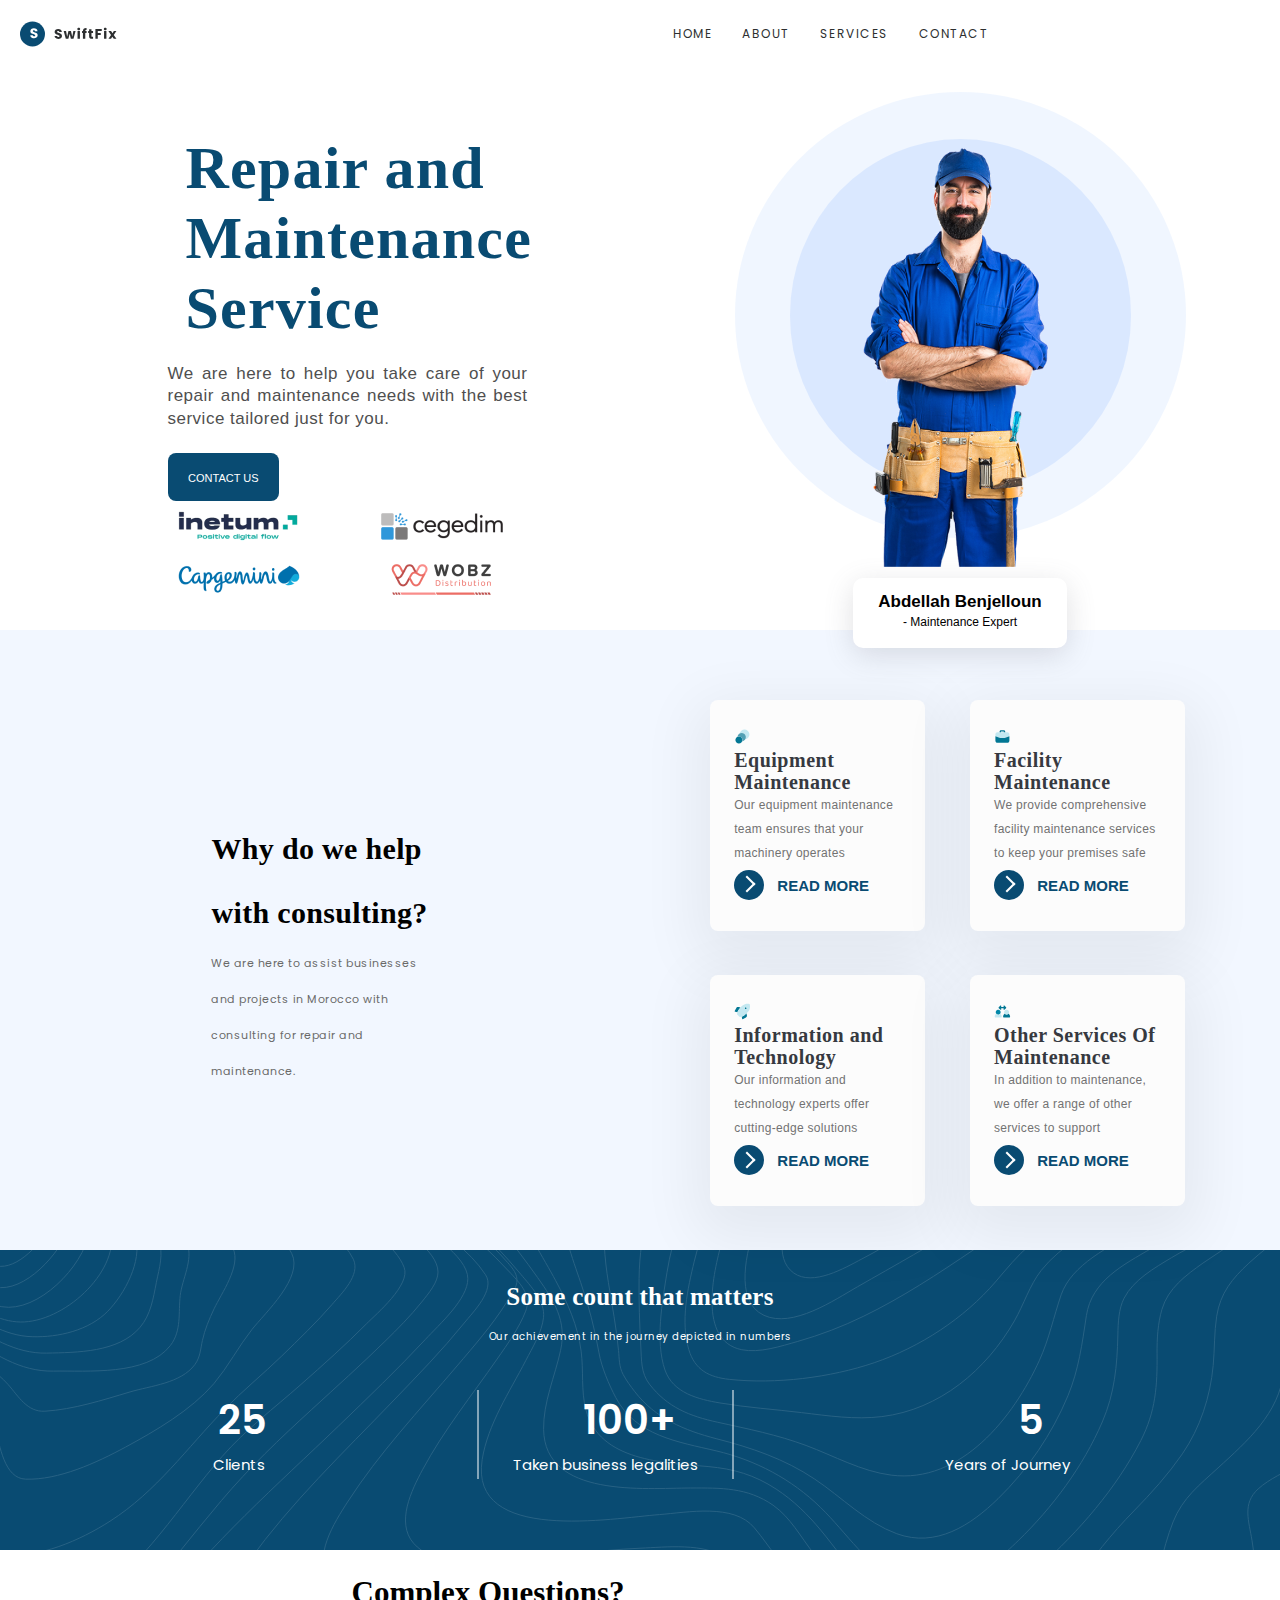
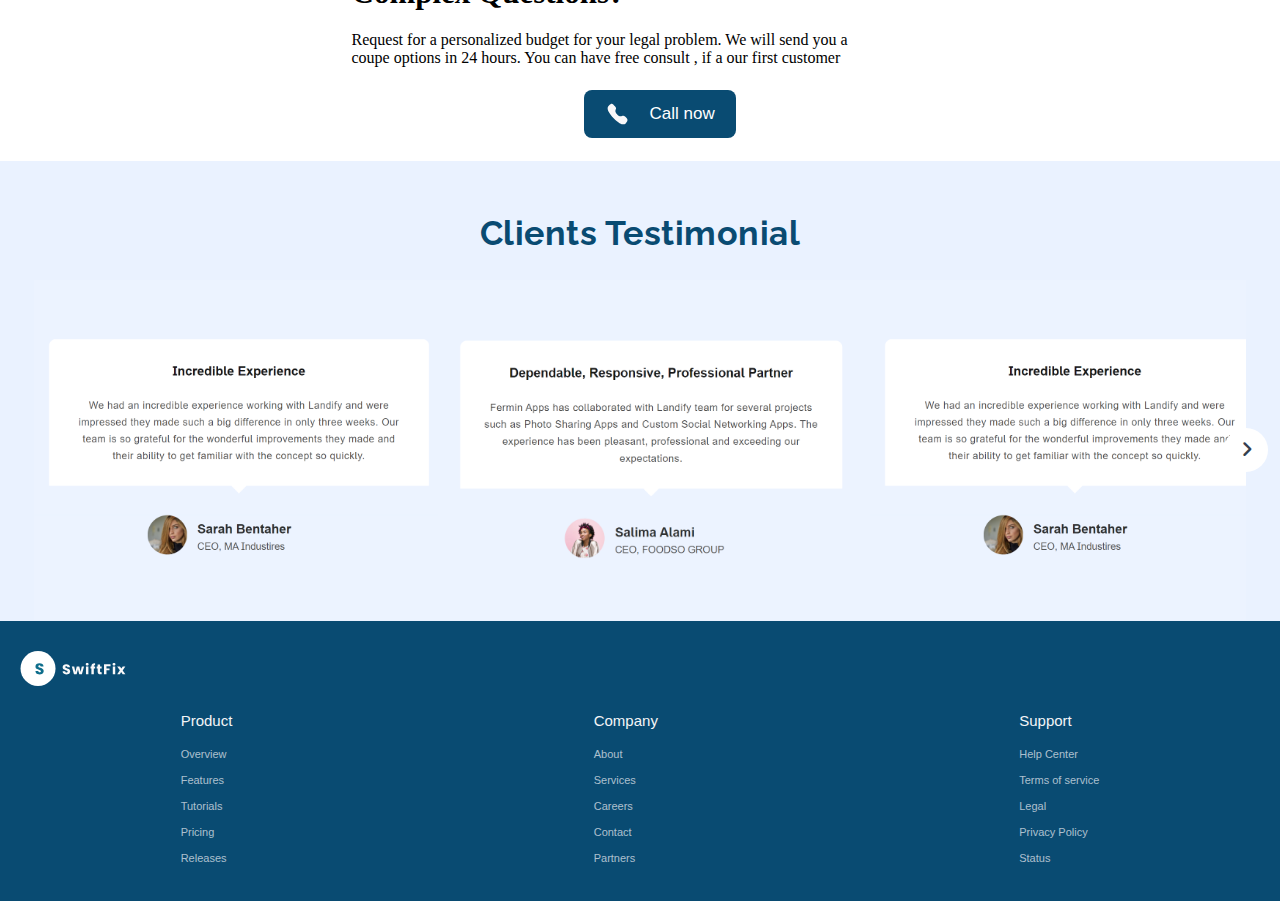
==== commit d400a3b5: "Final version" ====
--- a/index.html
+++ b/index.html
@@ -11,7 +11,9 @@
     <link rel="stylesheet" href="css/style.css" />
     <!-- Unicons CSS -->
     <link rel="stylesheet" href="https://unicons.iconscout.com/release/v4.0.0/css/line.css" />
+    <link rel="stylesheet" href="https://cdnjs.cloudflare.com/ajax/libs/font-awesome/6.2.0/css/all.min.css">
     <script src="js/script.js" defer></script>
+    <script src="js/carousel.js" defer></script>
 
 </head>
 
@@ -83,12 +85,12 @@
                     <p id="description">Top trusted companies in Morocco</p>
                     <div class="logo__companies">
                         <!-- <div> -->
-                            <img src="images/Inetum.png" alt="Inetum Logo">
-                            <img src="images/cegedim.png" alt="Cegedim Logo">
+                        <img src="images/Inetum.png" alt="Inetum Logo">
+                        <img src="images/cegedim.png" alt="Cegedim Logo">
                         <!-- </div>
                         <div> -->
-                            <img src="images/Capgemini.png" alt="Capgemini Logo" id="cap">
-                            <img src="images/Wobz.png" alt="Wobz Logo" id="wobz">
+                        <img src="images/Capgemini.png" alt="Capgemini Logo" id="cap">
+                        <img src="images/Wobz.png" alt="Wobz Logo" id="wobz">
 
                         <!-- </div> -->
 
@@ -119,7 +121,7 @@
                 <p>We are here to assist businesses and projects in Morocco with consulting for repair and maintenance.
                 </p>
             </div>
-            
+
 
         </div>
         <div class="side2">
@@ -193,7 +195,7 @@
                         fill="#027794" />
                 </svg>
                 <h3>Facility Maintenance</h3>
-                <p>We provide comprehensive facility maintenance services to keep your premises safe 
+                <p>We provide comprehensive facility maintenance services to keep your premises safe
                 </p>
                 <button class="learn-more " id="myBtn2" onclick="ModelCard(2)">
                     <span class="circle" aria-hidden="true">
@@ -426,7 +428,7 @@
     <!-- end section four  -->
 
 
-    <section class="testimonial_section">
+    <!-- <section class="testimonial_section">
         <div class="cards">
             <h2>Clients Testimonial</h2>
             <div class="slideshow-container">
@@ -464,12 +466,48 @@
 
                     </div>
                 </div>
+                <div class="mySlides1 ">
+                    <div class="card1">
+                        <h3>Incredible Experience</h3>
+                        <p>We had an incredible experience working with Landify and were impressed they made such a big
+                            difference in only three weeks. Our team is so grateful for the wonderful improvements they
+                            made and
+                            their ability to get familiar with the concept so quickly.</p>
+                    </div>
+                    <div class="client1">
+                        <img src="images/Photo1.svg" alt="Client Photo">
+                        <div class="card_group">
+                            <h3>Sarah Bentaher</h3>
+                            <p>CEO, MA Industires</p>
+                        </div>
+                    </div>
+                </div>
+                <div class="mySlides1">
+                    <div class="card2">
+                        <h3>Dependable, Responsive, Professional Partner</h3>
+                        <p>Fermin Apps has collaborated with Landify team for several projects such as Photo Sharing
+                            Apps and
+                            Custom Social Networking Apps. The experience has been pleasant, professional and exceeding
+                            our
+                            expectations. </p>
+                    </div>
+                    <div class="client2">
+                        <img src="images/Photo.svg" alt="Client Photo">
+                        <div class="card_group">
+                            <h3>Salima Alami</h3>
+                            <p>CEO, FOODSO GROUP</p>
+                        </div>
+
+                    </div>
+                </div>
+         
                 <a class="prev" onclick="plusSlides(-1, 0)">&#10094;</a>
                 <a class="next" onclick="plusSlides(1, 0)">&#10095;</a>
             </div>
-
-        </div>
-    </section>
+        </div>
+    </section> -->
+
+
 
 
     <!-- section four starts -->
@@ -488,6 +526,24 @@
     <!-- end section four  -->
 
 
+
+    <section class="testimonial_section">
+        <h2>Clients Testimonial</h2>
+    <div class="wrapper">
+        <i id="left" class="fa-solid fa-angle-left"></i>
+        <div class="carousel">
+          <img src="images/Capture d’écran 2023-10-16 160858.png" alt="img" draggable="false">
+          <img src="images/Capture d’écran 2023-10-26 222105.png" alt="img" draggable="false">
+          <img src="images/Capture d’écran 2023-10-16 160858.png" alt="img" draggable="false">
+          <img src="images/Capture d’écran 2023-10-26 222105.png" alt="img" draggable="false">
+          <img src="images/Capture d’écran 2023-10-16 160858.png" alt="img" draggable="false">
+          <img src="images/Capture d’écran 2023-10-26 222105.png" alt="img" draggable="false">
+          <img src="images/Capture d’écran 2023-10-16 160858.png" alt="img" draggable="false">
+          <img src="images/Capture d’écran 2023-10-26 222105.png" alt="img" draggable="false">
+        </div>
+        <i id="right" class="fa-solid fa-angle-right"></i>
+      </div>
+    </section>
     <footer>
         <div class="footer__logo">
             <svg viewBox="0 0 165 54" fill="none" xmlns="http://www.w3.org/2000/svg">
@@ -528,38 +584,7 @@
         </div>
     </footer>
 
-    <script>
-
-        let slideIndex = 1;
-        showSlides(slideIndex);
-
-        function plusSlides(n) {
-            showSlides(slideIndex += n);
-        }
-
-        function currentSlide(n) {
-            showSlides(slideIndex = n);
-        }
-
-        function showSlides(n) {
-            let i;
-            let x = document.getElementsByClassName("mySlides1");
-            if (n > x.length) { slideIndex = 1 }
-            if (n < 1) { slideIndex = x.length }
-            for (i = 0; i < x.length; i++) {
-                x[i].style.display = "none";
-            }
-            x[slideIndex - 1].style.display = "block";
-        }
-
-        // Fonction pour changer automatiquement les diapositives
-        function autoSlide() {
-            plusSlides(1);
-        }
-
-        // Démarrez le changement automatique toutes les 3 secondes (3000 millisecondes)
-        setInterval(autoSlide, 3000);
-    </script>
+
 </body>
 
 </html>--- a/css/style.css
+++ b/css/style.css
@@ -1,707 +1,2125 @@
-:root {
-    --base-font-size: 1rem;
-    --primary-color: #094B72;
-}
-/* * {
-  
-    box-sizing: border-box;
- 
+/* ****************************** ****************************** */
+
+                /*  M O B I L E    F I R S T  */
+
+/* ****************************** ****************************** */
+
+@import url('https://fonts.googleapis.com/css2?family=Poppins&family=Raleway&family=Titillium+Web&display=swap');
+
+* {
+  margin: 0;
+  padding: 0;
+  box-sizing: border-box;
+
+}
+
+body {
+  margin-top: 80px;
+  width: 100%;
+}
+
+/* --------- Dropdown ----------- */
+.nav .nav-item .dropdown {
+  display: none;
+  position: absolute;
+  background-color: #fff;
+  min-width: 160px;
+  box-shadow: 0px 8px 16px 0px rgba(0, 0, 0, 0.2);
+  z-index: 1;
+  list-style: none;
+  padding: 0;
+  margin: 0;
+  left: 0;
+}
+
+.nav .nav-item .dropdown li {
+  padding: 12px 16px;
+  text-decoration: none;
+  display: block;
+  color: #2D2F30;
+}
+
+.nav .nav-item .dropdown a {
+  color: #2D2F30;
+  text-transform: none;
+}
+
+/* Affichage du dropdown au survol */
+.nav .nav-item:hover .dropdown {
+  display: block;
+  right: 0;
+}
+
+/* -------------------------------------- */
+
+.nav svg {
+  width: 6.25rem;
+  height: 2.25rem;
+  margin-top: 1.063px;
+  flex-shrink: 0;
+  fill: #094B72;
+}
+
+.nav {
+  position: fixed;
+  top: 0;
+  left: 0;
+  width: 100%;
+  padding: 15px 200px;
+}
+
+.nav,
+.nav .nav-links {
+  display: flex;
+  align-items: center;
+}
+
+.nav {
+  justify-content: space-between;
+}
+
+a {
+  color: #000000;
+  text-decoration: none;
+  color: #2D2F30;
+  font-family: 'Poppins', sans-serif;
+  font-size: 0.75rem;
+  font-style: normal;
+  font-weight: 400;
+  line-height: 1.438rem;
+  letter-spacing: 1.5px;
+  margin: -0.625rem 0 0 0.625rem;
+  text-transform: uppercase;
+}
+
+.nav .logo {
+  font-size: 22px;
+  font-weight: 500;
+}
+
+.nav .nav-links {
+  column-gap: 20px;
+  list-style: none;
+}
+
+.nav .nav-links a {
+  transition: all 0.2s linear;
+}
+
+.nav.openSearch .nav-links a {
+  opacity: 0;
+  pointer-events: none;
+}
+
+.nav .search-icon {
+  color: #000000;
+  font-size: 20px;
+  cursor: pointer;
+
+}
+
+.nav .search-box {
+  position: absolute;
+  right: 250px;
+  height: 45px;
+  max-width: 555px;
+  width: 100%;
+  opacity: 0;
+  pointer-events: none;
+  transition: all 0.2s linear;
+}
+
+.nav.openSearch .search-box {
+  opacity: 1;
+  pointer-events: auto;
+}
+
+.search-box .search-icon {
+  position: absolute;
+  left: 15px;
+  top: 50%;
+  left: 15px;
+  color: #4a98f7;
+  transform: translateY(-50%);
+}
+
+.search-box input {
+  height: 100%;
+  width: 100%;
+  border: none;
+  outline: none;
+  border-radius: 6px;
+  background-color: #ffffff;
+  padding: 0 15px 0 45px;
+}
+
+.nav .navOpenBtn,
+.nav .navCloseBtn {
+  display: none;
+}
+
+body section {
+  display: block;
+}
+
+
+/* ------------------------------------------- */
+/* /////////////  Index Page ///////////////// */
+.title h1,
+.title p {
+  width: 360px;
+}
+
+.card1,
+.card2 {
+  width: 340px;
+}
+
+/* ------------------------------------------- */
+/* /////////////  About Page ///////////////// */
+
+.collapsible {
+  width: 304px;
+}
+
+.about__heading h1,
+.contact__heading h1 {
+  width: 244.41px;
+}
+
+.content {
+  width: 304px;
+}
+
+.contact__title {
+  width: 100%;
+  display: flex;
+  flex-direction: column;
+  align-items: center;
+}
+
+
+/* index main */
+
+.main {
+  width: 100%;
+  box-sizing: border-box;
+}
+
+.container {
+  display: flex;
+  flex-direction: column;
+  flex-wrap: wrap;
+  align-items: center;
+}
+
+h1 {
+  font-size: 51px;
+  margin-bottom: 1rem;
+  color: #094B72;
+  padding: 0 18px;
+
+}
+
+.title,
+.main__image,
+#form {
+  display: flex;
+  flex-direction: column;
+  align-items: center;
+}
+
+.main__title p {
+  font-size: 17px;
+  color: #4F4F4F;
+  font-family: 'Plus Jakarta Sans', sans-serif;
+  font-style: normal;
+  font-weight: 500;
+  line-height: 133%;
+  letter-spacing: -0.5px;
+  text-align: justify;
+  padding: 0 20px;
+}
+
+#description,
+.logo__companies {
+  display: none;
+}
+
+.main__title button,
+.form-flow button {
+  width: 111.6px;
+  height: 48px;
+  flex-shrink: 0;
+  border-radius: 8px;
+  border: 0px;
+  background: #094B72;
+  padding: 0;
+  margin-top: 23px;
+}
+
+button span {
+  font-size: 11px;
+  color: #FFFFFF;
+}
+
+.main__image {
+  margin-top: 30px;
+}
+
+.ellipse1 {
+  height: 345px;
+  width: 340px;
+  background: rgba(110, 168, 255, 0.10);
+  border-radius: 50%;
+  display: flex;
+  justify-content: center;
+  align-items: center;
+  padding: 0 0 0px 0px;
+}
+
+.ellipse2 {
+  height: 282px;
+  width: 278px;
+  background: #6ea8ff2b;
+  border-radius: 50%;
+  display: flex;
+  justify-content: center;
+  align-items: center;
+}
+
+.ellipse2 img {
+  width: 300px;
+  padding: 38px 50px 0;
+}
+
+.name {
+  display: flex;
+  flex-wrap: wrap;
+  justify-content: center;
+  flex-shrink: 0;
+  border-radius: 10px;
+  background: #FFFFFF;
+  box-shadow: rgba(100, 100, 111, 0.2) 0px 7px 29px 0px;
+  flex-direction: column;
+  align-items: center;
+  height: 70px;
+  width: 214px;
+}
+
+.name h2 {
+  font-family: 'Plus Jakarta Sans', sans-serif;
+  font-size: 17px;
+  font-style: normal;
+  font-weight: 600;
+  line-height: 18px;
+}
+
+.name p {
+  font-family: 'Plus Jakarta Sans', sans-serif;
+  font-size: 12px;
+  padding: 4px 0;
+}
+
+/* ///////////// Section 2 ///////////////// */
+
+.feature__section,
+.cta__section {
+  background: rgb(242, 247, 255);
+  display: flex;
+  flex-direction: column;
+  align-items: center;
+}
+
+.side1 {
+  display: flex;
+  flex-direction: column;
+  width: 232px;
+  align-items: center;
+  margin-top: 25px;
+}
+
+.title2 h2 {
+  font-family: 'Playfair Display';
+  font-size: 37px;
+
+}
+
+.side2 {
+  display: flex;
+  flex-direction: column;
+  align-items: center;
+  width: 200px;
+  margin: 30px 0;
+  row-gap: 19px;
+}
+
+.feature {
+  background: rgb(252, 252, 252);
+  box-shadow: rgba(0, 0, 0, 0.06) 0px 18px 58px 16px;
+  width: 215px;
+  height: 248px;
+  padding: 24px 24px 0;
+  display: flex;
+  flex-direction: column;
+  align-items: flex-start;
+  row-gap: 6px;
+}
+
+.num3,
+.num4 {
+  row-gap: 11px;
+}
+
+.feature svg {
+  width: 25px;
+  height: 25px;
+}
+
+/* --- Button Animee --- */
+
+button {
+  position: relative;
+  display: inline-block;
+  cursor: pointer;
+  outline: none;
+  border: 0;
+  vertical-align: middle;
+  text-decoration: none;
+  background: transparent;
+  padding: 0;
+  font-size: inherit;
+}
+
+button.learn-more {
+  width: 168px;
+  margin: 5px 0;
+}
+
+button.learn-more .circle {
+  transition: all 0.45s cubic-bezier(0.65, 0, 0.076, 1);
+  position: relative;
+  display: block;
+  margin: 0;
+  width: 30px;
+  height: 30px;
+  background: #094B72;
+  border-radius: 1.625rem;
+}
+
+button.learn-more .circle .icon {
+  transition: all 0.45s cubic-bezier(0.65, 0, 0.076, 1);
+  position: absolute;
+  top: 0;
+  bottom: 0;
+  margin: auto;
+  background: #fff;
+}
+
+button.learn-more .circle .icon.arrow {
+  transition: all 0.45s cubic-bezier(0.65, 0, 0.076, 1) 0s;
+  left: 0.625rem;
+  width: 10px;
+  height: 3px;
+  background: none;
+}
+
+button.learn-more .circle .icon.arrow::before {
+  position: absolute;
+  content: "";
+  top: -0.29rem;
+  right: 0.0625rem;
+  width: 0.625rem;
+  height: 0.625rem;
+  border-top: 0.125rem solid #fff;
+  border-right: 0.125rem solid #fff;
+  transform: rotate(45deg);
+}
+
+button.learn-more .button-text {
+  transition: all 0.45s cubic-bezier(0.65, 0, 0.076, 1);
+  position: absolute;
+  top: 0;
+  left: 0;
+  right: 0;
+  bottom: 0;
+  padding: 7px 0 0;
+  color: #094B72;
+  font-weight: 700;
+  line-height: 1.6;
+  text-align: center;
+  text-transform: uppercase;
+}
+
+button:hover .circle {
+  width: 100%;
+}
+
+button:hover .circle .icon.arrow {
+  background: #fff;
+  transform: translate(1rem, 0);
+}
+
+button:hover .button-text {
+  color: #fff;
+}
+
+/* --------- Modal ---------- */
+.modal {
+  display: none;
+  position: fixed;
+  z-index: 1;
+  padding-top: 100px;
+  left: 0;
+  top: 0;
+  width: 100%;
+  height: 100%;
+  overflow: auto;
+  backdrop-filter: blur(10px);
+  background-color: rgba(0, 0, 0, 0.4);
+}
+
+/* Modal Content */
+.modal-content {
+  background-color: #fefefe;
+  margin: auto;
+  padding: 20px;
+  border: 1px solid #888;
+  /* width: 80%; */
+  width: 288px;
+  height: 300px;
+  border-radius: 1rem;
+}
+
+/* The Close Button */
+.close {
+  color: #aaaaaa;
+  float: right;
+  font-size: 28px;
+  font-weight: bold;
+}
+
+.close:hover,
+.close:focus {
+  color: #000;
+  text-decoration: none;
+  cursor: pointer;
+}
+
+/* ------ Message Card --------- */
+.card {
+  max-width: 320px;
+  border-width: 1px;
+  border-color: rgba(219, 234, 254, 1);
+
+  background-color: rgba(255, 255, 255, 1);
+  padding: 1rem;
+}
+
+.header {
+  display: flex;
+  align-items: center;
+  grid-gap: 1rem;
+  gap: 1rem;
+}
+
+.icon svg {
+  height: 1rem;
+  width: 1rem;
+}
+
+.alert {
+  font-weight: 600;
+  color: rgba(107, 114, 128, 1);
+}
+
+.message {
+  margin-top: 1rem;
+  color: rgba(107, 114, 128, 1);
+}
+
+.actions {
+  margin-top: 1.5rem;
+}
+
+.actions a {
+  text-decoration: none;
+}
+
+.mark-as-read,
+.read {
+  display: inline-block;
+  border-radius: 0.5rem;
+  width: 100%;
+  padding: 0.75rem 1.25rem;
+  text-align: center;
+  font-size: 0.875rem;
+  line-height: 1.25rem;
+  font-weight: 600;
+}
+
+.read {
+  background-color: rgba(59, 130, 246, 1);
+  color: rgba(255, 255, 255, 1);
+}
+
+.mark-as-read {
+  margin-top: 0.5rem;
+  background-color: rgba(249, 250, 251, 1);
+  color: rgba(107, 114, 128, 1);
+  transition: all .15s ease;
+}
+
+.mark-as-read:hover {
+  background-color: rgb(230, 231, 233);
+}
+
+/* ------------------------------------------- */
+/* ///////////// Section 3 ///////////////// */
+
+.achievement__section {
+  flex-shrink: 0;
+  background: url(../images/Patterns.svg) rgb(9, 75, 114);
+  margin-top: 0;
+  color: #FFF;
+  height: 500px;
+}
+
+.achievement__title,
+.card1,
+.card2 {
+  display: flex;
+  flex-wrap: wrap;
+  flex-direction: column;
+  align-items: center;
+}
+
+.achievement__title h3 {
+  margin: 15px 0 0;
+  text-align: center;
+  font-feature-settings: "salt", "liga" 0;
+  font-family: "Playfair Display";
+  font-size: 25px;
+  font-style: normal;
+  font-weight: 900;
+  line-height: 64px;
+  letter-spacing: 0.24px;
+}
+
+.achievement__title p {
+  font-feature-settings: "salt", "liga" 0;
+  font-family: 'Poppins', sans-serif;
+  font-size: 10px;
+  font-style: normal;
+  letter-spacing: 0.5px;
+}
+
+.stats,
+.testimonial_section,
+.cards {
+  display: flex;
+  flex-direction: column;
+  align-items: center;
+}
+
+.stats__container {
+  row-gap: 66px;
+  margin-top: 45px;
+}
+
+.stats span {
+  color: #FFF;
+  text-align: center;
+  font-family: 'Poppins', sans-serif;
+  font-size: 30px;
+  font-style: normal;
+  font-weight: 600;
+}
+
+.stats p {
+  color: #FFF;
+  text-align: center;
+  font-feature-settings: "salt", "liga" 0;
+  font-family: 'Poppins', sans-serif;
+  font-size: 14px;
+  font-style: normal;
+  line-height: 29px;
+}
+
+/* ------------------------------------------- */
+/* ///////////// Section 4 ///////////////// */
+
+.testimonial_section {
+  background: rgb(234 242 255);
+  height: 460px;
+}
+
+.wrapper{
+  display: flex;
+  margin: 0 34px;
+  position: relative;
+   background-color: rgb(236 243 255);;
+}
+.wrapper i{
+  top: 50%;
+  height: 44px;
+  width: 44px;
+  color: #343F4F;
+  cursor: pointer;
+  font-size: 1.15rem;
+  position: absolute;
+  text-align: center;
+  line-height: 44px;
+  background: #fff;
+  border-radius: 50%;
+  transform: translateY(-50%);
+  transition: transform 0.1s linear;
+}
+.wrapper i:active{
+  transform: translateY(-50%) scale(0.9);
+}
+.wrapper i:hover{
+  background: #f2f2f2;
+}
+.wrapper i:first-child{
+  left: -22px;
+  display: none;
+}
+.wrapper i:last-child{
+  right: -22px;
+}
+.wrapper .carousel{
+  font-size: 0px;
+  cursor: pointer;
+  overflow: hidden;
+  white-space: nowrap;
+  scroll-behavior: smooth;
+}
+.carousel.dragging{
+  cursor: grab;
+  scroll-behavior: auto;
+}
+.carousel.dragging img{
+  pointer-events: none;
+}
+.carousel img{
+  height: 340px;
+  object-fit: contain;
+  user-select: none;
+  margin-left: 14px;
+  width: calc(100% / 3);
+}
+.carousel img:first-child{
+  margin-left: 0px;
+}
+
+@media screen and (max-width: 900px) {
+  .carousel img{
+    width: calc(100% / 2);
+  }
+}
+
+@media screen and (max-width: 550px) {
+  .carousel img{
+    width: 100%;
+  }
+}
+
+
+.cards {
+  row-gap: 10px;
+  margin-bottom: 31px;
+
+}
+
+.card1,
+.card2 {
+  margin: 10px 10px 0;
+  background: rgb(255, 255, 255);
+  gap: 10px;
+  padding: 25px 25px 37px;
+  clip-path: polygon(0% 0%, 100% 0%, 100% 95%, 52% 95%, 50% 100%, 48% 95%, 0px 95%);
+  border-bottom-left-radius: 51px;
+  border-bottom-right-radius: 51px;
+  border-top-left-radius: 42px;
+  border-top-right-radius: 42px;
+}
+
+.client1,
+.client2 {
+  display: flex;
+  flex-direction: row;
+  align-items: center;
+  column-gap: 13px;
+  justify-content: center;
+}
+
+.testimonial_section h2 {
+  background: rgb(234 242 255);
+  font-size: 34px;
+  margin: 35px 0 10px;
+  font-feature-settings: "salt", "liga" 0;
+  font-family: "Raleway", sans-serif;
+  font-style: normal;
+  font-weight: 700;
+  line-height: 64px;
+  letter-spacing: 0.5px;
+  padding: 5px 28px;
+  color: #094B72;
+}
+
+.cards {
+  row-gap: 10px;
+  margin-bottom: 31px;
+}
+
+.card1,
+.card2 {
+  margin: 10px 10px 0;
+  background: rgb(255, 255, 255);
+  gap: 10px;
+  padding: 25px 25px 37px;
+  clip-path: polygon(0% 0%, 100% 0%, 100% 95%, 52% 95%, 50% 100%, 48% 95%, 0px 95%);
+  border-bottom-left-radius: 51px;
+  border-bottom-right-radius: 51px;
+  border-top-left-radius: 42px;
+  border-top-right-radius: 42px;
+}
+
+.client1,
+.client2 {
+  display: flex;
+  flex-direction: row;
+  align-items: center;
+  column-gap: 13px;
+  justify-content: center;
+}
+
+/* ----- Caroussel ----- */
+
+.mySlides1,
+.mySlides2 {
+  display: none;
+}
+
+/* Slideshow container */
+
+.slideshow-container {
+  max-width: 100%;
+  position: relative;
+  margin: auto;
+}
+
+/* Next & previous buttons */
+
+.prev,
+.next {
+  cursor: pointer;
+  position: absolute;
+  top: 50%;
+  width: auto;
+  padding: 16px;
+  margin-top: -40px;
+  color: white;
+  font-weight: bold;
+  font-size: 18px;
+  transition: 0.6s ease;
+  border-radius: 0 3px 3px 0;
+  user-select: none;
+}
+
+/* Position the "next button" to the right */
+
+.next {
+  right: 0;
+  border-radius: 3px 0 0 3px;
+}
+
+/* On hover, add a grey background color */
+
+.prev:hover,
+.next:hover {
+  background-color: #f1f1f1;
+  color: black;
+}
+
+/* ------------------------------------------- */
+/* ///////////// Section 5 ///////////////// */
+
+.cta__section {
+  background: none;
+}
+
+.first__part {
+  display: flex;
+  flex-direction: column;
+  width: 280px;
+  align-items: center;
+  margin-top: 25px;
+  row-gap: 30px;
+}
+
+.first__part h3 {
+  font-family: 'Playfair Display';
+  font-size: 31px;
+}
+
+.cta__section button {
+  width: 152px;
+  height: 48px;
+  flex-shrink: 0;
+  border-radius: 8px;
+  border: 0px;
+  background: #094B72;
+  padding: 0;
+  margin: 23px;
+  display: flex;
+  flex-direction: row;
+  align-items: center;
+  justify-content: space-evenly;
+}
+
+.cta__section button img {
+  width: 23px;
+
+}
+
+.cta__section button span {
+  color: #FFF;
+  font-size: 17px;
+}
+
+/* ------------------------------------------- */
+/* /////////////  Footer ///////////////// */
+
+footer {
+  flex-shrink: 0;
+  background: #094B72;
+  height: 280px;
+}
+
+.footer__logo svg {
+  width: 120px;
+  height: 35px;
+  margin: 30px 0px 0px 14px;
+}
+
+.footer__nav {
+  display: flex;
+  align-items: center;
+  justify-content: space-around;
+  margin-top: 16px;
+}
+
+.footer__nav ul {
+  list-style-type: none;
+}
+
+.footer__nav ul li {
+  color: #eeeff4b8;
+  font-feature-settings: 'salt' on, 'liga' off;
+  font-family: 'Inter', sans-serif;
+  font-size: 11px;
+  font-style: normal;
+  font-weight: 400;
+  line-height: 26px;
+  padding: 0;
+}
+
+.footer__nav .heading {
+  color: #F4F5F7;
+  padding: 0 0 5px 0;
+  font-size: 15px;
+  font-style: normal;
+  font-weight: 500;
+  line-height: 30px;
+}
+
+/* ------------------------------------------- */
+/* /////////////  Contact Page ///////////////// */
+
+.contact__title {
+  margin-top: 60px;
+  display: flex;
+  flex-direction: column;
+  align-items: center;
+  /* width: 80%; */
+}
+
+.contact__heading {
+  /* font-size: 40px; */
+  width: 244.41px;
+}
+
+.contact__heading h1 {
+  font-size: 42px;
+}
+
+#form {
+  row-gap: 10px;
+  width: 100%;
+  margin-top: 25px;
+}
+
+.contact__dropdown {
+  display: flex;
+  flex-direction: column;
+  width: 165.6px;
+  row-gap: 5px;
+}
+
+.selections select {
+  width: 165.6px;
+}
+
+.elements {
+  display: flex;
+  flex-direction: column;
+}
+
+.form-flow {
+  width: 70%;
+}
+
+.contact__title input {
+  width: 100%;
+  border: none;
+  height: 40px;
+  padding: 0;
+  padding-left: 25px;
+  background-color: #ffffff;
+  outline: none;
+  box-shadow: 0 0 7px 0 rgba(0, 0, 0, 0.2);
+}
+
+.contact__title input.message__box {
+  height: 135px;
+}
+
+label {
+  font-family: 'Lato', sans-serif;
+  color: #727272;
+}
+
+.contact__title select option {
+  color: #AEAEAE;
+  font-family: 'Lato', sans-serif;
+  font-size: 14px;
+  font-style: normal;
+  font-weight: 700;
+  line-height: 120%;
+  letter-spacing: 0.28px;
+}
+
+.contact__title select {
+  width: 100%;
+  border: none;
+  font-family: 'Lato', sans-serif;
+  height: 40px;
+  margin-top: 10px;
+  padding-left: 25px;
+  background-color: #ffffff;
+  outline: none;
+  box-shadow: 0 0 7px 0 rgba(0, 0, 0, 0.2);
+}
+
+.elements__button {
+  display: flex;
+  flex-direction: row;
+  justify-content: center;
+}
+
+/* ////// Map //// */
+
+.contact__map {
+  height: 450px;
+  display: flex;
+  justify-content: center;
+  align-items: center;
+  width: 100%;
+}
+
+#googleMap {
+  width: 75%;
+  height: 80%;
+}
+
+/* ----- Form Validation ----------- */
+
+.form-flow i {
+  right: 1rem;
+  bottom: 2.1rem;
+  visibility: hidden;
+}
+
+.form-flow small {
+  visibility: hidden;
+}
+
+.form-flow.success input {
+  border: 1px solid transparent;
+  border-color: rgb(83, 200, 15);
+  visibility: visible;
+}
+
+.form-flow.error input {
+  border: 1px solid transparent;
+  border-color: rgb(199, 34, 34);
+  visibility: visible;
+}
+
+.form-flow.error select {
+  border: 1px solid red;
+}
+
+.form-flow.success .fa-check-circle {
+  visibility: visible;
+  color: rgb(83, 200, 15);
+}
+
+.form-flow.error .fa-exclamation-circle {
+  visibility: visible;
+  color: rgb(199, 34, 34);
+}
+
+.form-flow.error small {
+  visibility: visible;
+  color: rgb(199, 34, 34);
+  ;
+}
+
+/* ------------------------------------------- */
+/* /////////////  About Page ///////////////// */
+
+.about__main {
+  height: 650px;
+}
+
+#about__image {
+  width: 316px;
+  padding: 46px 50px 0;
+}
+
+.about__title {
+  margin-top: 25px;
+}
+
+/* FAQ section  */
+.faq__section {
+  display: flex;
+  flex-direction: column;
+  padding: 28px;
+  row-gap: 10px;
+  align-items: center;
+}
+
+.collapse {
+  display: flex;
+  flex-direction: column;
+  align-items: center;
+}
+
+.collapse h2 {
+  font-size: 35px;
+  color: #094B72;
+}
+
+.collapsible {
+  background-color: #6ea8ff2b;
+  color: rgb(0, 0, 0);
+  cursor: pointer;
+  padding: 18px;
+  width: 100%;
+  border: none;
+  text-align: left;
+  outline: none;
+  font-size: 15px;
+}
+
+.active,
+.collapsible:hover {
+  background-color: #094B72;
+  color: #FFFFFF;
+}
+
+.collapsible:after {
+  content: '\002B';
+  color: rgb(0, 0, 0);
+  font-weight: bold;
+  float: right;
+  margin-left: 5px;
+}
+
+.active:after {
+  content: "\2212";
+}
+
+.content {
+  padding: 0 18px;
+  max-height: 0;
+  overflow: scroll;
+  transition: max-height 0.2s ease-out;
+  background-color: #f1f1f1;
+}
+
+/* ------------------------------------------- */
+/* /////////////  Service Page ///////////////// */
+
+.title__service h1 {
+  font-size: 37px;
+  padding: 20px 20px 15px;
+}
+
+.image__service {
+  margin-bottom: 25px;
+}
+
+.image__service img {
+  width: 336px;
+  padding: 38px 30px 0;
+}
+
+/* ****************************** ****************************** */
+
+/* R E S P O N S I V E */
+
+/* ****************************** ****************************** */
+
+@media screen and (max-width: 1160px) {
+  .nav {
+    padding: 15px 100px;
+  }
+
+  .nav .search-box {
+    right: 150px;
+  }
+}
+
+@media screen and (max-width: 950px) {
+  .nav {
+    padding: 15px 50px;
+  }
+
+  .nav .search-box {
+    right: 100px;
+    max-width: 400px;
+  }
+
+}
+
+@media screen and (max-width: 768px) {
+  .menu {
+    width: 30px;
+  }
+
+  #searchIcon {
+    padding-left: 120px;
+  }
+
+  a {
+    color: #fcfcfc;
+    text-decoration: none;
+  }
+
+  .nav .navOpenBtn,
+  .nav .navCloseBtn {
+    display: block;
+    margin-right: 10px;
+
+  }
+
+  .nav {
+    padding: 15px 20px;
+    background: #ffffff;
+    z-index: 1;
+  }
+
+  .nav .nav-links {
+    position: fixed;
+    top: 0;
+    right: -100%;
+    height: 100%;
+    max-width: 280px;
+    width: 100%;
+    padding-top: 100px;
+    row-gap: 30px;
+    flex-direction: column;
+    background-color: #094B72;
+    box-shadow: 0 2px 10px rgba(0, 0, 0, 0.1);
+    transition: all 0.4s ease;
+    z-index: 100;
+
+  }
+
+  .nav.openNav .nav-links {
+    right: 0;
+  }
+
+  .nav .navOpenBtn {
+    color: #000000;
+    font-size: 20px;
+    cursor: pointer;
+  }
+
+  .nav .navCloseBtn {
+    position: absolute;
+    top: 20px;
+    right: 20px;
+    color: #ffffff;
+    font-size: 20px;
+    cursor: pointer;
+  }
+
+  .nav .search-box {
+    top: calc(100% + 10px);
+    max-width: calc(100% - 20px);
+    right: 50%;
+    transform: translateX(50%);
+    box-shadow: 0 2px 10px rgba(0, 0, 0, 0.1);
+  }
+}
+
+@media screen and (min-width: 871px) {
+
+  .name {
+    margin-top: 40px;
+  }
+
+  .ellipse2 {
+    width: 341px;
+    height: 353px;
+  }
+
+  .ellipse1 {
+    width: 451px;
+    height: 446px;
+  }
+
+  .ellipse2 img {
+    width: 366px;
+    height: 457px;
+  }
+}
+
+@media screen and (min-width: 768px) and (max-width: 871px) {
+  .main__image {
+    display: flex;
+    flex-direction: column;
+    align-items: center;
+    margin: 20px 0 0;
+  }
+
+  .ellipse1 {
+    width: 384px;
+    height: 385px;
+  }
+
+  .ellipse2 {
+    width: 308px;
+    height: 312px;
+  }
+
+  .name {
+    margin-top: 40px;
+  }
+
+  .main__image {
+    margin: 50px 0 0;
+  }
+}
+
+/* ------- Dropdown ----- */
+@media screen and (min-width: 769px) {
+
+  .about__heading h1,
+  .contact__heading h1 {
+    width: 300.41px;
+  }
+
+  .nav .nav-item .dropdown {
+    display: none;
+    position: absolute;
+    background-color: #fff;
+    width: 400px;
+    /* Largeur du dropdown */
+    box-shadow: 0px 8px 16px 0px rgba(0, 0, 0, 0.2);
+    z-index: 1;
+    list-style: none;
+    padding: 0;
+    margin-left: 50%;
+    left: 0;
+  }
+
+  .nav .nav-item .dropdown li {
+    padding: 12px 16px;
+    text-decoration: none;
+    display: block;
+    color: #2D2F30;
+  }
+
+  .nav .nav-item .dropdown a {
+    color: #2D2F30;
+    text-transform: none;
+  }
+
+  /* Positionnement du dropdown au-dessus de "service" */
+  .nav .nav-item:nth-child(3):hover .dropdown {
+    display: block;
+    position: absolute;
+    left: 0;
+    top: 100%;
+  }
+
+  .nav {
+    padding: 15px 20px;
+    background: #ffffff;
+    z-index: 1;
+  }
+
+  /* ------------------------------------------- */
+  /* /////////////  Index Page ///////////////// */
+
+  .container,
+  .feature__section {
+    display: grid;
+    grid-template-columns: repeat(2, 1fr);
+    grid-template-rows: repeat(1, 550px);
+    background-color: #FFFFFF;
+    justify-items: center;
+  }
+
+  .container2 {
+    display: grid;
+    grid-template-columns: repeat(2, 1fr);
+    grid-template-rows: repeat(1, 650px);
+    background-color: #FFFFFF;
+    justify-items: center;
+
+  }
+
+
+  /* .container {
+    justify-items: center;
   } */
 
-body {
+  .title {
+    /* width: 100%; */
+    width: 345px;
+    display: flex;
+    flex-direction: column;
+    align-items: flex-start;
+  }
+
+  .main__title .title h1 {
+    color: #094B72;
+    font-family: 'Playfair Display';
+    font-size: 60px;
+    font-style: normal;
+    font-weight: 700;
+    line-height: 70px;
+    letter-spacing: 0.02em;
     margin: 0;
-    padding: 0;
-}
-
-/* ------- header ------- */
-
-.logo {
+  }
+
+  .main__title {
+    margin: 50px 0 10px 40px;
+  }
+
+  .main__image {
     display: flex;
-    padding: 0;
-    margin: 0.625rem 0 0;
-}
-
-.logo svg {
-    width: 9.375rem;
-    height: 2.25rem;
-    margin-top: 1.063px;
-    flex-shrink: 0;
-    fill: #094B72;
-}
-
-.nav__bar {
+    flex-direction: column;
+    align-items: center;
+    /* margin: 20px 0 0; */
+  }
+
+  .ellipse1 {
+    /* width: 384px;   Pour width entre 769 et 800
+    height: 385px; */
+    /* width: 484px;
+    height: 462px; */
+    background: rgba(110, 168, 255, 0.10);
+    border-radius: 50%;
     display: flex;
-    padding: 0;
-    gap: 1.875rem;
-}
-
-header ul li {
-    float: right;
-    display: inline-flex;
-    padding: 0.75rem;
     justify-content: center;
     align-items: center;
-    gap: 3.5rem;
-}
-
-header ul li a {
-    display: block;
-    text-align: center;
-    text-decoration: none;
-    color: #2D2F30;
+    /* padding: 0 0 0px 0px; */
+  }
+
+  .ellipse2 {
+    /* width: 308px;   Pour width entre 769 et 800
+    height: 312px; */
+    /* width: 341px;
+    height: 353px; */
+    background: #6ea8ff2b;
+    border-radius: 50%;
+    display: flex;
+    justify-content: center;
+    align-items: center;
+    /* padding: 0.49px 110px 171px 68.2px; */
+    /* margin-top: -171px; */
+  }
+
+  .ellipse2 img {
+
+    /* width: 340px;
+    height: 418px; */
+    margin: 46px 0 0 10px;
+  }
+
+  .main__title p {
+    font-size: 17px;
+    color: #4F4F4F;
+    font-family: 'Plus Jakarta Sans', sans-serif;
+    font-style: normal;
+    font-weight: 500;
+    line-height: 133%;
+    letter-spacing: 0.5px;
+    text-align: justify;
+    padding: 20px 0 0;
+  }
+
+  .main__title button {
+    width: 111.6px;
+    height: 48px;
+    flex-shrink: 0;
+    border-radius: 8px;
+    border: 0px;
+    background: #094B72;
+    padding: 0;
+    margin-top: 23px;
+  }
+
+  .main__title button span {
+    font-size: 11px;
+    color: #FFFFFF;
+  }
+
+  .name {
+    display: flex;
+    flex-wrap: wrap;
+    justify-content: center;
+    flex-shrink: 0;
+    border-radius: 10px;
+    background: #FFFFFF;
+    box-shadow: rgba(100, 100, 111, 0.2) 0px 7px 29px 0px;
+    flex-direction: column;
+    align-items: center;
+    height: 70px;
+    width: 214px;
+  }
+
+  .name h2 {
+    font-family: 'Plus Jakarta Sans', sans-serif;
+    font-size: 17px;
+    font-style: normal;
+    font-weight: 600;
+    line-height: 18px;
+  }
+
+  .name p {
+    font-family: 'Plus Jakarta Sans', sans-serif;
+    font-size: 12px;
+    padding: 4px 0;
+  }
+
+  .logo__companies {
+    display: flex;
+    flex-direction: row;
+    align-items: center;
+    flex-wrap: wrap;
+    justify-content: space-between;
+    row-gap: 10px;
+    padding: 10px;
+  }
+
+  /* ///////////// Section 2 ///////////////// */
+
+
+  .feature__section {
+    grid-template-columns: repeat(2, 1fr);
+    grid-template-rows: repeat(1, 620px);
+    background: rgb(242, 247, 255);
+  }
+
+
+  .side1 {
+    width: 294.31px;
+    display: flex;
+    flex-direction: column;
+    align-content: center;
+    flex-wrap: wrap;
+    justify-content: center;
+  }
+
+  .title2 {
+    width: 217px;
+  }
+
+  .side1 h2 {
+    font-family: "Playfair Display";
+    font-size: 30px;
+    font-weight: 700;
+    line-height: 64px;
+    letter-spacing: 0.323077px;
+    text-align: left;
+  }
+
+  .side1 p {
+    color: #6a6a6a;
+    font-feature-settings: "clig" 0, "liga" 0;
     font-family: 'Poppins', sans-serif;
-    font-size: 0.75rem;
+    font-size: 11px;
     font-style: normal;
     font-weight: 400;
-    line-height: 1.438rem;
-    letter-spacing: 1.5px;
-    margin: -0.625rem 0 0 0.625rem;
+    line-height: 36px;
+    letter-spacing: 0.5px;
+  }
+
+  .side2 {
+    display: grid;
+    grid-template-columns: repeat(2, 1fr);
+    grid-template-rows: repeat(1, 282px);
+    /* row-gap: 0px; */
+    column-gap: 30px;
+    /* margin-top: 45px; */
+    margin-left: -10px;
+    width: 489.6px;
+    justify-items: start;
+  }
+
+  .feature svg {
+    width: 16.8px;
+  }
+
+  .feature h3 {
+    color: #363940;
+    font-family: 'Playfair Display';
+    font-size: 20px;
+    font-style: normal;
+    font-weight: 550;
+    line-height: 22px;
+    letter-spacing: 0.5px;
+  }
+
+  .feature p {
+    color: #727272;
+    font-feature-settings: 'clig' off, 'liga' off;
+    font-family: 'Plus Jakarta Sans', sans-serif;
+    font-size: 12px;
+    font-style: normal;
+    font-weight: 400;
+    line-height: 24px;
+    letter-spacing: 0.3px;
+  }
+
+  .feature {
+    display: flex;
+    width: 215px;
+    height: 231px;
+    padding: 24px;
+    flex-direction: column;
+    align-items: flex-start;
+    border-radius: 8px;
+    background: rgb(252, 252, 252);
+    box-shadow: rgba(0, 0, 0, 0.06) 0px 18px 58px 16px;
+    gap: 0;
+  }
+
+  /* --- Button Animee --- */
+
+  button {
+    position: relative;
+    display: inline-block;
+    cursor: pointer;
+    outline: none;
+    border: 0;
+    vertical-align: middle;
+    text-decoration: none;
+    background: transparent;
+    padding: 0;
+    font-size: inherit;
+  }
+
+  button.learn-more {
+    width: 168px;
+    margin: 5px 0;
+  }
+
+  button.learn-more .circle {
+    transition: all 0.45s cubic-bezier(0.65, 0, 0.076, 1);
+    position: relative;
+    display: block;
+    margin: 0;
+    width: 30px;
+    height: 30px;
+    background: #094B72;
+    border-radius: 1.625rem;
+  }
+
+  button.learn-more .circle .icon {
+    transition: all 0.45s cubic-bezier(0.65, 0, 0.076, 1);
+    position: absolute;
+    top: 0;
+    bottom: 0;
+    margin: auto;
+    background: #fff;
+  }
+
+  button.learn-more .circle .icon.arrow {
+    transition: all 0.45s cubic-bezier(0.65, 0, 0.076, 1) 0s;
+    left: 0.625rem;
+    width: 10px;
+    height: 3px;
+    background: none;
+  }
+
+  button.learn-more .circle .icon.arrow::before {
+    position: absolute;
+    content: "";
+    top: -0.29rem;
+    right: 0.0625rem;
+    width: 0.625rem;
+    height: 0.625rem;
+    border-top: 0.125rem solid #fff;
+    border-right: 0.125rem solid #fff;
+    transform: rotate(45deg);
+  }
+
+  button.learn-more .button-text {
+    transition: all 0.45s cubic-bezier(0.65, 0, 0.076, 1);
+    position: absolute;
+    top: 0;
+    left: 0;
+    right: 0;
+    bottom: 0;
+    padding: 4px 0 0 10px;
+    color: #094B72;
+    font-weight: 600;
+    line-height: 1.6;
+    text-align: center;
     text-transform: uppercase;
-}
-
-#search {
-    width: 1.5rem;
-    height: 1.5rem;
-    margin-top: 1.188rem;
-}
-
-/* ---------------------------------------- */
-/* ---------------- Section main ------------------ */
-
-
-/* ---------------------------------------- */
-
-
-@media screen and (min-width: 1024px) and (max-width: 1279px) {}
-
-@media screen and (min-width: 1280px) {}
-
-@media screen and (min-width: 699px) and (max-width: 767px) {}
-
-@media screen and (max-width: 700px) {}
-
-@media screen and (max-width: 767px) {
-
-    /* html , body {
-        display: block;
-        width: 43.75rem;
-      }
-       */
-
-    header {
-        margin-top: 10px;
-        width: 43.75rem;
-        display: flex;
-        justify-content: space-around;
-        column-gap: 290px;
-    }
-
-    .nav__bar {
-        display: none;
-    }
-
-    .title,
-    .feature__section {
-        display: flex;
-        justify-content: space-around;
-        flex-wrap: wrap;
-        margin: 0 20%;
-        width: 27.091rem;
-    }
-
-    .main,
-    .feature__section {
-        width: 100%;
-        margin: 0;
-    }
-
-
-    .main__title h1,
-    .title h1 {
-        font-size: 4.875rem;
-        margin-bottom: 1rem;
-        color: var(--primary-color);
-    }
-
-    .main__title p {
-        font-size: 1.5rem;
-        color: var(--neutral-grey-6, #4F4F4F);
-        font-family: 'Plus Jakarta Sans', sans-serif;
-        font-style: normal;
-        font-weight: 500;
-        line-height: 158%;
-        letter-spacing: 0.5px;
-    }
-
-    .main__title button {
-        width: 11.688rem;
-        height: 4.375rem;
-        flex-shrink: 0;
-        border-radius: 8px;
-        border: 0px;
-        background: var(--primary-color);
-        padding: 0;
-        margin-top: 23px;
-        margin: 0 15%;
-
-    }
-
-    .main__title button span {
-        width: 50px;
-        height: 22px;
-        margin: 29px 36px 29px 36px;
-        color: #F9F8F9;
-        font-family: 'Plus Jakarta Sans', sans-serif;
-        font-size: 16px;
-        font-style: normal;
-        font-weight: 700;
-        line-height: 140.5%;
-        letter-spacing: 1.28px;
-    }
-
-    .main__image {
-        margin-top: 30px;
-    }
-
-    .ellipse1 {
-        width: 700px;
-        height: 750px;
-        background: rgba(110, 168, 255, 0.10);
-        border-radius: 50%;
-        display: flex;
-        justify-content: center;
-        align-items: center;
-        padding: 0 0 0px 0px;
-    }
-
-    .ellipse2 {
-        width: 399px;
-        height: 400px;
-        background: #6ea8ff2b;
-        border-radius: 50%;
-        display: flex;
-        justify-content: center;
-        align-items: center;
-        padding: 0.49px 110px 171px 68.2px;
-        margin-top: -171px;
-    }
-
-    .ellipse2 img {
-        width: 438px;
-        height: 671.811px;
-        flex-shrink: 0;
-        margin: 411px 40px 0 105px;
-    }
-
-    .name {
-        display: flex;
-        flex-wrap: wrap;
-        justify-content: center;
-        width: 382px;
-        height: 114px;
-        flex-shrink: 0;
-        border-radius: 10px;
-        background: #FFFFFF;
-        margin: 0px 100px 100px 151px;
-        box-shadow: rgba(100, 100, 111, 0.2) 0px 7px 29px 0px;
-    }
-
-    .name h2 {
-        width: 231px;
-        height: 36px;
-        color: #33475B;
-        text-align: center;
-        font-family: 'Plus Jakarta Sans', sans-serif;
-        font-size: 24px;
-        font-style: normal;
-        font-weight: 700;
-        line-height: 36px;
-        margin-bottom: 0;
-    }
-
-    .name p {
-        width: 161px;
-        height: 36px;
-        color: #727272;
-        text-align: center;
-        font-family: 'Plus Jakarta Sans', sans-serif;
-        font-size: 16px;
-        font-style: normal;
-        font-weight: 500;
-        line-height: 36px;
-        margin: 0 0 10px;
-    }
-
-    /* ///////////// Section 2 ///////////////// */
-
-    .feature__section {
-        background: rgb(242, 247, 255);
-        margin-top: -83px;
-        height: 1626px;
-    }
-
-    .main__title,
-    .feature__section,
-    .achievement__section,
-    .cta__section,
-    footer,
-    .contact__title,
-    .contact__map {
-        display: block;
-        width: 43.75rem;
-    }
-
-    .side1 {
-        height: 291px;
-        display: flex;
-        flex-wrap: wrap;
-    }
-
-    .side1 h2,
-    .cta__section h3 {
-        font-family: "Playfair Display";
-        font-size: 59px;
-        font-weight: 700;
-        line-height: 64px;
-        letter-spacing: 0.323077px;
-        text-align: left;
-        margin-bottom: 0;
-    }
-
-    .side1 p {
-        color: #6a6a6a;
-        font-feature-settings: "clig" 0, "liga" 0;
-        font-family: 'Poppins', sans-serif;
-        font-size: 20px;
-        font-style: normal;
-        font-weight: 400;
-        line-height: 36px;
-        letter-spacing: 0.5px;
-        padding: 0 147px;
-    }
-
-    .side2 {
-        display: flex;
-        flex-wrap: wrap;
-        width: 500px;
-        justify-content: flex-end;
-        row-gap: 40px;
-        margin-top: 78px;
-    }
-
-    .feature h3 {
-        color: #363940;
-        font-family: 'Playfair Display';
-        font-size: 22px;
-        font-style: normal;
-        font-weight: 550;
-        line-height: 22px;
-        letter-spacing: 0.5px;
-    }
-
-    .feature p {
-        color: #727272;
-        font-feature-settings: 'clig' off, 'liga' off;
-        font-family: 'Plus Jakarta Sans', sans-serif;
-        font-style: normal;
-        font-weight: 400;
-        line-height: 24px;
-        letter-spacing: 0.3px;
-        margin-top: 0;
-    }
-
-    .feature {
-        display: flex;
-        width: 224px;
-        height: 224px;
-        padding: 24px;
-        flex-direction: column;
-        align-items: flex-start;
-        border-radius: 8px;
-        background: rgb(252, 252, 252);
-        box-shadow: rgba(0, 0, 0, 0.06) 0px 18px 58px 16px;
-    }
-
-    /* ///////////// Section 3 ///////////////// */
-
-    .achievement__section {
-        /* height: 376px; */
-        flex-shrink: 0;
-        background: url(../images/Patterns.svg) rgb(9, 75, 114);
-        margin-top: 0;
-        color: #FFF;
-    }
-
-    .achievement__title {
-        display: flex;
-        flex-wrap: wrap;
-        justify-content: center;
-    }
-
-    .achievement__title h3 {
-        margin: 30px 0 0;
-        text-align: center;
-        font-feature-settings: "salt", "liga" 0;
-        font-family: "Playfair Display";
-        font-size: 48px;
-        font-style: normal;
-        font-weight: 900;
-        line-height: 64px;
-        letter-spacing: 0.24px;
-
-    }
-
-    .achievement__title p {
-        font-feature-settings: "salt", "liga" 0;
-        font-family: 'Poppins', sans-serif;
-        font-size: 18px;
-        font-style: normal;
-        font-weight: 400;
-        line-height: 32px;
-        letter-spacing: 0.5px;
-        margin-bottom: 50px;
-    }
-
-    .stats__container {
-        row-gap: 30px;
-    }
-
-    .stats {
-        display: flex;
-        flex-direction: column;
-        align-items: center;
-
-    }
-
-    .stats span {
-        color: #FFF;
-        text-align: center;
-        font-feature-settings: "salt", "liga" 0;
-        font-family: 'Poppins', sans-serif;
-        font-size: 48px;
-        font-style: normal;
-        font-weight: 800;
-        line-height: 64px;
-    }
-
-    .stats p {
-        color: #FFF;
-        text-align: center;
-        font-feature-settings: "salt", "liga" 0;
-        font-family: 'Poppins', sans-serif;
-        font-size: 18px;
-        font-style: normal;
-        font-weight: 400;
-        line-height: 32px;
-        letter-spacing: 0.054px;
-    }
-
-    /* ///////////// Section 5 ///////////////// */
-
-    .cta__section {
-        display: flex;
-        flex-direction: column;
-        align-items: center;
-        height: 450px;
-    }
-
-    .cta__section p {
-        color: #4F4F4F;
-        font-family: 'Poppins', sans-serif;
-        font-size: 24px;
-        font-style: normal;
-        font-weight: 400;
-        line-height: 36px;
-        letter-spacing: 0.5px;
-        width: 500px;
-        flex-shrink: 0;
-        align-items: flex-start;
-    }
-
-    .cta__section button {
-        width: 11.688rem;
-        height: 4.375rem;
-        flex-shrink: 0;
-        border-radius: 8px;
-        border: 0px;
-        background: var(--primary-color);
-        padding: 0;
-        margin-top: 23px;
-        margin: 0 15%;
-    }
-
-    .cta__section button span {
-        color: #FFF;
-        font-size: 17px;
-    }
-
-
-    footer {
-        flex-shrink: 0;
-        background: #094B72;
-        height: 350px;
-
-    }
-
-    .footer__logo svg {
-        width: 139px;
-        height: 61px;
-        margin: 30px 0px 0px 30px;
-    }
-
-    .footer__nav {
-        display: flex;
-        align-items: center;
-        justify-content: space-around;
-    }
-
-    .footer__nav ul {
-        list-style-type: none;
-    }
-
-    .footer__nav ul li {
-        color: #eeeff4b8;
-        font-feature-settings: 'salt' on, 'liga' off;
-        font-family: 'Inter', sans-serif;
-        font-size: 16px;
-        font-style: normal;
-        font-weight: 400;
-        line-height: 26px;
-        padding: 0;
-    }
-
-    .footer__nav .heading {
-        color: #F4F5F7;
-        padding: 0 0 20px 0;
-        font-size: 20px;
-        font-style: normal;
-        font-weight: 500;
-        line-height: 30px;
-    }
-
-    /* ---------- About ------------ */
-
-    .about__image .ellipse2 img {
-        width: 486px;
-        height: 498.811px;
-        flex-shrink: 0;
-        margin: 250px 34px 0 81px;
-    }
-
-    .about__image .ellipse1 {
-        width: 700px;
-        height: 659px;
-        margin-top: 50px;
-
-    }
-
-    .about__image .ellipse2 {
-        margin-top: -76px;
-    }
-
-    .about__image {
-        margin: 50px 0;
-    }
-
-    /* ---------- Service ------------ */
-
-    .service h1,
-    .title h1 {
-        font-size: 60px;
-        padding-top: 20px;
-
-    }
-    .service__ellipse1{
-        border-radius: 38%;
-        
-    }
-    .service img {
-        margin: 317px 40px 0 90px;
-        width: 614px;
-        height: 554px;
-    }
-    .service__ellipse2{
-        padding: 0.49px 110px 171px 90.2px;
-    }
-    .service__main {
-        margin-bottom: 150px;
-    }
-
-    /* ---------- Contact ------------ */
-
-    .elements{
-        height: 70px;
-    }
-  
-
-    .contact__title {
-        margin-top: 50px;
-        width: 43.75rem;
-        display: flex;
-        flex-direction: column;
-        align-items: center;
-    }
-
-
-
-    form {
-        width: 500px;
-        margin-top: 30px;
-    }
-
-    .contact__title input {
-        width: 100%;
-        border: none;
-        height: 50px;
-        /* margin-bottom: 25px; */
-        padding: 0;
-        padding-left: 25px;
-        background-color: #ffffff;
-        outline: none;
-        box-shadow: 0 0 7px 0 rgba(0, 0, 0, 0.2);
-    }
-
-    .contact__title input.message__box {
-        height: 135px;
-    }
-
-    label {
-        font-family: 'Lato', sans-serif;
-        color: #727272;
-    }
-
-
-    .contact__title select option {
-        color: #AEAEAE;
-        font-family: 'Lato', sans-serif;
-        font-size: 14px;
-        font-style: normal;
-        font-weight: 700;
-        line-height: 120%;
-        letter-spacing: 0.28px;
-    }
-
-    .contact__title select {
-        width: 527px;
-        border: none;
-        font-family: 'Lato', sans-serif;
-        height: 50px;
-        margin-top: 10px;
-        padding-left: 25px;
-        background-color: #ffffff;
-        outline: none;
-        box-shadow: 0 0 7px 0 rgba(0, 0, 0, 0.2);
-    }
-
-    .contact__title button {
-        border: none;
-        display: inline-block;
-        font-family: 'Merriweather Sans', sans-serif;
-        text-transform: uppercase;
-        padding: 10px 55px;
-        background: #094B72;
-        border: 1px solid #0355cc;
-        border-radius: 8px;
-        color: #ffffff;
-        margin-top: 15px;
-        height: 80px;
-        width: 200px;
-    }
-
-    .contact__title button:hover {
-        width: 190px;
-        height: 80px;
-        flex-shrink: 0;
-        border-radius: 8px;
-        border: 0px;
-        background-color: #0355cc;
-        padding: 0;
-        margin-top: 23px;
-    }
-
-    .contact__title button span {
-        width: 118px;
-        height: 22px;
-        color: #F9F8F9;
-        font-family: 'Plus Jakarta Sans', sans-serif;
-        font-size: 16px;
-        font-style: normal;
-        font-weight: 700;
-        line-height: 140.5%;
-        letter-spacing: 1.28px;
-    }
-
-
-    .contact__title .map_container {
-        height: 360px;
-
-    }
-
-    .contact__title .map_container .map {
-        height: 100%;
-    }
-
-   /* ----- Form Validation ----------- */
-
-    .form-flow i{
-        right: 1rem;
-        bottom: 2.1rem;
-        visibility: hidden;
-    }
-
-    .form-flow small{
-        visibility: hidden;
-    }
-    
-    .form-flow.success input{
-        border: 1px solid transparent;
-        border-color:rgb(83, 200, 15) ;
-        visibility: visible;
-    }
-    
-    .form-flow.error input{
-        border: 1px solid transparent;
-        border-color: rgb(199, 34, 34);
-        visibility: visible;
-    }
-    .form-flow.error select {
-        border: 1px solid red;
-    }
-    
-    .form-flow.success .fa-check-circle{
-        visibility: visible;
-        color: rgb(83, 200, 15);
-    }
-    
-    .form-flow.error .fa-exclamation-circle{
-        visibility: visible;
-        color: rgb(199, 34, 34);
-    }
-    
-    .form-flow.error small{
-        visibility: visible;
-        color:rgb(199, 34, 34); ;
-    }
-
-   /* ------------------------------------- */
-
-    /* ////// Map //// */
-
-    .contact__map {
-        height: 700px;
-        height: 700px;
-        display: flex;
-        justify-content: center;
-        align-items: center;
-    }
-
-    #googleMap {
-        border-radius: 60px;
-        width: 80%;
-        height: 80%;
-
-    }
-
-
+    font-size: 15px;
+  }
+
+  button:hover .circle {
+    width: 100%;
+  }
+
+  button:hover .circle .icon.arrow {
+    background: #fff;
+    transform: translate(1rem, 0);
+
+  }
+
+  button:hover .button-text {
+    color: #fff;
+  }
+
+
+  /* --------- Modal ---------- */
+  .modal {
+    display: none;
+    /* Hidden by default */
+    position: fixed;
+    /* Stay in place */
+    z-index: 1;
+    /* Sit on top */
+    padding-top: 100px;
+    /* Location of the box */
+    left: 0;
+    top: 0;
+    width: 100%;
+    /* Full width */
+    height: 100%;
+    /* Full height */
+    overflow: auto;
+    /* Enable scroll if needed */
+    backdrop-filter: blur(10px);
+    background-color: rgba(0, 0, 0, 0.4);
+  }
+
+
+  /* Modal Content */
+  .modal-content {
+    background-color: #fefefe;
+    margin: auto;
+    padding: 20px;
+    border: 1px solid #888;
+    /* width: 80%; */
+    width: 288px;
+    height: 300px;
+    border-radius: 1rem;
+  }
+
+  /* The Close Button */
+  .close {
+    color: #aaaaaa;
+    float: right;
+    font-size: 28px;
+    font-weight: bold;
+  }
+
+  .close:hover,
+  .close:focus {
+    color: #000;
+    text-decoration: none;
+    cursor: pointer;
+  }
+
+  /* ------ Message Card --------- */
+  .card {
+    max-width: 320px;
+    border-width: 1px;
+    border-color: rgba(219, 234, 254, 1);
+
+    background-color: rgba(255, 255, 255, 1);
+    padding: 1rem;
+  }
+
+  .header {
+    display: flex;
+    align-items: center;
+    grid-gap: 1rem;
+    gap: 1rem;
+  }
+
+  .icon svg {
+    height: 1rem;
+    width: 1rem;
+  }
+
+  .alert {
+    font-weight: 600;
+    color: rgba(107, 114, 128, 1);
+  }
+
+  .message {
+    margin-top: 1rem;
+    color: rgba(107, 114, 128, 1);
+  }
+
+  .actions {
+    margin-top: 1.5rem;
+  }
+
+  .actions a {
+    text-decoration: none;
+  }
+
+  .mark-as-read,
+  .read {
+    display: inline-block;
+    border-radius: 0.5rem;
+    width: 100%;
+    padding: 0.75rem 1.25rem;
+    text-align: center;
+    font-size: 0.875rem;
+    line-height: 1.25rem;
+    font-weight: 600;
+  }
+
+  .read {
+    background-color: rgba(59, 130, 246, 1);
+    color: rgba(255, 255, 255, 1);
+  }
+
+  .mark-as-read {
+    margin-top: 0.5rem;
+    background-color: rgba(249, 250, 251, 1);
+    color: rgba(107, 114, 128, 1);
+    transition: all .15s ease;
+  }
+
+  .mark-as-read:hover {
+    background-color: rgb(230, 231, 233);
+  }
+
+  /* ------------------------------------------- */
+  /* ///////////// Section 3 ///////////////// */
+
+  .achievement__section {
+    background: url(../images/Patterns.svg) rgb(9, 75, 114);
+    margin-top: 0;
+    color: #FFF;
+    height: 300px;
+  }
+
+  .achievement__title,
+  .card1,
+  .card2 {
+    display: flex;
+    flex-wrap: wrap;
+    flex-direction: column;
+    align-items: center;
+  }
+
+  .achievement__title h3 {
+    margin: 15px 0 0;
+    text-align: center;
+    font-feature-settings: "salt", "liga" 0;
+    font-family: "Playfair Display";
+    font-size: 25px;
+    font-style: normal;
+    font-weight: 900;
+    line-height: 64px;
+    letter-spacing: 0.24px;
+  }
+
+  .achievement__title p {
+    font-feature-settings: "salt", "liga" 0;
+    font-family: 'Poppins', sans-serif;
+    font-size: 10px;
+    font-style: normal;
+    letter-spacing: 0.5px;
+  }
+
+  .stats__container {
+    row-gap: 66px;
+    margin-top: 45px;
+    display: flex;
+    flex-direction: row;
+    justify-content: space-evenly;
+  }
+
+  .unique span {
+    padding-left: 7px;
+  }
+
+  .statistique span {
+    padding-left: 47px;
+  }
+
+  .part2 {
+    border: 2px rgba(255, 255, 255, 0.5);
+    border-right-style: solid;
+    border-left-style: solid;
+    padding: 0px 34px;
+  }
+
+  .stats span {
+    color: #FFF;
+    text-align: center;
+    font-family: 'Poppins', sans-serif;
+    font-size: 40px;
+    font-style: normal;
+    font-weight: 600;
+  }
+
+  .stats p {
+    color: #FFF;
+    text-align: center;
+    font-feature-settings: "salt", "liga" 0;
+    font-family: 'Poppins', sans-serif;
+    font-size: 15px;
+    font-style: normal;
+    line-height: 29px;
+  }
+
+  /* ------------------------------------------- */
+  /* ///////////// Section 5 ///////////////// */
+
+  .cta__section {
+    display: flex;
+    flex-direction: column;
+  }
+
+  /* .cta__section{
+    background: none;
+  } */
+  .first__part {
+    display: flex;
+    flex-direction: column;
+    width: 50%;
+    align-items: flex-start;
+    row-gap: 20px;
+    margin: 25px 0 0 63px;
+  }
+
+  .first__part h3 {
+    font-family: 'Playfair Display';
+    font-size: 31px;
+
+  }
+
+  .first__part p {
+    width: 500px;
+  }
+
+  .cta__section button {
+    width: 152px;
+    height: 48px;
+    flex-shrink: 0;
+    border-radius: 8px;
+    border: 0px;
+    background: #094B72;
+    padding: 0;
+    margin: 23px 23px 23px 63px;
+    display: flex;
+    flex-direction: row;
+    align-items: center;
+    justify-content: space-evenly;
+  }
+
+  .cta__section button img {
+    width: 23px;
+
+  }
+
+  .cta__section button span {
+    color: #FFF;
+    font-size: 17px;
+  }
+
+  /* ------------------------------------------- */
+  /* /////////////  XXXXX  ///////////////// */
+
+
+  .slideshow-container {
+    display: flex;
+  }
+
+  .testimonial_section,
+  .cards {
+    display: flex;
+    flex-direction: column;
+    align-items: center;
+  }
+
+  /* ------------------------------------------- */
+  /* /////////////  About   ///////////////// */
+
+  .about__title {
+    padding: 80px 0 0;
+  }
+
+  #about__image {
+    width: 417px;
+    height: 360px;
+    margin: 46px 0 0 10px;
+  }
+
+  /* FAQ section  */
+
+  .faq__section {
+    display: flex;
+    flex-direction: column;
+    padding: 28px;
+    row-gap: 10px;
+    align-items: center;
+  }
+
+  .collapse {
+    display: flex;
+    flex-direction: column;
+    align-items: center;
+  }
+
+  .collapse h2 {
+    font-size: 35px;
+    color: #094B72;
+  }
+
+  .collapsible {
+    background-color: #6ea8ff2b;
+    color: rgb(0, 0, 0);
+    cursor: pointer;
+    padding: 18px;
+    width: 70%;
+    border: none;
+    text-align: left;
+    outline: none;
+    font-size: 15px;
+  }
+
+  .active,
+  .collapsible:hover {
+    background-color: #094B72;
+    color: #FFFFFF;
+  }
+
+  .collapsible:after {
+    content: '\002B';
+    color: rgb(0, 0, 0);
+    font-weight: bold;
+    float: right;
+    margin-left: 5px;
+  }
+
+  .active:after {
+    content: "\2212";
+  }
+
+  .content {
+    width: 70%;
+    padding: 0 18px;
+    max-height: 0;
+    overflow: scroll;
+    transition: max-height 0.2s ease-out;
+    background-color: #f1f1f1;
+  }
+
+  /* ------------------------------------------- */
+  /* /////////////  Service   ///////////////// */
+
+  .title__service {
+    width: 345px;
+    display: flex;
+    flex-direction: column;
+    align-items: flex-start;
+  }
+
+  .main__title .title__service h1 {
+    color: #094B72;
+    font-family: 'Playfair Display';
+    font-size: 44px;
+    font-style: normal;
+    font-weight: 700;
+    letter-spacing: 0.02em;
+    margin: 0;
+    line-height: 55px;
+  }
+
+  #img__service {
+    width: 418px;
+    height: 384px;
+  }
+
+  /* ------------------------------------------- */
+  /* /////////////  Contact ///////////////// */
+
+  .contact__title {
+    margin-top: 60px;
+    display: flex;
+    flex-direction: column;
+    align-items: center;
+    width: 100%;
+    margin: 0;
+    padding-left: 30px;
+  }
+
+  .contact__heading {
+    margin-top: 20px;
+  }
+
+  .contact__heading h1 {
+    font-size: 47px;
+    color: #094B72;
+  }
+
+  /* ////// Map //// */
+
+  .contact__map {
+    height: 450px;
+    display: flex;
+    justify-content: center;
+    align-items: center;
+    width: 100%;
+  }
+
+  #googleMap {
+    width: 75%;
+    height: 80%;
+    border-radius: 20px;
+  }
 
 }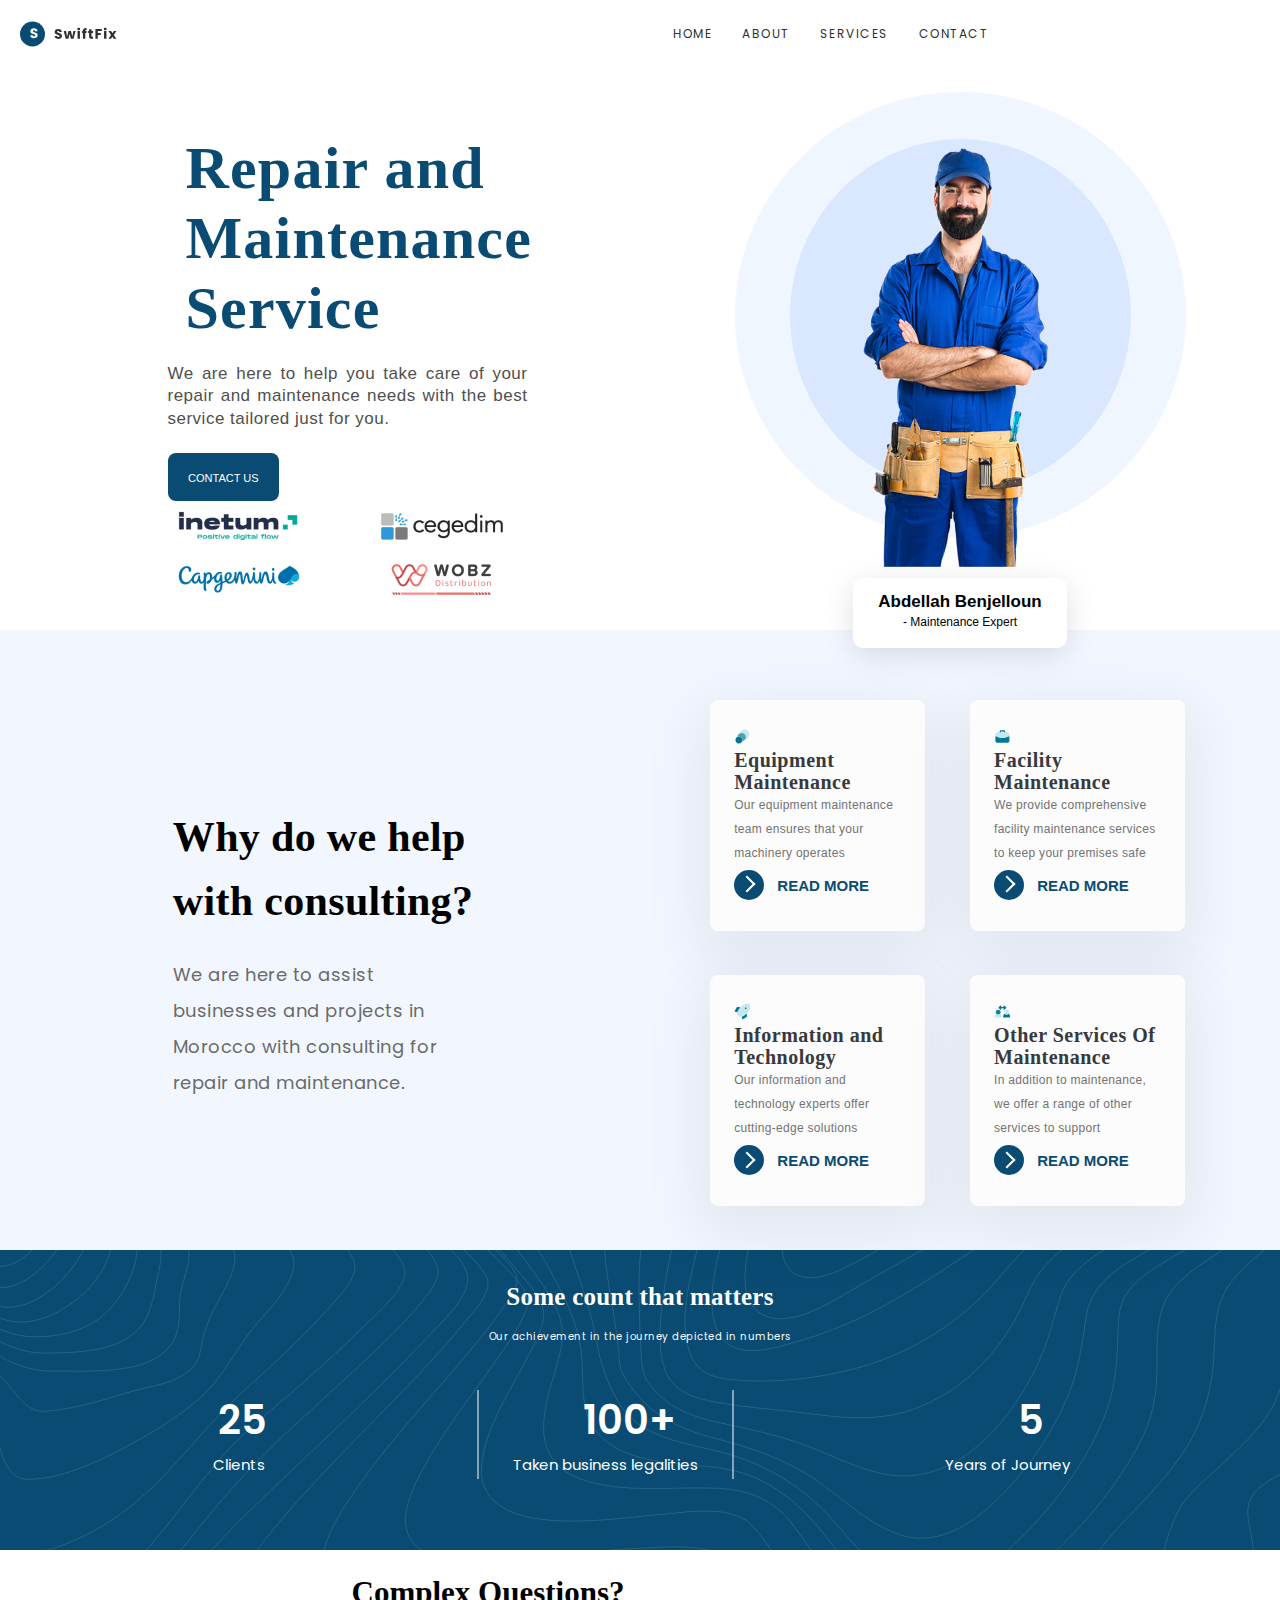
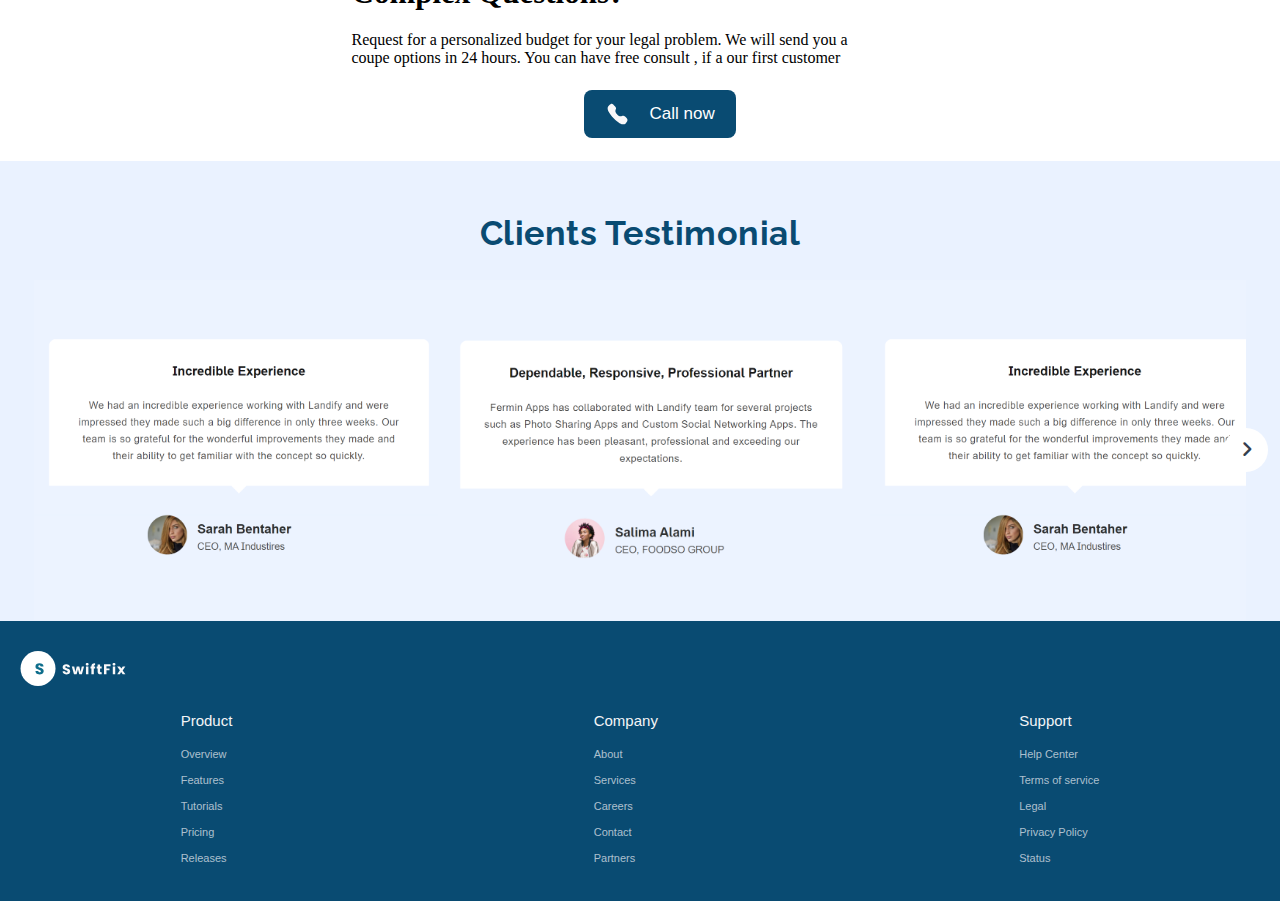
==== commit 80835c30: "Final version" ====
--- a/index.html
+++ b/index.html
@@ -3,14 +3,19 @@
 <html lang="en">
 
 <head>
-    <meta charset="UTF-8" />
-    <meta http-equiv="X-UA-Compatible" content="IE=edge" />
-    <meta name="viewport" content="width=device-width, initial-scale=1.0" />
-    <title>Navigation Bar with Search Box</title>
+    <meta charset="UTF-8">
+    <meta name="viewport" content="width=device-width, initial-scale=1.0">
+    <!-- Site Metas -->
+    <meta name="keywords"
+        content="consultations, conseil, services, expertise, domaine d'expertise, spécialiste, professionnels, solutions">
+    <meta name="description"
+        content="Obtenez des consultations professionnelles de nos experts dans divers domaines. Nous offrons des services de conseil personnalisés pour répondre à vos besoins.">
+    <meta name="author" content="Nom du responsable de l'entreprise">
+    <title>SwiftFix Home page</title>
     <!-- CSS -->
-    <link rel="stylesheet" href="css/style.css" />
+    <link rel="stylesheet" href="css/style.css">
     <!-- Unicons CSS -->
-    <link rel="stylesheet" href="https://unicons.iconscout.com/release/v4.0.0/css/line.css" />
+    <link rel="stylesheet" href="https://unicons.iconscout.com/release/v4.0.0/css/line.css">
     <link rel="stylesheet" href="https://cdnjs.cloudflare.com/ajax/libs/font-awesome/6.2.0/css/all.min.css">
     <script src="js/script.js" defer></script>
     <script src="js/carousel.js" defer></script>
@@ -365,6 +370,7 @@
 
     </section>
     <!-- end Second section -->
+
     <!-- Third section starts -->
     <section class="achievement__section">
         <div class="achievement__title">
@@ -529,20 +535,20 @@
 
     <section class="testimonial_section">
         <h2>Clients Testimonial</h2>
-    <div class="wrapper">
-        <i id="left" class="fa-solid fa-angle-left"></i>
-        <div class="carousel">
-          <img src="images/Capture d’écran 2023-10-16 160858.png" alt="img" draggable="false">
-          <img src="images/Capture d’écran 2023-10-26 222105.png" alt="img" draggable="false">
-          <img src="images/Capture d’écran 2023-10-16 160858.png" alt="img" draggable="false">
-          <img src="images/Capture d’écran 2023-10-26 222105.png" alt="img" draggable="false">
-          <img src="images/Capture d’écran 2023-10-16 160858.png" alt="img" draggable="false">
-          <img src="images/Capture d’écran 2023-10-26 222105.png" alt="img" draggable="false">
-          <img src="images/Capture d’écran 2023-10-16 160858.png" alt="img" draggable="false">
-          <img src="images/Capture d’écran 2023-10-26 222105.png" alt="img" draggable="false">
-        </div>
-        <i id="right" class="fa-solid fa-angle-right"></i>
-      </div>
+        <div class="wrapper">
+            <i id="left" class="fa-solid fa-angle-left"></i>
+            <div class="carousel">
+                <img src="images/Capture d’écran 2023-10-16 160858.png" alt="img" draggable="false">
+                <img src="images/Capture d’écran 2023-10-26 222105.png" alt="img" draggable="false">
+                <img src="images/Capture d’écran 2023-10-16 160858.png" alt="img" draggable="false">
+                <img src="images/Capture d’écran 2023-10-26 222105.png" alt="img" draggable="false">
+                <img src="images/Capture d’écran 2023-10-16 160858.png" alt="img" draggable="false">
+                <img src="images/Capture d’écran 2023-10-26 222105.png" alt="img" draggable="false">
+                <img src="images/Capture d’écran 2023-10-16 160858.png" alt="img" draggable="false">
+                <img src="images/Capture d’écran 2023-10-26 222105.png" alt="img" draggable="false">
+            </div>
+            <i id="right" class="fa-solid fa-angle-right"></i>
+        </div>
     </section>
     <footer>
         <div class="footer__logo">
--- a/css/style.css
+++ b/css/style.css
@@ -1,6 +1,6 @@
 /* ****************************** ****************************** */
 
-                /*  M O B I L E    F I R S T  */
+/*  M O B I L E    F I R S T  */
 
 /* ****************************** ****************************** */
 
@@ -366,10 +366,10 @@
   row-gap: 6px;
 }
 
-.num3,
+/* .num3,
 .num4 {
   row-gap: 11px;
-}
+} */
 
 .feature svg {
   width: 25px;
@@ -654,13 +654,15 @@
   height: 460px;
 }
 
-.wrapper{
+.wrapper {
   display: flex;
   margin: 0 34px;
   position: relative;
-   background-color: rgb(236 243 255);;
-}
-.wrapper i{
+  background-color: rgb(236 243 255);
+  ;
+}
+
+.wrapper i {
   top: 50%;
   height: 44px;
   width: 44px;
@@ -675,52 +677,61 @@
   transform: translateY(-50%);
   transition: transform 0.1s linear;
 }
-.wrapper i:active{
+
+.wrapper i:active {
   transform: translateY(-50%) scale(0.9);
 }
-.wrapper i:hover{
+
+.wrapper i:hover {
   background: #f2f2f2;
 }
-.wrapper i:first-child{
+
+.wrapper i:first-child {
   left: -22px;
   display: none;
 }
-.wrapper i:last-child{
+
+.wrapper i:last-child {
   right: -22px;
 }
-.wrapper .carousel{
+
+.wrapper .carousel {
   font-size: 0px;
   cursor: pointer;
   overflow: hidden;
   white-space: nowrap;
   scroll-behavior: smooth;
 }
-.carousel.dragging{
+
+.carousel.dragging {
   cursor: grab;
   scroll-behavior: auto;
 }
-.carousel.dragging img{
+
+.carousel.dragging img {
   pointer-events: none;
 }
-.carousel img{
+
+.carousel img {
   height: 340px;
   object-fit: contain;
   user-select: none;
   margin-left: 14px;
   width: calc(100% / 3);
 }
-.carousel img:first-child{
+
+.carousel img:first-child {
   margin-left: 0px;
 }
 
 @media screen and (max-width: 900px) {
-  .carousel img{
+  .carousel img {
     width: calc(100% / 2);
   }
 }
 
 @media screen and (max-width: 550px) {
-  .carousel img{
+  .carousel img {
     width: 100%;
   }
 }
@@ -1195,6 +1206,22 @@
   }
 }
 
+@media screen and (min-width : 1000px) {
+  .title2 {
+    width: 100% !important;
+  }
+
+  .side1 h2 {
+    width: 301px;
+    font-size: 42px !important;
+    margin-bottom: 24px;
+  }
+
+  .side1 p {
+    font-size: 18px !important;
+  }
+}
+
 @media screen and (max-width: 950px) {
   .nav {
     padding: 15px 50px;
@@ -1208,6 +1235,14 @@
 }
 
 @media screen and (max-width: 768px) {
+  .testimonial_section {
+    height: 550px;
+  }
+
+  .testimonial_section h2 {
+    font-size: 30px;
+  }
+
   .menu {
     width: 30px;
   }
